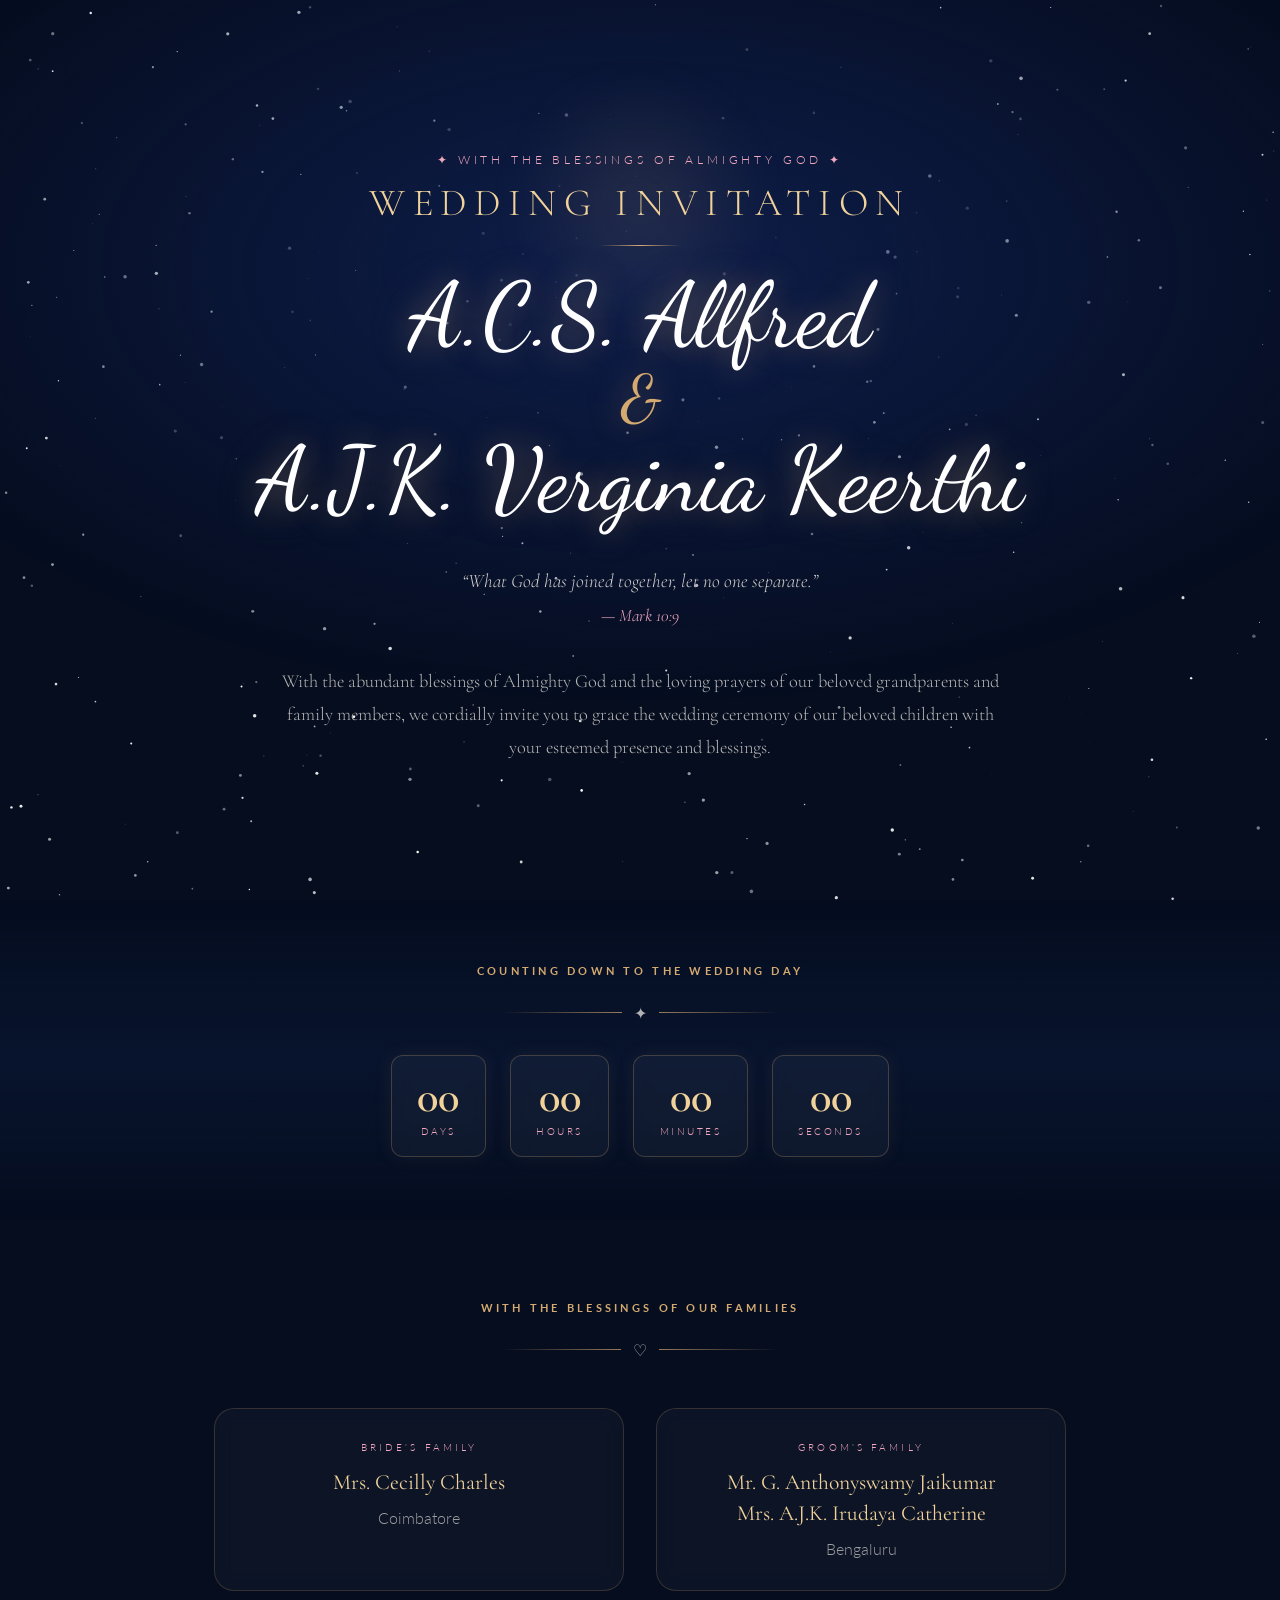
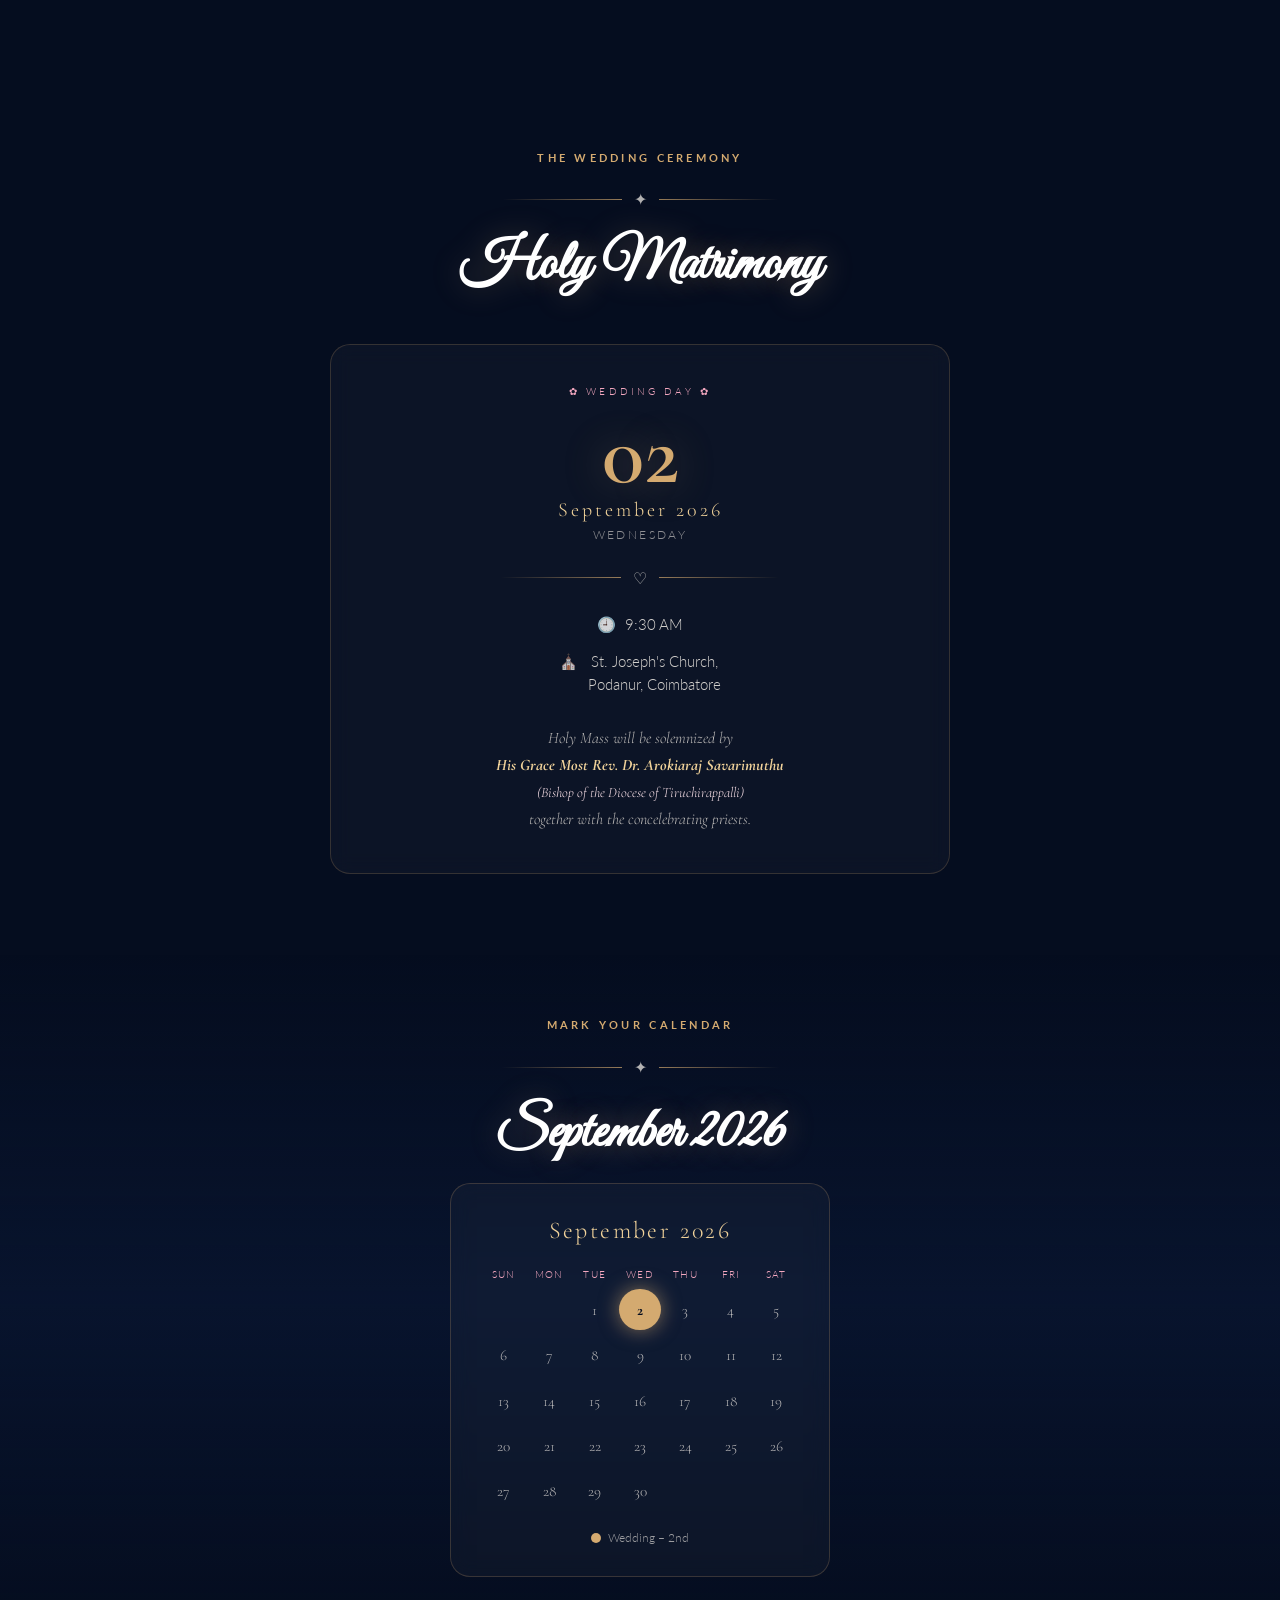
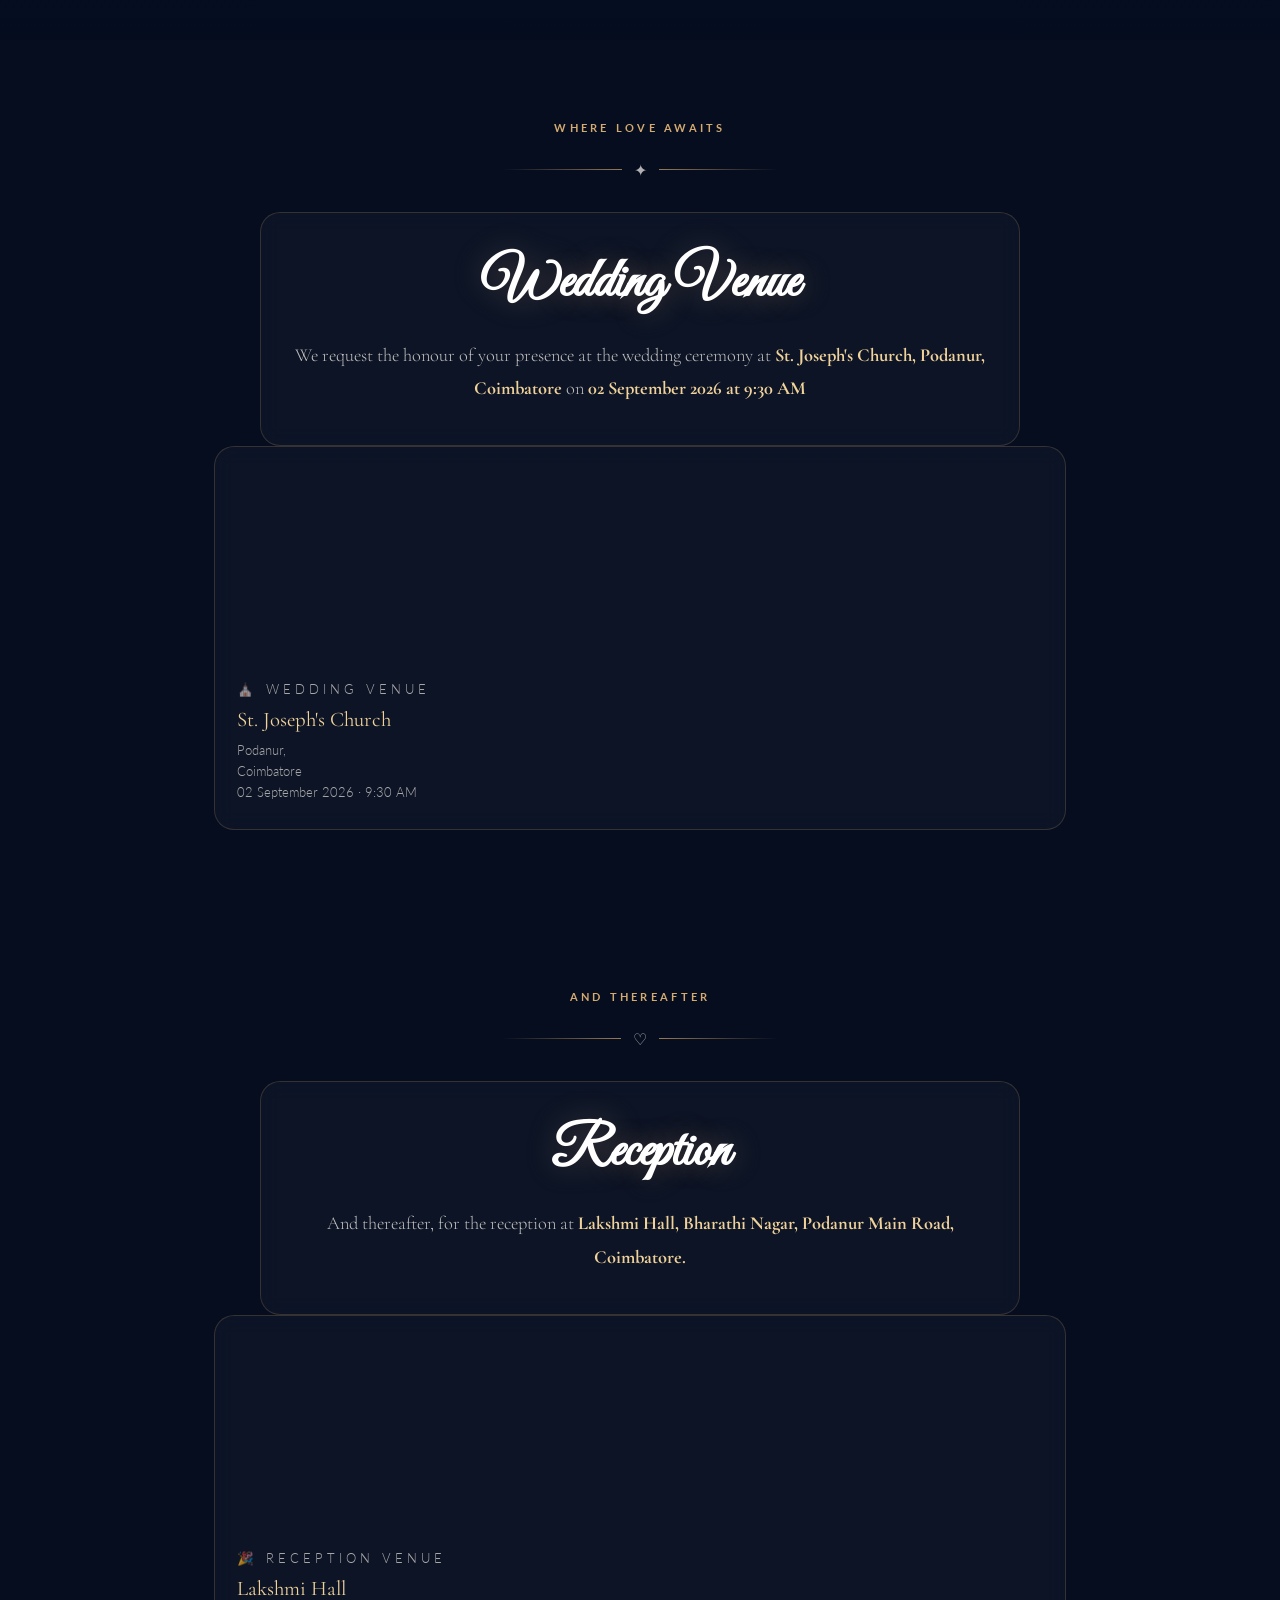
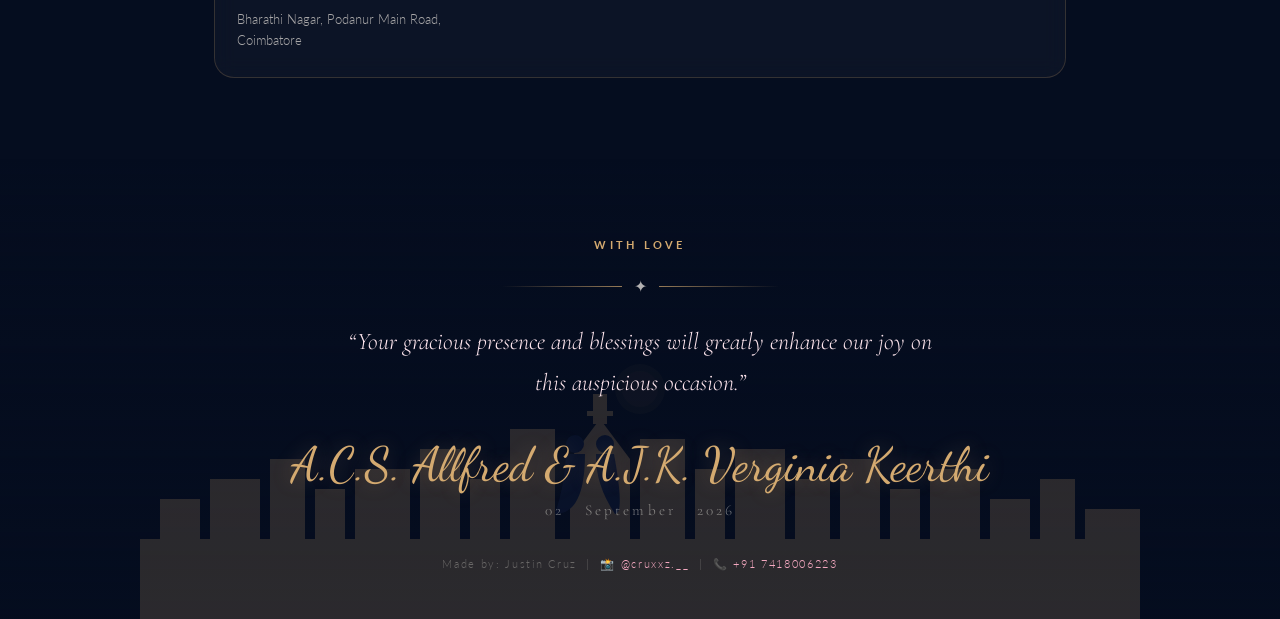
==== index.html @ 7206afde "Update index.html" ====
<!DOCTYPE html>
<html lang="en">

<head>
    <meta charset="UTF-8">

    <meta name="viewport" content="width=device-width, initial-scale=1.0">

    <meta
        name="description"
        content="Wedding Invitation – A.C.S. Allfred & A.J.K. Verginia Keerthi"
    >

    <title>Wedding Invitation – Allfred & Verginia Keerthi</title>

    <!-- Google Fonts -->
    <link rel="preconnect" href="https://fonts.googleapis.com">
    <link rel="preconnect" href="https://fonts.gstatic.com" crossorigin>

    <link
        href="https://fonts.googleapis.com/css2?family=Cormorant+Garamond:ital,wght@0,300;0,400;0,600;1,300;1,400;1,600&family=Dancing+Script:wght@400;500;600;700&family=Great+Vibes&family=Lato:wght@300;400;700&display=swap"
        rel="stylesheet"
    >

    <!-- CSS -->
    <link rel="stylesheet" href="style.css">
</head>

<body>

    <!-- Star background -->
    <canvas id="starfield"></canvas>

    <!-- =====================================================
         BACKGROUND MUSIC
    ====================================================== -->

    <audio
        id="weddingSong"
        autoplay
        loop
        preload="auto"
        playsinline
    >
        <source
            src="Vallavan_bgm.music(256k).mp3.mpeg"
            type="audio/mpeg"
        >

        Your browser does not support the audio element.
    </audio>


    <!-- =====================================================
         HERO
    ====================================================== -->

    <section id="hero">

        <div class="moon-glow"></div>

        <p class="join-label">
            ✦ With the Blessings of Almighty God ✦
        </p>

        <h1 class="invite-title">
            Wedding Invitation
        </h1>

        <div class="gold-line"></div>

        <div class="names">
            A.C.S. Allfred

            <span class="amp">
                &amp;
            </span>

            A.J.K. Verginia Keerthi
        </div>

        <p class="tagline">
            “What God has joined together,
            let no one separate.”

            <br>

            <span>
                — Mark 10:9
            </span>
        </p>

        <p class="invitation-text">
            With the abundant blessings of Almighty God
            and the loving prayers of our beloved
            grandparents and family members,
            we cordially invite you to grace the wedding
            ceremony of our beloved children with your
            esteemed presence and blessings.
        </p>

    </section>


    <!-- =====================================================
         COUNTDOWN
    ====================================================== -->

    <section id="countdown" class="fade-in">

        <div class="container">

            <span class="section-label">
                Counting down to the wedding day
            </span>

            <div class="divider">
                <span>✦</span>
            </div>

            <div class="countdown-grid">

                <div class="countdown-box">
                    <div class="num" id="cdDays">--</div>
                    <div class="lbl">Days</div>
                </div>

                <div class="countdown-box">
                    <div class="num" id="cdHours">--</div>
                    <div class="lbl">Hours</div>
                </div>

                <div class="countdown-box">
                    <div class="num" id="cdMins">--</div>
                    <div class="lbl">Minutes</div>
                </div>

                <div class="countdown-box">
                    <div class="num" id="cdSecs">--</div>
                    <div class="lbl">Seconds</div>
                </div>

            </div>

        </div>

    </section>


    <!-- =====================================================
         FAMILY
    ====================================================== -->

    <section id="family" class="fade-in">

        <div class="container">

            <span class="section-label">
                With the blessings of our families
            </span>

            <div class="divider">
                <span>♡</span>
            </div>

            <div class="family-grid">

                <div class="family-card">

                    <p class="family-label">
                        Bride's Family
                    </p>

                    <h2>
                        Mrs. Cecilly Charles
                    </h2>

                    <p>
                        Coimbatore
                    </p>

                </div>


                <div class="family-card">

                    <p class="family-label">
                        Groom's Family
                    </p>

                    <h2>
                        Mr. G. Anthonyswamy Jaikumar
                    </h2>

                    <h2>
                        Mrs. A.J.K. Irudaya Catherine
                    </h2>

                    <p>
                        Bengaluru
                    </p>

                </div>

            </div>

        </div>

    </section>


    <!-- =====================================================
         WEDDING CEREMONY
    ====================================================== -->

    <section id="events" class="fade-in">

        <div class="container">

            <span class="section-label">
                The Wedding Ceremony
            </span>

            <div class="divider">
                <span>✦</span>
            </div>

            <h2 class="section-title">
                Holy Matrimony
            </h2>

            <div class="event-card single-event">

                <p class="event-type">
                    ✿ Wedding Day ✿
                </p>

                <div class="big-date">
                    02
                </div>

                <div class="month-year">
                    September 2026
                </div>

                <div class="day-name">
                    Wednesday
                </div>

                <div class="divider">
                    <span>♡</span>
                </div>

                <div class="info-row">
                    <span>🕘</span>
                    <span>9:30 AM</span>
                </div>

                <div class="info-row">
                    <span>⛪</span>

                    <span>
                        St. Joseph's Church,
                        <br>
                        Podanur, Coimbatore
                    </span>
                </div>

                <p class="bishop">

                    Holy Mass will be solemnized by

                    <br>

                    <strong>
                        His Grace Most Rev. Dr. Arokiaraj Savarimuthu
                    </strong>

                    <br>

                    <span>
                        (Bishop of the Diocese of Tiruchirappalli)
                    </span>

                    <br>

                    together with the concelebrating priests.

                </p>

            </div>

        </div>

    </section>


    <!-- =====================================================
         CALENDAR
    ====================================================== -->

    <section id="calendar" class="fade-in">

        <div class="container">

            <span class="section-label">
                Mark your calendar
            </span>

            <div class="divider">
                <span>✦</span>
            </div>

            <h2 class="section-title">
                September 2026
            </h2>

            <br>

            <div class="cal-widget">

                <div class="cal-header">
                    September 2026
                </div>

                <div
                    class="cal-grid"
                    id="calGrid"
                ></div>

                <div class="cal-legend">

                    <span>
                        <span class="dot dot-gold"></span>
                        Wedding – 2nd
                    </span>

                </div>

            </div>

        </div>

    </section>


    <!-- =====================================================
         WEDDING VENUE
    ====================================================== -->

    <section id="venue" class="fade-in">

        <div class="container">

            <span class="section-label">
                Where love awaits
            </span>

            <div class="divider">
                <span>✦</span>
            </div>


            <div class="reception-box">

                <h2 class="section-title">
                    Wedding Venue
                </h2>

                <p>
                    We request the honour of your presence at
                    the wedding ceremony at

                    <strong>
                        St. Joseph's Church,
                        Podanur,
                        Coimbatore
                    </strong>

                    on

                    <strong>
                        02 September 2026 at 9:30 AM
                    </strong>
                </p>

            </div>


            <div class="venue-card fade-in">

                <div class="map-wrapper">

                    <iframe
                        src="https://maps.google.com/maps?q=St+Joseph%27s+Church+Podanur+Coimbatore&output=embed&z=15"
                        allowfullscreen
                        loading="lazy"
                        referrerpolicy="no-referrer-when-downgrade"
                        title="St. Joseph's Church, Podanur, Coimbatore">
                    </iframe>

                </div>

                <div class="venue-info">

                    <p class="venue-type">
                        ⛪ Wedding Venue
                    </p>

                    <h3>
                        St. Joseph's Church
                    </h3>

                    <p>
                        Podanur,
                        <br>
                        Coimbatore
                    </p>

                    <p>
                        02 September 2026 · 9:30 AM
                    </p>

                </div>

            </div>

        </div>

    </section>


    <!-- =====================================================
         RECEPTION
    ====================================================== -->

    <section id="reception" class="fade-in">

        <div class="container">

            <span class="section-label">
                And thereafter
            </span>

            <div class="divider">
                <span>♡</span>
            </div>


            <div class="reception-box">

                <h2 class="section-title">
                    Reception
                </h2>

                <p>
                    And thereafter, for the reception at

                    <strong>
                        Lakshmi Hall,
                        Bharathi Nagar,
                        Podanur Main Road,
                        Coimbatore.
                    </strong>
                </p>

            </div>


            <div class="venue-card fade-in">

                <div class="map-wrapper">

                    <iframe
                        src="https://maps.google.com/maps?q=Lakshmi+Hall+Podanur+Main+Road+Coimbatore&output=embed&z=15"
                        allowfullscreen
                        loading="lazy"
                        referrerpolicy="no-referrer-when-downgrade"
                        title="Lakshmi Hall, Podanur, Coimbatore">
                    </iframe>

                </div>

                <div class="venue-info">

                    <p class="venue-type">
                        🎉 Reception Venue
                    </p>

                    <h3>
                        Lakshmi Hall
                    </h3>

                    <p>
                        Bharathi Nagar,
                        Podanur Main Road,
                        <br>
                        Coimbatore
                    </p>

                </div>

            </div>

        </div>

    </section>


    <!-- =====================================================
         FOOTER
    ====================================================== -->

    <section id="footer">

        <svg
            class="cityscape"
            viewBox="0 0 1000 260"
            xmlns="http://www.w3.org/2000/svg"
            preserveAspectRatio="xMidYMax meet"
        >

            <g fill="#d4aa70">

                <rect x="0" y="180" width="1000" height="80"/>

                <rect x="20" y="140" width="40" height="40"/>
                <rect x="70" y="120" width="50" height="60"/>
                <rect x="130" y="100" width="35" height="80"/>
                <rect x="175" y="130" width="30" height="50"/>
                <rect x="215" y="110" width="55" height="70"/>
                <rect x="280" y="90" width="40" height="90"/>
                <rect x="330" y="120" width="30" height="60"/>
                <rect x="370" y="70" width="45" height="110"/>
                <rect x="430" y="100" width="60" height="80"/>

                <polygon points="460,60 430,100 490,100"/>

                <rect x="453" y="35" width="14" height="30"/>
                <rect x="447" y="52" width="26" height="5"/>

                <rect x="500" y="80" width="45" height="100"/>
                <rect x="555" y="110" width="30" height="70"/>
                <rect x="595" y="90" width="50" height="90"/>
                <rect x="655" y="120" width="35" height="60"/>
                <rect x="700" y="100" width="40" height="80"/>
                <rect x="750" y="130" width="30" height="50"/>
                <rect x="790" y="110" width="50" height="70"/>
                <rect x="850" y="140" width="40" height="40"/>
                <rect x="900" y="120" width="35" height="60"/>
                <rect x="945" y="150" width="55" height="30"/>

            </g>


            <g
                transform="translate(450,115)"
                fill="#1a2a5a"
            >

                <ellipse
                    cx="-15"
                    cy="-30"
                    rx="9"
                    ry="9"
                />

                <path
                    d="M-24 -20 Q-25 10 -35 40 Q-5 40 -5 -20Z"
                />

                <ellipse
                    cx="15"
                    cy="-30"
                    rx="9"
                    ry="9"
                />

                <path
                    d="M6 -20 Q5 10 25 40 Q35 40 24 -20Z"
                />

                <path
                    d="M-5 0 Q0 5 5 0"
                    stroke="#d4aa70"
                    stroke-width="2"
                    fill="none"
                />

            </g>


            <circle
                cx="500"
                cy="30"
                r="25"
                fill="rgba(212,170,112,0.15)"
            />

            <circle
                cx="500"
                cy="30"
                r="18"
                fill="rgba(212,170,112,0.1)"
            />

        </svg>


        <div class="container footer-content">

            <span class="section-label">
                With Love
            </span>

            <div class="divider">
                <span>✦</span>
            </div>

            <p class="footer-msg">

                “Your gracious presence and blessings
                will greatly enhance our joy on this
                auspicious occasion.”

            </p>

            <div class="footer-names">

                A.C.S. Allfred
                &amp;
                A.J.K. Verginia Keerthi

            </div>

            <div class="footer-date">

                02
                &nbsp;
                September
                &nbsp;
                2026

            </div>

            <br>
            <br>

            <p class="creator">

                Made by: Justin Cruz

                &nbsp;|&nbsp;

                <a
                    href="https://www.instagram.com/cruxxz.__"
                    target="_blank"
                    rel="noopener"
                >
                    📸 @cruxxz.__
                </a>

                &nbsp;|&nbsp;

                <a href="tel:+917418006223">
                    📞 +91 7418006223
                </a>

            </p>

        </div>

    </section>


    <!-- JavaScript -->
    <script src="script.js"></script>

</body>

</html>
---- style.css ----
/* =========================================================
   RESET & GLOBAL SETTINGS
   ========================================================= */

* {
    box-sizing: border-box;
    margin: 0;
    padding: 0;
}

html {
    scroll-behavior: smooth;
}

body {
    background: #050d1f;
    color: #fdf8f0;
    font-family: "Lato", sans-serif;
    font-weight: 300;
    overflow-x: hidden;
}


/* =========================================================
   STARFIELD BACKGROUND
   ========================================================= */

#starfield {
    position: fixed;
    inset: 0;
    z-index: 0;
    pointer-events: none;
}


/* =========================================================
   COMMON SECTION SETTINGS
   ========================================================= */

section {
    position: relative;
    z-index: 1;
}

.container {
    max-width: 900px;
    margin: auto;
    padding: 0 1.5rem;
}


/* =========================================================
   DIVIDER
   ========================================================= */

.divider {
    display: flex;
    align-items: center;
    justify-content: center;

    gap: 0.75rem;
    margin: 1.6rem 0;

    opacity: 0.7;
}

.divider::before,
.divider::after {
    content: "";

    flex: 1;
    max-width: 120px;
    height: 1px;

    background: linear-gradient(
        to right,
        transparent,
        #d4aa70
    );
}

.divider::after {
    background: linear-gradient(
        to left,
        transparent,
        #d4aa70
    );
}


/* =========================================================
   SECTION LABEL
   ========================================================= */

.section-label {
    display: block;

    text-align: center;

    font-size: 0.68rem;
    font-weight: 700;

    letter-spacing: 0.3em;
    text-transform: uppercase;

    color: #d4aa70;
}


/* =========================================================
   FADE-IN ANIMATION
   ========================================================= */

.fade-in {
    opacity: 0;

    transform: translateY(28px);

    transition:
        opacity 0.9s ease,
        transform 0.9s ease;
}

.fade-in.visible {
    opacity: 1;
    transform: translateY(0);
}


/* =========================================================
   HERO SECTION
   ========================================================= */

#hero {
    min-height: 100vh;

    display: flex;
    flex-direction: column;
    align-items: center;
    justify-content: center;

    text-align: center;

    padding: 5rem 1.5rem 4rem;

    background:
        radial-gradient(
            ellipse 80% 60% at 50% 30%,
            rgba(16, 32, 80, 0.9),
            transparent 80%
        );

    overflow: hidden;
}


/* Moon glow */

.moon-glow {
    position: absolute;

    top: 8%;
    left: 50%;

    transform: translateX(-50%);

    width: 260px;
    height: 260px;

    border-radius: 50%;

    background:
        radial-gradient(
            circle,
            rgba(212, 170, 112, 0.12),
            transparent 70%
        );

    filter: blur(20px);

    animation: pulse 4s ease-in-out infinite;
}


/* Join Us text */

.join-label {
    margin-bottom: 0.8rem;

    font-size: 0.75rem;

    letter-spacing: 0.32em;
    text-transform: uppercase;

    color: #f4a8c0;

    animation: fadeDown 1.2s ease both;
}


/* Wedding Invitation heading */

.invite-title {
    font-family: "Cormorant Garamond", serif;

    font-weight: 300;

    font-size: clamp(
        1.6rem,
        4vw,
        2.4rem
    );

    letter-spacing: 0.2em;

    text-transform: uppercase;

    color: #f0d29a;

    animation: fadeDown 1.2s 0.15s ease both;
}


/* Gold line */

.gold-line {
    width: 80px;
    height: 1px;

    margin: 1.2rem auto;

    background:
        linear-gradient(
            to right,
            transparent,
            #d4aa70,
            transparent
        );

    animation: widen 1.5s 0.3s ease both;
}


/* =========================================================
   COUPLE NAMES
   ========================================================= */

.names,
.footer-names {
    font-family: "Dancing Script", cursive !important;
    font-weight: 400;
}

.names {
    font-size: clamp(
        3rem,
        9vw,
        5.7rem
    );

    line-height: 1.12;

    color: #ffffff;

    text-shadow:
        0 0 30px rgba(212, 170, 112, 0.4),
        0 0 60px rgba(212, 170, 112, 0.2);

    animation: fadeUp 1.4s 0.4s ease both;
}


/* Ampersand */

.amp {
    display: block;

    margin: -0.3rem 0;

    font-size: clamp(
        2rem,
        6vw,
        4rem
    );

    color: #d4aa70;
}


/* =========================================================
   HERO TEXT
   ========================================================= */

.tagline,
.invitation-text {
    font-family: "Cormorant Garamond", serif;
    line-height: 1.8;
}


/* Romantic tagline */

.tagline {
    max-width: 650px;

    margin: 2rem auto 0;

    font-style: italic;

    font-size: clamp(
        1rem,
        2.2vw,
        1.2rem
    );

    color: rgba(253, 248, 240, 0.82);

    animation: fadeUp 1.4s 0.6s ease both;
}

.tagline span {
    color: #f4a8c0;
    font-size: 0.9em;
}


/* Invitation paragraph */

.invitation-text {
    max-width: 720px;

    margin: 2rem auto 0;

    font-size: clamp(
        1rem,
        2.1vw,
        1.15rem
    );

    color: rgba(253, 248, 240, 0.72);

    animation: fadeUp 1.4s 0.8s ease both;
}


/* =========================================================
   COUNTDOWN & CALENDAR SECTIONS
   ========================================================= */

#countdown,
#calendar {
    padding: 4rem 1.5rem;

    text-align: center;

    background:
        linear-gradient(
            to bottom,
            transparent,
            rgba(11, 26, 58, 0.55),
            transparent
        );
}


/* Countdown container */

.countdown-grid {
    display: flex;

    justify-content: center;

    gap: 1.5rem;

    flex-wrap: wrap;

    margin-top: 2rem;
}


/* Countdown box */

.countdown-box {
    min-width: 90px;

    padding: 1.2rem 1.6rem;

    background: rgba(255, 255, 255, 0.04);

    border: 1px solid rgba(212, 170, 112, 0.25);

    border-radius: 12px;

    backdrop-filter: blur(8px);

    box-shadow:
        0 0 20px rgba(212, 170, 112, 0.08);

    transition: 0.3s;
}

.countdown-box:hover {
    transform: translateY(-4px);

    box-shadow:
        0 0 30px rgba(212, 170, 112, 0.18);
}


/* Countdown number */

.num {
    font-family: "Cormorant Garamond", serif;

    font-size: 2.8rem;

    font-weight: 600;

    line-height: 1;

    color: #f0d29a;
}


/* Countdown label */

.lbl {
    margin-top: 0.35rem;

    font-size: 0.62rem;

    letter-spacing: 0.25em;

    text-transform: uppercase;

    color: #f4a8c0;
}


/* =========================================================
   FAMILY / EVENTS / VENUE / RECEPTION SECTIONS
   ========================================================= */

#family,
#events,
#venue,
#reception {
    padding: 5rem 1.5rem;
}


/* Two-column layouts */

.family-grid,
.venue-grid {
    display: grid;

    grid-template-columns: 1fr 1fr;

    gap: 2rem;

    margin-top: 3rem;
}


/* Common cards */

.family-card,
.event-card,
.venue-card,
.reception-box {
    background: rgba(255, 255, 255, 0.03);

    border: 1px solid rgba(212, 170, 112, 0.2);

    border-radius: 20px;

    backdrop-filter: blur(10px);
}


/* =========================================================
   FAMILY CARDS
   ========================================================= */

.family-card {
    padding: 2rem;

    text-align: center;
}

.family-label,
.event-type,
.venue-type {
    font-size: 0.65rem;

    letter-spacing: 0.3em;

    text-transform: uppercase;

    color: #f4a8c0;
}

.family-label {
    margin-bottom: 1rem;
}

.family-card h2 {
    margin: 0.3rem 0;

    font-family: "Cormorant Garamond", serif;

    font-size: 1.35rem;

    font-weight: 400;

    color: #f0d29a;
}

.family-card > p:last-child {
    margin-top: 0.8rem;

    color: rgba(253, 248, 240, 0.6);
}


/* =========================================================
   SECTION TITLES
   ========================================================= */

.section-title {
    font-family: "Great Vibes", cursive;

    font-size: clamp(
        2.4rem,
        6vw,
        3.5rem
    );

    line-height: 1.1;

    text-align: center;

    color: #ffffff;

    text-shadow:
        0 0 30px rgba(212, 170, 112, 0.3);
}


/* =========================================================
   WEDDING EVENT CARD
   ========================================================= */

.single-event {
    max-width: 620px;

    margin: 3rem auto 0;

    padding: 2.5rem 2rem;

    text-align: center;

    position: relative;

    overflow: hidden;
}


/* Event type */

.event-type {
    margin-bottom: 0.8rem;
}


/* Large date */

.big-date {
    font-family: "Cormorant Garamond", serif;

    font-size: 5.5rem;

    font-weight: 600;

    line-height: 1;

    color: #d4aa70;

    text-shadow:
        0 0 40px rgba(212, 170, 112, 0.35);
}


/* Month and year */

.month-year {
    font-family: "Cormorant Garamond", serif;

    font-size: 1.25rem;

    letter-spacing: 0.15em;

    color: #f0d29a;
}


/* Day */

.day-name {
    margin:
        0.3rem 0
        1.4rem;

    font-size: 0.75rem;

    letter-spacing: 0.2em;

    text-transform: uppercase;

    color: rgba(253, 248, 240, 0.55);
}


/* Event information */

.info-row {
    display: flex;

    align-items: flex-start;

    justify-content: center;

    gap: 0.6rem;

    margin-bottom: 0.9rem;

    font-size: 0.95rem;

    line-height: 1.5;

    color: rgba(253, 248, 240, 0.82);
}


/* Bishop information */

.bishop {
    margin-top: 1.8rem;

    font-family: "Cormorant Garamond", serif;

    font-size: 1rem;

    font-style: italic;

    line-height: 1.7;

    color: rgba(253, 248, 240, 0.72);
}

.bishop strong {
    color: #f0d29a;
}

.bishop span {
    font-size: 0.9em;

    color: #fce4ec;
}


/* =========================================================
   CALENDAR
   ========================================================= */

.cal-widget {
    display: inline-block;

    width: 100%;
    max-width: 380px;

    padding: 2rem;

    background: rgba(255, 255, 255, 0.03);

    border: 1px solid rgba(212, 170, 112, 0.22);

    border-radius: 20px;

    backdrop-filter: blur(10px);
}


/* Calendar heading */

.cal-header {
    margin-bottom: 1.2rem;

    font-family: "Cormorant Garamond", serif;

    font-size: 1.5rem;

    letter-spacing: 0.1em;

    color: #f0d29a;
}


/* Calendar grid */

.cal-grid {
    display: grid;

    grid-template-columns: repeat(7, 1fr);

    gap: 4px;
}


/* Weekday names */

.cal-day-name {
    padding: 0.3rem 0;

    font-size: 0.6rem;

    letter-spacing: 0.12em;

    text-align: center;

    text-transform: uppercase;

    color: #f4a8c0;
}


/* Calendar date */

.cal-day {
    aspect-ratio: 1;

    display: flex;

    align-items: center;
    justify-content: center;

    font-family: "Cormorant Garamond", serif;

    font-size: 0.95rem;

    color: rgba(253, 248, 240, 0.7);

    border-radius: 50%;
}

.cal-day.empty {
    opacity: 0;
}


/* Wedding date highlight */

.cal-day.highlighted {
    background: #d4aa70;

    color: #050d1f;

    font-weight: 700;

    box-shadow:
        0 0 20px rgba(212, 170, 112, 0.6);

    animation:
        pulse 2s ease-in-out infinite;
}


/* Calendar legend */

.cal-legend {
    display: flex;

    justify-content: center;

    margin-top: 1.2rem;

    font-size: 0.72rem;

    color: rgba(253, 248, 240, 0.6);
}

.cal-legend span {
    display: flex;

    align-items: center;

    gap: 0.4rem;
}


/* Legend dot */

.dot {
    display: inline-block;

    width: 10px;
    height: 10px;

    border-radius: 50%;
}

.dot-gold {
    background: #d4aa70;
}


/* =========================================================
   VENUE SECTION
   ========================================================= */

.venue-card {
    overflow: hidden;

    transition: 0.35s;
}

.venue-card:hover {
    transform: translateY(-5px);
}


/* Map */

.map-wrapper {
    width: 100%;
    height: 210px;
}

.map-wrapper iframe {
    width: 100%;
    height: 100%;

    border: 0;

    filter:
        grayscale(40%)
        contrast(1.1)
        brightness(0.85);
}


/* Venue information */

.venue-info {
    padding: 1.4rem 1.4rem 1.6rem;
}

.venue-type {
    margin-bottom: 0.4rem;
}

.venue-info h3 {
    margin-bottom: 0.5rem;

    font-family: "Cormorant Garamond", serif;

    font-size: 1.3rem;

    font-weight: 400;

    color: #f0d29a;
}

.venue-info p {
    font-size: 0.83rem;

    line-height: 1.6;

    color: rgba(253, 248, 240, 0.65);
}


/* =========================================================
   RECEPTION SECTION
   ========================================================= */

.reception-box {
    max-width: 760px;

    margin: 2rem auto 0;

    padding: 2.5rem 2rem;

    text-align: center;
}

.reception-box p {
    margin-top: 1.5rem;

    font-family: "Cormorant Garamond", serif;

    font-size: 1.15rem;

    line-height: 1.8;

    color: rgba(253, 248, 240, 0.75);
}

.reception-box strong {
    color: #f0d29a;
}


/* =========================================================
   FOOTER
   ========================================================= */

#footer {
    position: relative;

    padding: 5rem 1.5rem 3rem;

    text-align: center;

    overflow: hidden;

    background:
        linear-gradient(
            to bottom,
            transparent,
            rgba(5, 13, 31, 0.95)
        );
}


/* Cityscape */

.cityscape {
    position: absolute;

    bottom: 0;
    left: 50%;

    transform: translateX(-50%);

    width: 100%;
    max-width: 1000px;

    opacity: 0.18;

    pointer-events: none;
}


/* Footer content */

.footer-content {
    position: relative;

    z-index: 2;
}


/* Footer message */

.footer-msg {
    max-width: 600px;

    margin: 0 auto 2rem;

    font-family: "Cormorant Garamond", serif;

    font-size: clamp(
        1.1rem,
        3vw,
        1.5rem
    );

    font-style: italic;

    line-height: 1.7;

    color: #fce4ec;
}


/* Footer couple names */

.footer-names {
    font-size: clamp(
        2rem,
        5vw,
        3rem
    );

    color: #d4aa70;

    text-shadow:
        0 0 20px rgba(212, 170, 112, 0.3);
}


/* Footer date */

.footer-date {
    margin-top: 0.5rem;

    font-family: "Cormorant Garamond", serif;

    font-size: 0.95rem;

    letter-spacing: 0.2em;

    color: rgba(253, 248, 240, 0.45);
}


/* =========================================================
   CREATOR / CONTACT
   ========================================================= */

.creator {
    font-size: 0.7rem;

    letter-spacing: 0.15em;

    color: rgba(253, 248, 240, 0.3);
}

.creator a {
    color: #f4a8c0;

    text-decoration: none;
}

.creator a:hover {
    color: #f0d29a;
}


/* =========================================================
   ANIMATIONS
   ========================================================= */

@keyframes fadeDown {

    from {
        opacity: 0;
        transform: translateY(-20px);
    }

    to {
        opacity: 1;
        transform: translateY(0);
    }
}


@keyframes fadeUp {

    from {
        opacity: 0;
        transform: translateY(20px);
    }

    to {
        opacity: 1;
        transform: translateY(0);
    }
}


@keyframes widen {

    from {
        opacity: 0;
        width: 0;
    }

    to {
        opacity: 1;
        width: 80px;
    }
}


@keyframes pulse {

    0%,
    100% {
        opacity: 1;
    }

    50% {
        opacity: 0.7;
    }
}


/* =========================================================
   MOBILE RESPONSIVE DESIGN
   ========================================================= */

@media (max-width: 650px) {

    /* Family and venue become one column */

    .family-grid,
    .venue-grid {
        grid-template-columns: 1fr;
    }


    /* Couple names */

    .names {
        font-size: clamp(
            2.8rem,
            13vw,
            4.3rem
        );
    }


    /* Countdown */

    .countdown-grid {
        gap: 0.7rem;
    }

    .countdown-box {
        min-width: 72px;

        padding: 1rem 0.8rem;
    }

    .num {
        font-size: 2.2rem;
    }


    /* Calendar */

    .cal-widget {
        padding: 1.2rem;
    }


    /* Event card */

    .single-event {
        padding: 2rem 1.2rem;
    }


    /* Footer */

    .footer-names {
        font-size: 2rem;
    }
}
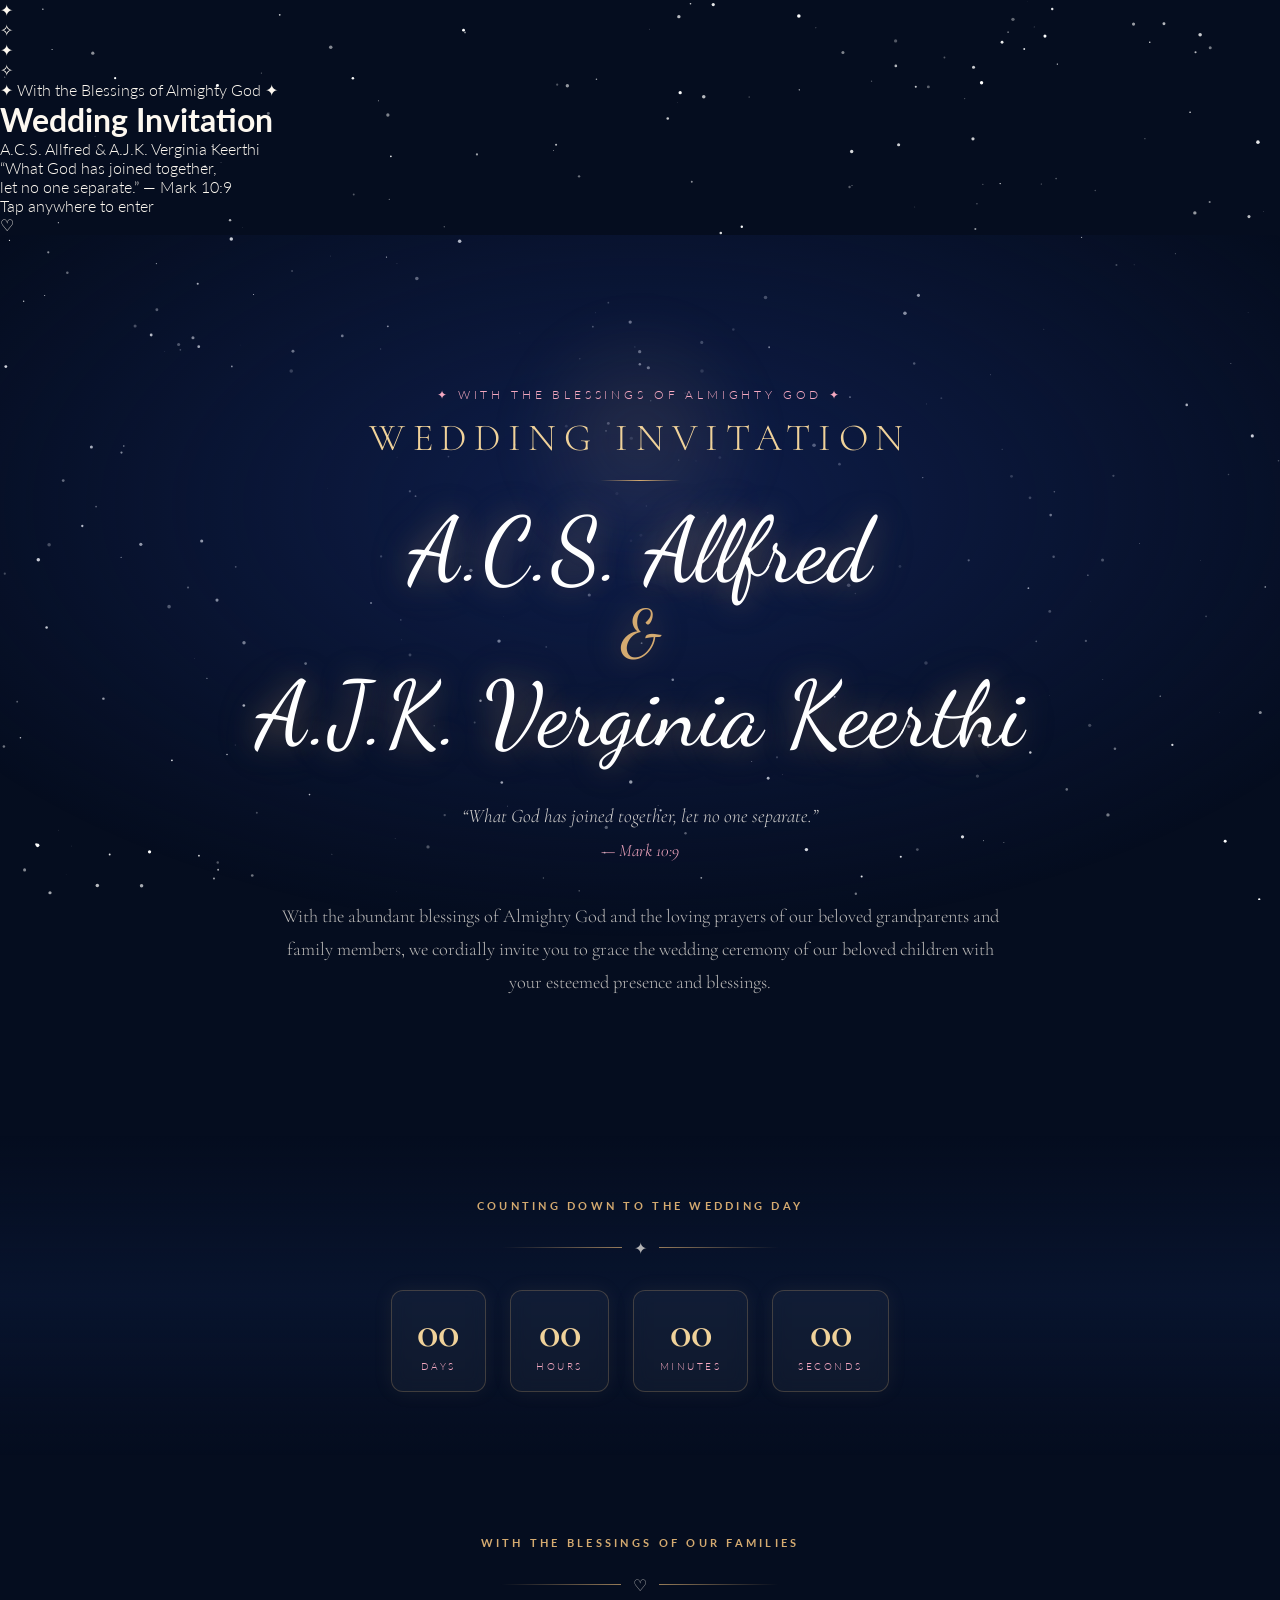
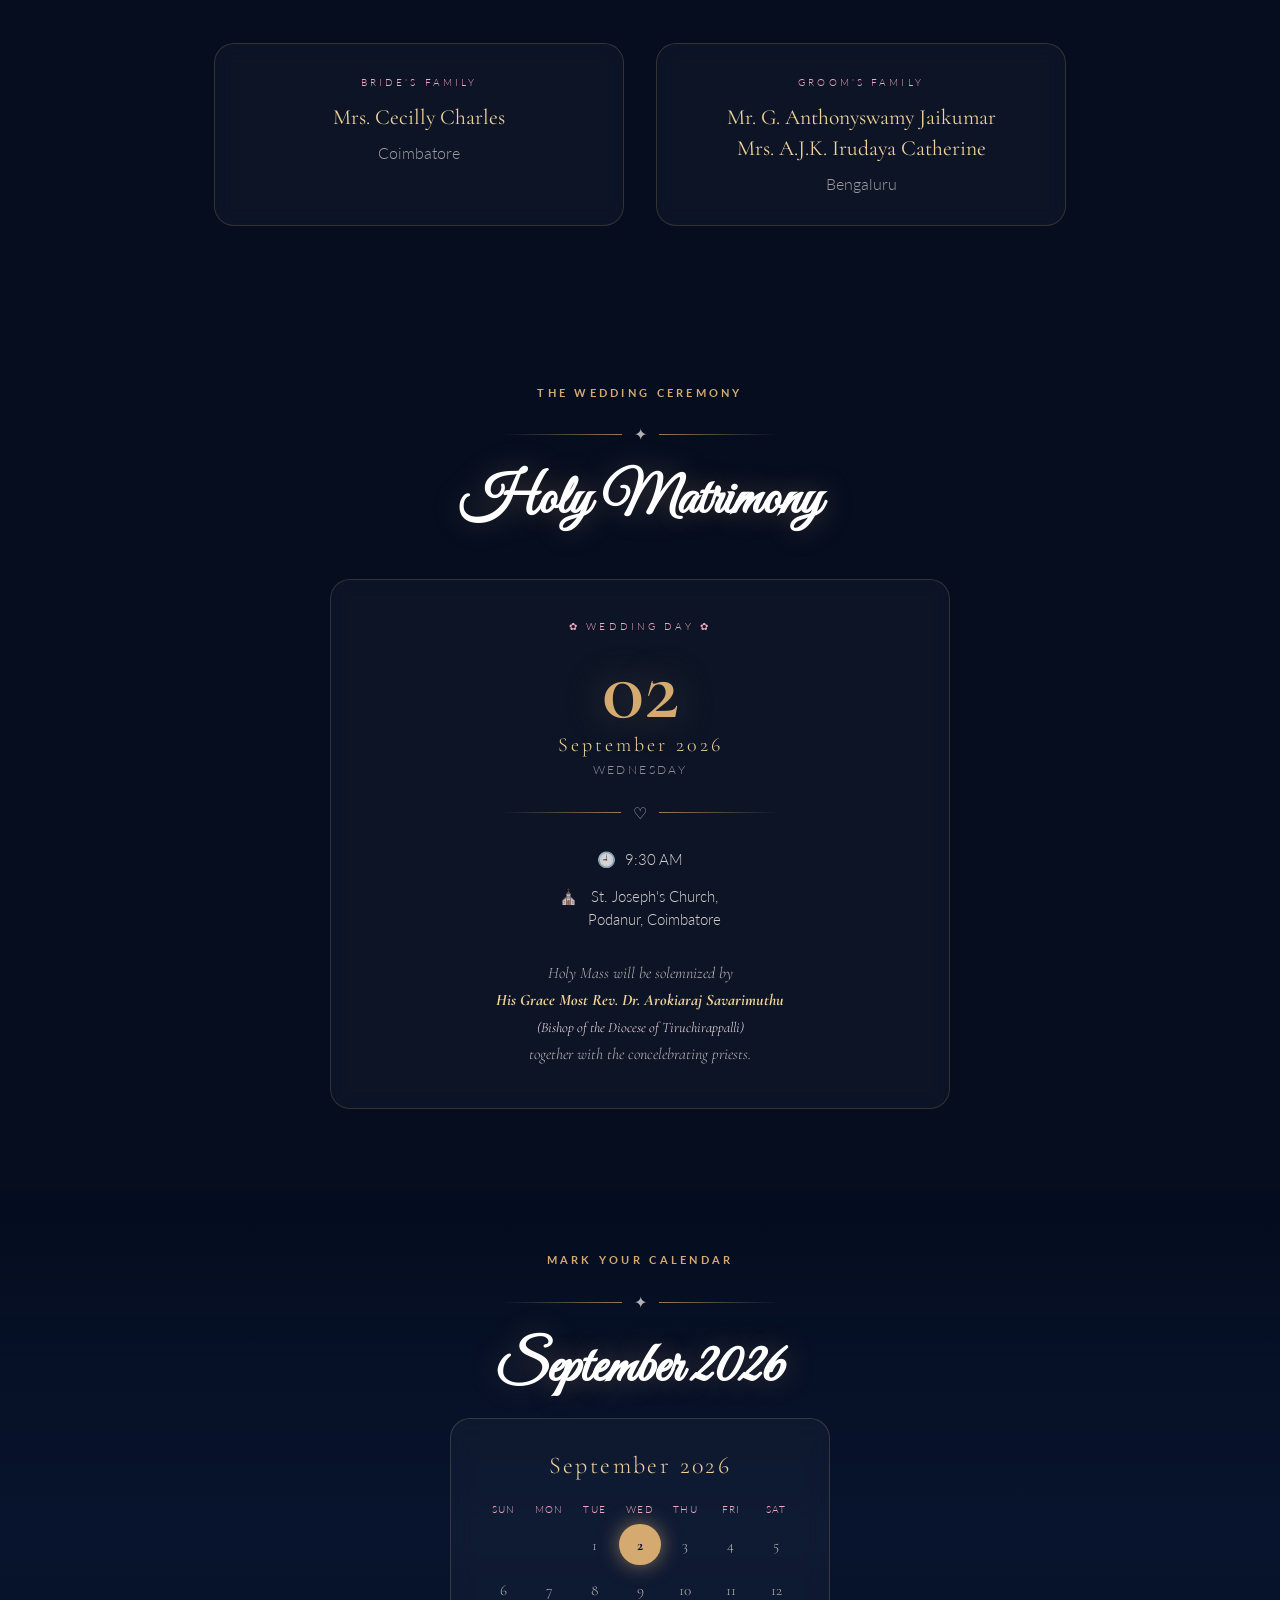
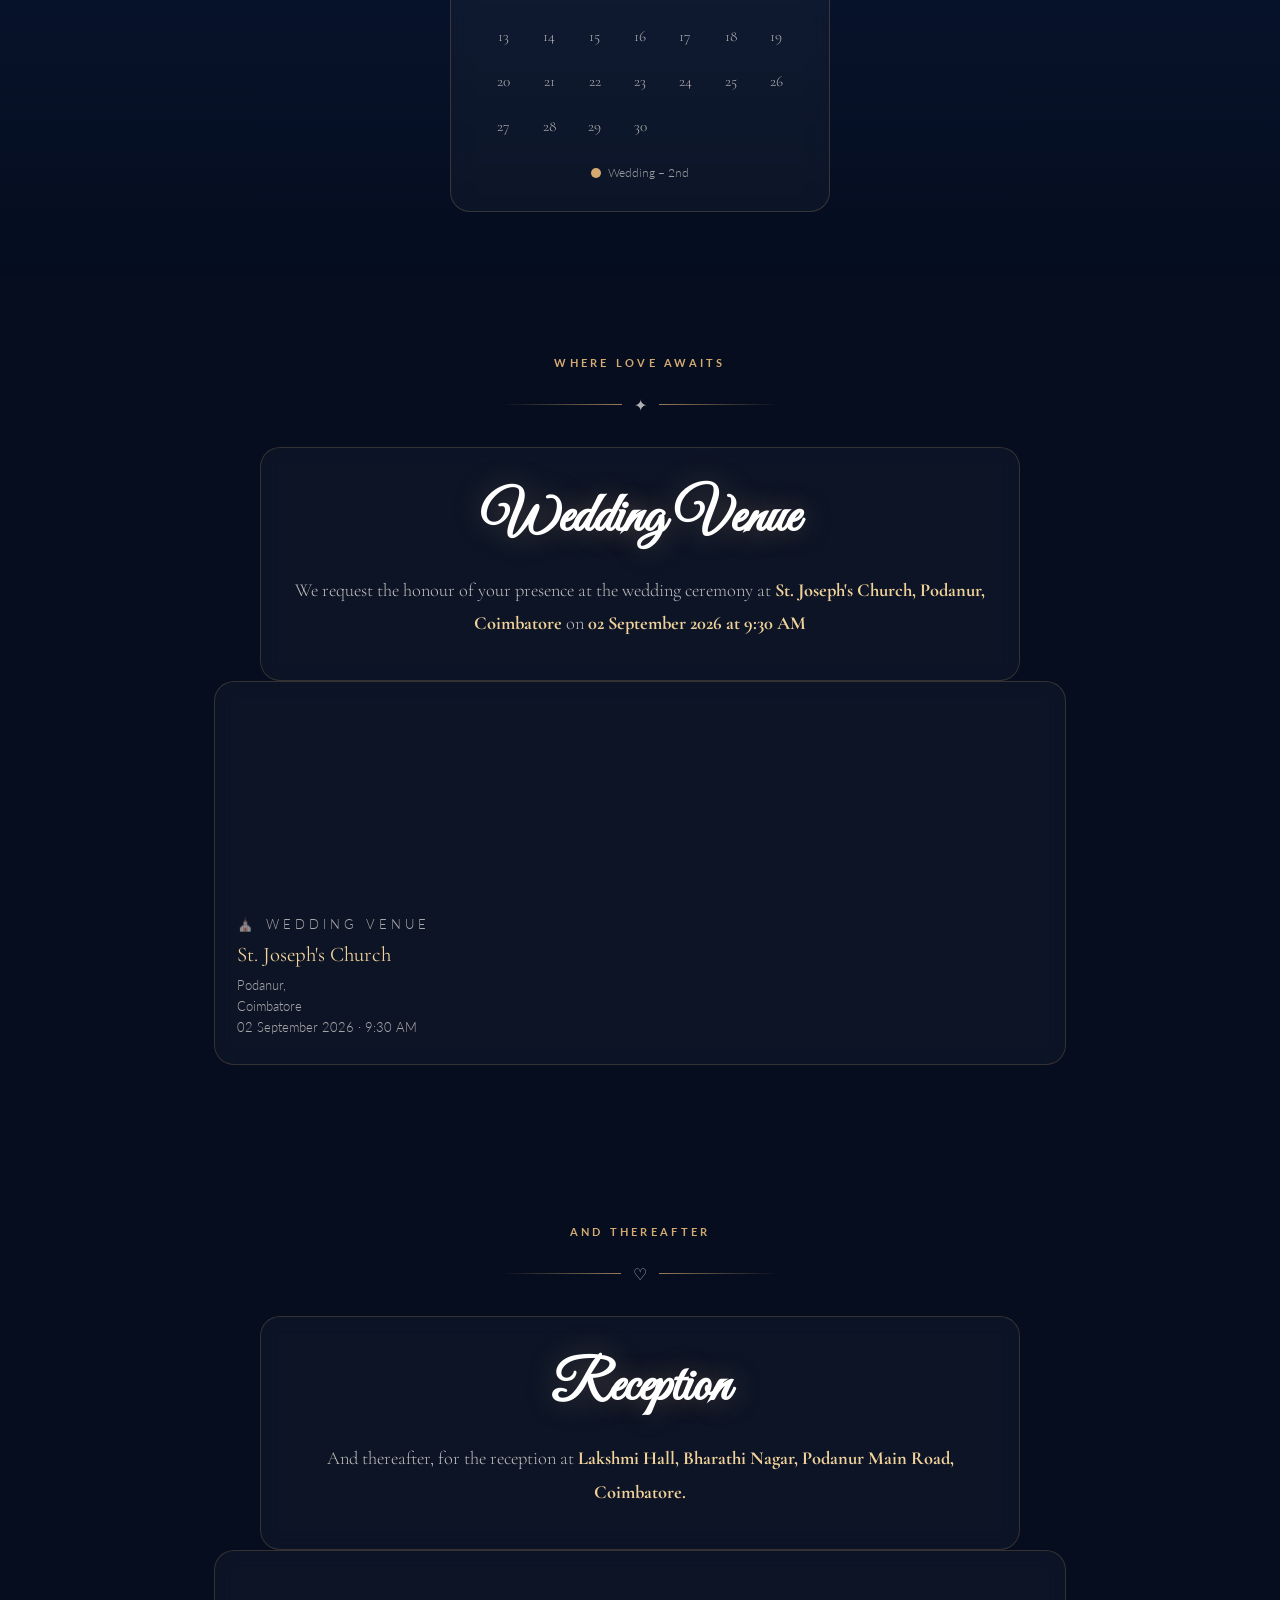
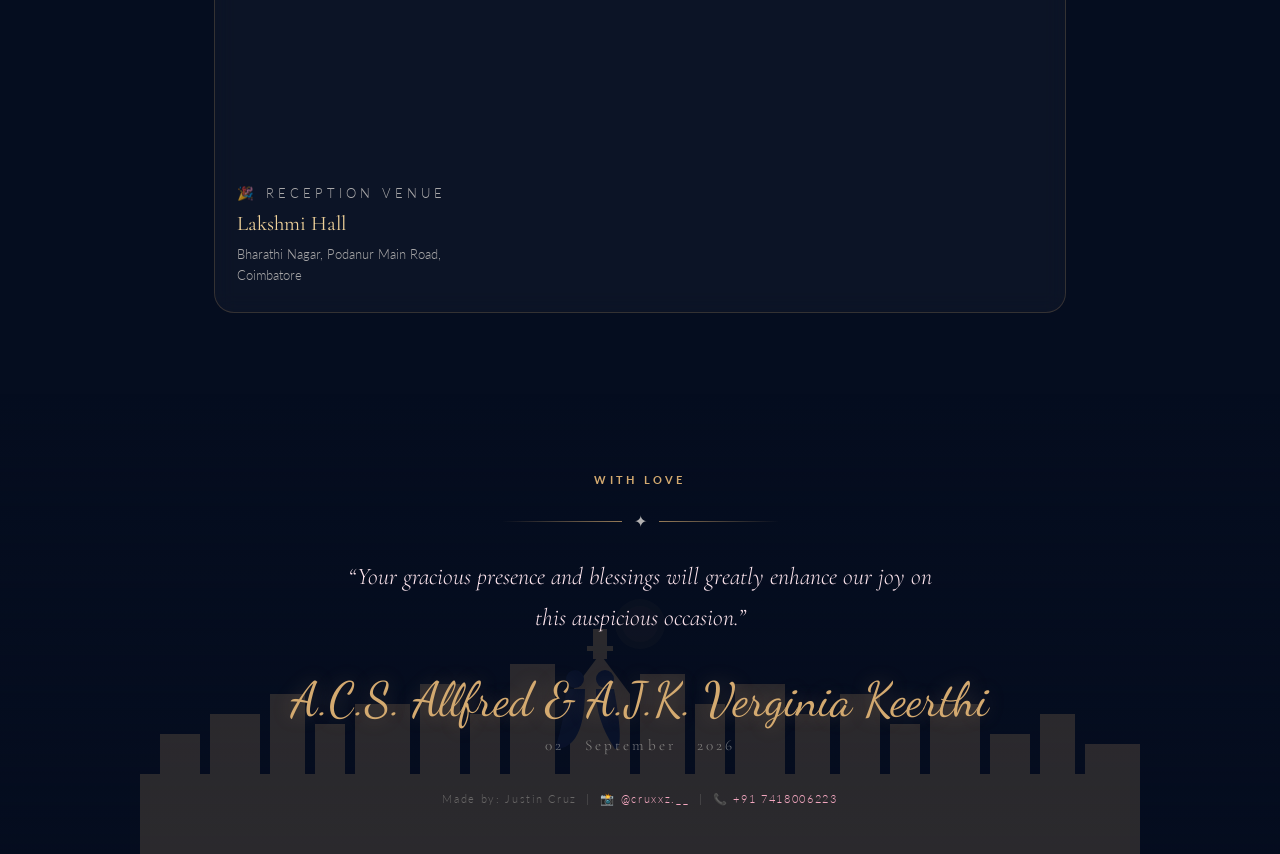
==== commit 2ef866db: "Update print statement from 'Hello' to 'Goodbye'" ====
--- a/index.html
+++ b/index.html
@@ -2,34 +2,63 @@
 <html lang="en">
 
 <head>
+
     <meta charset="UTF-8">
 
-    <meta name="viewport" content="width=device-width, initial-scale=1.0">
+    <meta
+        name="viewport"
+        content="width=device-width, initial-scale=1.0"
+    >
 
     <meta
         name="description"
         content="Wedding Invitation – A.C.S. Allfred & A.J.K. Verginia Keerthi"
     >
 
-    <title>Wedding Invitation – Allfred & Verginia Keerthi</title>
-
-    <!-- Google Fonts -->
+    <title>
+        Wedding Invitation – Allfred & Verginia Keerthi
+    </title>
+
+
+    <!-- =====================================================
+         GOOGLE FONTS
+    ====================================================== -->
+
     <link rel="preconnect" href="https://fonts.googleapis.com">
-    <link rel="preconnect" href="https://fonts.gstatic.com" crossorigin>
+
+    <link
+        rel="preconnect"
+        href="https://fonts.gstatic.com"
+        crossorigin
+    >
 
     <link
         href="https://fonts.googleapis.com/css2?family=Cormorant+Garamond:ital,wght@0,300;0,400;0,600;1,300;1,400;1,600&family=Dancing+Script:wght@400;500;600;700&family=Great+Vibes&family=Lato:wght@300;400;700&display=swap"
         rel="stylesheet"
     >
 
-    <!-- CSS -->
-    <link rel="stylesheet" href="style.css">
+
+    <!-- =====================================================
+         CSS
+    ====================================================== -->
+
+    <link
+        rel="stylesheet"
+        href="style.css"
+    >
+
 </head>
 
+
 <body>
 
-    <!-- Star background -->
+
+    <!-- =====================================================
+         STARFIELD
+    ====================================================== -->
+
     <canvas id="starfield"></canvas>
+
 
     <!-- =====================================================
          BACKGROUND MUSIC
@@ -37,643 +66,1022 @@
 
     <audio
         id="weddingSong"
-        autoplay
         loop
         preload="auto"
         playsinline
     >
+
         <source
             src="Vallavan_bgm.music(256k).mp3.mpeg"
             type="audio/mpeg"
         >
 
-        Your browser does not support the audio element.
     </audio>
 
 
+
     <!-- =====================================================
-         HERO
+         COVER / OPENING SCREEN
     ====================================================== -->
 
-    <section id="hero">
-
-        <div class="moon-glow"></div>
-
-        <p class="join-label">
-            ✦ With the Blessings of Almighty God ✦
-        </p>
-
-        <h1 class="invite-title">
-            Wedding Invitation
-        </h1>
-
-        <div class="gold-line"></div>
-
-        <div class="names">
-            A.C.S. Allfred
-
-            <span class="amp">
-                &amp;
-            </span>
-
-            A.J.K. Verginia Keerthi
+    <div
+        id="weddingCover"
+        class="wedding-cover"
+    >
+
+        <!-- Moon glow -->
+
+        <div class="cover-moon-glow"></div>
+
+
+        <!-- Decorative small stars -->
+
+        <div class="cover-star star-1">✦</div>
+
+        <div class="cover-star star-2">✧</div>
+
+        <div class="cover-star star-3">✦</div>
+
+        <div class="cover-star star-4">✧</div>
+
+
+        <!-- Cover content -->
+
+        <div class="cover-content">
+
+
+            <!-- Blessing -->
+
+            <p class="cover-blessing">
+
+                ✦ With the Blessings of Almighty God ✦
+
+            </p>
+
+
+            <!-- Main title -->
+
+            <h1 class="cover-title">
+
+                Wedding Invitation
+
+            </h1>
+
+
+            <!-- Gold divider -->
+
+            <div class="cover-gold-line"></div>
+
+
+            <!-- Couple names -->
+
+            <div class="cover-names">
+
+                <span>
+                    A.C.S. Allfred
+                </span>
+
+
+                <span class="cover-amp">
+                    &amp;
+                </span>
+
+
+                <span>
+                    A.J.K. Verginia Keerthi
+                </span>
+
+            </div>
+
+
+            <!-- Bible verse -->
+
+            <p class="cover-verse">
+
+                “What God has joined together,
+                <br>
+                let no one separate.”
+
+                <span>
+                    — Mark 10:9
+                </span>
+
+            </p>
+
+
+            <!-- Opening text -->
+
+            <p class="cover-open">
+
+                Tap anywhere to enter
+
+            </p>
+
+
+            <!-- Decorative bottom symbol -->
+
+            <div class="cover-symbol">
+                ♡
+            </div>
+
         </div>
 
-        <p class="tagline">
-            “What God has joined together,
-            let no one separate.”
-
-            <br>
-
-            <span>
-                — Mark 10:9
-            </span>
-        </p>
-
-        <p class="invitation-text">
-            With the abundant blessings of Almighty God
-            and the loving prayers of our beloved
-            grandparents and family members,
-            we cordially invite you to grace the wedding
-            ceremony of our beloved children with your
-            esteemed presence and blessings.
-        </p>
-
-    </section>
+    </div>
+
 
 
     <!-- =====================================================
-         COUNTDOWN
+         MAIN WEDDING WEBSITE
     ====================================================== -->
 
-    <section id="countdown" class="fade-in">
-
-        <div class="container">
-
-            <span class="section-label">
-                Counting down to the wedding day
-            </span>
-
-            <div class="divider">
-                <span>✦</span>
+    <main id="mainWeddingSite">
+
+
+        <!-- =================================================
+             HERO
+        ================================================== -->
+
+        <section id="hero">
+
+            <div class="moon-glow"></div>
+
+
+            <p class="join-label">
+
+                ✦ With the Blessings of Almighty God ✦
+
+            </p>
+
+
+            <h1 class="invite-title">
+
+                Wedding Invitation
+
+            </h1>
+
+
+            <div class="gold-line"></div>
+
+
+            <div class="names">
+
+                A.C.S. Allfred
+
+                <span class="amp">
+                    &amp;
+                </span>
+
+                A.J.K. Verginia Keerthi
+
             </div>
 
-            <div class="countdown-grid">
-
-                <div class="countdown-box">
-                    <div class="num" id="cdDays">--</div>
-                    <div class="lbl">Days</div>
-                </div>
-
-                <div class="countdown-box">
-                    <div class="num" id="cdHours">--</div>
-                    <div class="lbl">Hours</div>
-                </div>
-
-                <div class="countdown-box">
-                    <div class="num" id="cdMins">--</div>
-                    <div class="lbl">Minutes</div>
-                </div>
-
-                <div class="countdown-box">
-                    <div class="num" id="cdSecs">--</div>
-                    <div class="lbl">Seconds</div>
+
+            <p class="tagline">
+
+                “What God has joined together,
+                let no one separate.”
+
+                <br>
+
+                <span>
+                    — Mark 10:9
+                </span>
+
+            </p>
+
+
+            <p class="invitation-text">
+
+                With the abundant blessings of Almighty God
+                and the loving prayers of our beloved
+                grandparents and family members,
+                we cordially invite you to grace the wedding
+                ceremony of our beloved children with your
+                esteemed presence and blessings.
+
+            </p>
+
+        </section>
+
+
+
+        <!-- =================================================
+             COUNTDOWN
+        ================================================== -->
+
+        <section
+            id="countdown"
+            class="fade-in"
+        >
+
+            <div class="container">
+
+                <span class="section-label">
+
+                    Counting down to the wedding day
+
+                </span>
+
+
+                <div class="divider">
+
+                    <span>✦</span>
+
+                </div>
+
+
+                <div class="countdown-grid">
+
+
+                    <div class="countdown-box">
+
+                        <div
+                            class="num"
+                            id="cdDays"
+                        >
+                            --
+                        </div>
+
+                        <div class="lbl">
+                            Days
+                        </div>
+
+                    </div>
+
+
+                    <div class="countdown-box">
+
+                        <div
+                            class="num"
+                            id="cdHours"
+                        >
+                            --
+                        </div>
+
+                        <div class="lbl">
+                            Hours
+                        </div>
+
+                    </div>
+
+
+                    <div class="countdown-box">
+
+                        <div
+                            class="num"
+                            id="cdMins"
+                        >
+                            --
+                        </div>
+
+                        <div class="lbl">
+                            Minutes
+                        </div>
+
+                    </div>
+
+
+                    <div class="countdown-box">
+
+                        <div
+                            class="num"
+                            id="cdSecs"
+                        >
+                            --
+                        </div>
+
+                        <div class="lbl">
+                            Seconds
+                        </div>
+
+                    </div>
+
+
                 </div>
 
             </div>
 
-        </div>
-
-    </section>
+        </section>
+
+
+
+        <!-- =================================================
+             FAMILY
+        ================================================== -->
+
+        <section
+            id="family"
+            class="fade-in"
+        >
+
+            <div class="container">
+
+
+                <span class="section-label">
+
+                    With the blessings of our families
+
+                </span>
+
+
+                <div class="divider">
+
+                    <span>♡</span>
+
+                </div>
+
+
+                <div class="family-grid">
+
+
+                    <div class="family-card">
+
+                        <p class="family-label">
+
+                            Bride's Family
+
+                        </p>
+
+
+                        <h2>
+                            Mrs. Cecilly Charles
+                        </h2>
+
+
+                        <p>
+                            Coimbatore
+                        </p>
+
+                    </div>
+
+
+
+                    <div class="family-card">
+
+                        <p class="family-label">
+
+                            Groom's Family
+
+                        </p>
+
+
+                        <h2>
+                            Mr. G. Anthonyswamy Jaikumar
+                        </h2>
+
+
+                        <h2>
+                            Mrs. A.J.K. Irudaya Catherine
+                        </h2>
+
+
+                        <p>
+                            Bengaluru
+                        </p>
+
+                    </div>
+
+
+                </div>
+
+            </div>
+
+        </section>
+
+
+
+        <!-- =================================================
+             WEDDING CEREMONY
+        ================================================== -->
+
+        <section
+            id="events"
+            class="fade-in"
+        >
+
+            <div class="container">
+
+
+                <span class="section-label">
+
+                    The Wedding Ceremony
+
+                </span>
+
+
+                <div class="divider">
+
+                    <span>✦</span>
+
+                </div>
+
+
+                <h2 class="section-title">
+
+                    Holy Matrimony
+
+                </h2>
+
+
+                <div class="event-card single-event">
+
+
+                    <p class="event-type">
+
+                        ✿ Wedding Day ✿
+
+                    </p>
+
+
+                    <div class="big-date">
+                        02
+                    </div>
+
+
+                    <div class="month-year">
+                        September 2026
+                    </div>
+
+
+                    <div class="day-name">
+                        Wednesday
+                    </div>
+
+
+                    <div class="divider">
+
+                        <span>♡</span>
+
+                    </div>
+
+
+                    <div class="info-row">
+
+                        <span>🕘</span>
+
+                        <span>
+                            9:30 AM
+                        </span>
+
+                    </div>
+
+
+                    <div class="info-row">
+
+                        <span>⛪</span>
+
+                        <span>
+
+                            St. Joseph's Church,
+
+                            <br>
+
+                            Podanur, Coimbatore
+
+                        </span>
+
+                    </div>
+
+
+                    <p class="bishop">
+
+                        Holy Mass will be solemnized by
+
+                        <br>
+
+                        <strong>
+                            His Grace Most Rev. Dr. Arokiaraj Savarimuthu
+                        </strong>
+
+                        <br>
+
+                        <span>
+                            (Bishop of the Diocese of Tiruchirappalli)
+                        </span>
+
+                        <br>
+
+                        together with the concelebrating priests.
+
+                    </p>
+
+
+                </div>
+
+            </div>
+
+        </section>
+
+
+
+        <!-- =================================================
+             CALENDAR
+        ================================================== -->
+
+        <section
+            id="calendar"
+            class="fade-in"
+        >
+
+            <div class="container">
+
+
+                <span class="section-label">
+
+                    Mark your calendar
+
+                </span>
+
+
+                <div class="divider">
+
+                    <span>✦</span>
+
+                </div>
+
+
+                <h2 class="section-title">
+
+                    September 2026
+
+                </h2>
+
+
+                <br>
+
+
+                <div class="cal-widget">
+
+
+                    <div class="cal-header">
+
+                        September 2026
+
+                    </div>
+
+
+                    <div
+                        class="cal-grid"
+                        id="calGrid"
+                    ></div>
+
+
+                    <div class="cal-legend">
+
+                        <span>
+
+                            <span class="dot dot-gold"></span>
+
+                            Wedding – 2nd
+
+                        </span>
+
+                    </div>
+
+
+                </div>
+
+            </div>
+
+        </section>
+
+
+
+        <!-- =================================================
+             WEDDING VENUE
+        ================================================== -->
+
+        <section
+            id="venue"
+            class="fade-in"
+        >
+
+            <div class="container">
+
+
+                <span class="section-label">
+
+                    Where love awaits
+
+                </span>
+
+
+                <div class="divider">
+
+                    <span>✦</span>
+
+                </div>
+
+
+                <div class="reception-box">
+
+
+                    <h2 class="section-title">
+
+                        Wedding Venue
+
+                    </h2>
+
+
+                    <p>
+
+                        We request the honour of your presence
+                        at the wedding ceremony at
+
+                        <strong>
+
+                            St. Joseph's Church,
+                            Podanur,
+                            Coimbatore
+
+                        </strong>
+
+                        on
+
+                        <strong>
+
+                            02 September 2026 at 9:30 AM
+
+                        </strong>
+
+                    </p>
+
+
+                </div>
+
+
+
+                <div class="venue-card fade-in">
+
+
+                    <div class="map-wrapper">
+
+                        <iframe
+                            src="https://maps.google.com/maps?q=St+Joseph%27s+Church+Podanur+Coimbatore&output=embed&z=15"
+                            allowfullscreen
+                            loading="lazy"
+                            referrerpolicy="no-referrer-when-downgrade"
+                            title="St. Joseph's Church, Podanur, Coimbatore"
+                        ></iframe>
+
+                    </div>
+
+
+                    <div class="venue-info">
+
+
+                        <p class="venue-type">
+
+                            ⛪ Wedding Venue
+
+                        </p>
+
+
+                        <h3>
+
+                            St. Joseph's Church
+
+                        </h3>
+
+
+                        <p>
+
+                            Podanur,
+
+                            <br>
+
+                            Coimbatore
+
+                        </p>
+
+
+                        <p>
+
+                            02 September 2026 · 9:30 AM
+
+                        </p>
+
+
+                    </div>
+
+                </div>
+
+            </div>
+
+        </section>
+
+
+
+        <!-- =================================================
+             RECEPTION
+        ================================================== -->
+
+        <section
+            id="reception"
+            class="fade-in"
+        >
+
+            <div class="container">
+
+
+                <span class="section-label">
+
+                    And thereafter
+
+                </span>
+
+
+                <div class="divider">
+
+                    <span>♡</span>
+
+                </div>
+
+
+                <div class="reception-box">
+
+
+                    <h2 class="section-title">
+
+                        Reception
+
+                    </h2>
+
+
+                    <p>
+
+                        And thereafter, for the reception at
+
+                        <strong>
+
+                            Lakshmi Hall,
+                            Bharathi Nagar,
+                            Podanur Main Road,
+                            Coimbatore.
+
+                        </strong>
+
+                    </p>
+
+
+                </div>
+
+
+
+                <div class="venue-card fade-in">
+
+
+                    <div class="map-wrapper">
+
+                        <iframe
+                            src="https://maps.google.com/maps?q=Lakshmi+Hall+Podanur+Main+Road+Coimbatore&output=embed&z=15"
+                            allowfullscreen
+                            loading="lazy"
+                            referrerpolicy="no-referrer-when-downgrade"
+                            title="Lakshmi Hall, Podanur, Coimbatore"
+                        ></iframe>
+
+                    </div>
+
+
+                    <div class="venue-info">
+
+
+                        <p class="venue-type">
+
+                            🎉 Reception Venue
+
+                        </p>
+
+
+                        <h3>
+
+                            Lakshmi Hall
+
+                        </h3>
+
+
+                        <p>
+
+                            Bharathi Nagar,
+                            Podanur Main Road,
+
+                            <br>
+
+                            Coimbatore
+
+                        </p>
+
+
+                    </div>
+
+                </div>
+
+            </div>
+
+        </section>
+
+
+
+        <!-- =================================================
+             FOOTER
+        ================================================== -->
+
+        <section id="footer">
+
+
+            <svg
+                class="cityscape"
+                viewBox="0 0 1000 260"
+                xmlns="http://www.w3.org/2000/svg"
+                preserveAspectRatio="xMidYMax meet"
+            >
+
+
+                <g fill="#d4aa70">
+
+                    <rect
+                        x="0"
+                        y="180"
+                        width="1000"
+                        height="80"
+                    />
+
+                    <rect x="20" y="140" width="40" height="40"/>
+                    <rect x="70" y="120" width="50" height="60"/>
+                    <rect x="130" y="100" width="35" height="80"/>
+                    <rect x="175" y="130" width="30" height="50"/>
+                    <rect x="215" y="110" width="55" height="70"/>
+                    <rect x="280" y="90" width="40" height="90"/>
+                    <rect x="330" y="120" width="30" height="60"/>
+                    <rect x="370" y="70" width="45" height="110"/>
+                    <rect x="430" y="100" width="60" height="80"/>
+
+                    <polygon points="460,60 430,100 490,100"/>
+
+                    <rect x="453" y="35" width="14" height="30"/>
+                    <rect x="447" y="52" width="26" height="5"/>
+
+                    <rect x="500" y="80" width="45" height="100"/>
+                    <rect x="555" y="110" width="30" height="70"/>
+                    <rect x="595" y="90" width="50" height="90"/>
+                    <rect x="655" y="120" width="35" height="60"/>
+                    <rect x="700" y="100" width="40" height="80"/>
+                    <rect x="750" y="130" width="30" height="50"/>
+                    <rect x="790" y="110" width="50" height="70"/>
+                    <rect x="850" y="140" width="40" height="40"/>
+                    <rect x="900" y="120" width="35" height="60"/>
+                    <rect x="945" y="150" width="55" height="30"/>
+
+                </g>
+
+
+                <g
+                    transform="translate(450,115)"
+                    fill="#1a2a5a"
+                >
+
+                    <ellipse
+                        cx="-15"
+                        cy="-30"
+                        rx="9"
+                        ry="9"
+                    />
+
+                    <path
+                        d="M-24 -20 Q-25 10 -35 40 Q-5 40 -5 -20Z"
+                    />
+
+                    <ellipse
+                        cx="15"
+                        cy="-30"
+                        rx="9"
+                        ry="9"
+                    />
+
+                    <path
+                        d="M6 -20 Q5 10 25 40 Q35 40 24 -20Z"
+                    />
+
+                    <path
+                        d="M-5 0 Q0 5 5 0"
+                        stroke="#d4aa70"
+                        stroke-width="2"
+                        fill="none"
+                    />
+
+                </g>
+
+
+                <circle
+                    cx="500"
+                    cy="30"
+                    r="25"
+                    fill="rgba(212,170,112,0.15)"
+                />
+
+                <circle
+                    cx="500"
+                    cy="30"
+                    r="18"
+                    fill="rgba(212,170,112,0.1)"
+                />
+
+            </svg>
+
+
+
+            <div class="container footer-content">
+
+
+                <span class="section-label">
+
+                    With Love
+
+                </span>
+
+
+                <div class="divider">
+
+                    <span>✦</span>
+
+                </div>
+
+
+                <p class="footer-msg">
+
+                    “Your gracious presence and blessings
+                    will greatly enhance our joy on this
+                    auspicious occasion.”
+
+                </p>
+
+
+                <div class="footer-names">
+
+                    A.C.S. Allfred
+                    &amp;
+                    A.J.K. Verginia Keerthi
+
+                </div>
+
+
+                <div class="footer-date">
+
+                    02
+                    &nbsp;
+                    September
+                    &nbsp;
+                    2026
+
+                </div>
+
+
+                <br>
+                <br>
+
+
+                <p class="creator">
+
+                    Made by: Justin Cruz
+
+                    &nbsp;|&nbsp;
+
+
+                    <a
+                        href="https://www.instagram.com/cruxxz.__"
+                        target="_blank"
+                        rel="noopener"
+                    >
+
+                        📸 @cruxxz.__
+
+                    </a>
+
+
+                    &nbsp;|&nbsp;
+
+
+                    <a href="tel:+917418006223">
+
+                        📞 +91 7418006223
+
+                    </a>
+
+                </p>
+
+            </div>
+
+        </section>
+
+
+    </main>
 
 
     <!-- =====================================================
-         FAMILY
+         JAVASCRIPT
     ====================================================== -->
 
-    <section id="family" class="fade-in">
-
-        <div class="container">
-
-            <span class="section-label">
-                With the blessings of our families
-            </span>
-
-            <div class="divider">
-                <span>♡</span>
-            </div>
-
-            <div class="family-grid">
-
-                <div class="family-card">
-
-                    <p class="family-label">
-                        Bride's Family
-                    </p>
-
-                    <h2>
-                        Mrs. Cecilly Charles
-                    </h2>
-
-                    <p>
-                        Coimbatore
-                    </p>
-
-                </div>
-
-
-                <div class="family-card">
-
-                    <p class="family-label">
-                        Groom's Family
-                    </p>
-
-                    <h2>
-                        Mr. G. Anthonyswamy Jaikumar
-                    </h2>
-
-                    <h2>
-                        Mrs. A.J.K. Irudaya Catherine
-                    </h2>
-
-                    <p>
-                        Bengaluru
-                    </p>
-
-                </div>
-
-            </div>
-
-        </div>
-
-    </section>
-
-
-    <!-- =====================================================
-         WEDDING CEREMONY
-    ====================================================== -->
-
-    <section id="events" class="fade-in">
-
-        <div class="container">
-
-            <span class="section-label">
-                The Wedding Ceremony
-            </span>
-
-            <div class="divider">
-                <span>✦</span>
-            </div>
-
-            <h2 class="section-title">
-                Holy Matrimony
-            </h2>
-
-            <div class="event-card single-event">
-
-                <p class="event-type">
-                    ✿ Wedding Day ✿
-                </p>
-
-                <div class="big-date">
-                    02
-                </div>
-
-                <div class="month-year">
-                    September 2026
-                </div>
-
-                <div class="day-name">
-                    Wednesday
-                </div>
-
-                <div class="divider">
-                    <span>♡</span>
-                </div>
-
-                <div class="info-row">
-                    <span>🕘</span>
-                    <span>9:30 AM</span>
-                </div>
-
-                <div class="info-row">
-                    <span>⛪</span>
-
-                    <span>
-                        St. Joseph's Church,
-                        <br>
-                        Podanur, Coimbatore
-                    </span>
-                </div>
-
-                <p class="bishop">
-
-                    Holy Mass will be solemnized by
-
-                    <br>
-
-                    <strong>
-                        His Grace Most Rev. Dr. Arokiaraj Savarimuthu
-                    </strong>
-
-                    <br>
-
-                    <span>
-                        (Bishop of the Diocese of Tiruchirappalli)
-                    </span>
-
-                    <br>
-
-                    together with the concelebrating priests.
-
-                </p>
-
-            </div>
-
-        </div>
-
-    </section>
-
-
-    <!-- =====================================================
-         CALENDAR
-    ====================================================== -->
-
-    <section id="calendar" class="fade-in">
-
-        <div class="container">
-
-            <span class="section-label">
-                Mark your calendar
-            </span>
-
-            <div class="divider">
-                <span>✦</span>
-            </div>
-
-            <h2 class="section-title">
-                September 2026
-            </h2>
-
-            <br>
-
-            <div class="cal-widget">
-
-                <div class="cal-header">
-                    September 2026
-                </div>
-
-                <div
-                    class="cal-grid"
-                    id="calGrid"
-                ></div>
-
-                <div class="cal-legend">
-
-                    <span>
-                        <span class="dot dot-gold"></span>
-                        Wedding – 2nd
-                    </span>
-
-                </div>
-
-            </div>
-
-        </div>
-
-    </section>
-
-
-    <!-- =====================================================
-         WEDDING VENUE
-    ====================================================== -->
-
-    <section id="venue" class="fade-in">
-
-        <div class="container">
-
-            <span class="section-label">
-                Where love awaits
-            </span>
-
-            <div class="divider">
-                <span>✦</span>
-            </div>
-
-
-            <div class="reception-box">
-
-                <h2 class="section-title">
-                    Wedding Venue
-                </h2>
-
-                <p>
-                    We request the honour of your presence at
-                    the wedding ceremony at
-
-                    <strong>
-                        St. Joseph's Church,
-                        Podanur,
-                        Coimbatore
-                    </strong>
-
-                    on
-
-                    <strong>
-                        02 September 2026 at 9:30 AM
-                    </strong>
-                </p>
-
-            </div>
-
-
-            <div class="venue-card fade-in">
-
-                <div class="map-wrapper">
-
-                    <iframe
-                        src="https://maps.google.com/maps?q=St+Joseph%27s+Church+Podanur+Coimbatore&output=embed&z=15"
-                        allowfullscreen
-                        loading="lazy"
-                        referrerpolicy="no-referrer-when-downgrade"
-                        title="St. Joseph's Church, Podanur, Coimbatore">
-                    </iframe>
-
-                </div>
-
-                <div class="venue-info">
-
-                    <p class="venue-type">
-                        ⛪ Wedding Venue
-                    </p>
-
-                    <h3>
-                        St. Joseph's Church
-                    </h3>
-
-                    <p>
-                        Podanur,
-                        <br>
-                        Coimbatore
-                    </p>
-
-                    <p>
-                        02 September 2026 · 9:30 AM
-                    </p>
-
-                </div>
-
-            </div>
-
-        </div>
-
-    </section>
-
-
-    <!-- =====================================================
-         RECEPTION
-    ====================================================== -->
-
-    <section id="reception" class="fade-in">
-
-        <div class="container">
-
-            <span class="section-label">
-                And thereafter
-            </span>
-
-            <div class="divider">
-                <span>♡</span>
-            </div>
-
-
-            <div class="reception-box">
-
-                <h2 class="section-title">
-                    Reception
-                </h2>
-
-                <p>
-                    And thereafter, for the reception at
-
-                    <strong>
-                        Lakshmi Hall,
-                        Bharathi Nagar,
-                        Podanur Main Road,
-                        Coimbatore.
-                    </strong>
-                </p>
-
-            </div>
-
-
-            <div class="venue-card fade-in">
-
-                <div class="map-wrapper">
-
-                    <iframe
-                        src="https://maps.google.com/maps?q=Lakshmi+Hall+Podanur+Main+Road+Coimbatore&output=embed&z=15"
-                        allowfullscreen
-                        loading="lazy"
-                        referrerpolicy="no-referrer-when-downgrade"
-                        title="Lakshmi Hall, Podanur, Coimbatore">
-                    </iframe>
-
-                </div>
-
-                <div class="venue-info">
-
-                    <p class="venue-type">
-                        🎉 Reception Venue
-                    </p>
-
-                    <h3>
-                        Lakshmi Hall
-                    </h3>
-
-                    <p>
-                        Bharathi Nagar,
-                        Podanur Main Road,
-                        <br>
-                        Coimbatore
-                    </p>
-
-                </div>
-
-            </div>
-
-        </div>
-
-    </section>
-
-
-    <!-- =====================================================
-         FOOTER
-    ====================================================== -->
-
-    <section id="footer">
-
-        <svg
-            class="cityscape"
-            viewBox="0 0 1000 260"
-            xmlns="http://www.w3.org/2000/svg"
-            preserveAspectRatio="xMidYMax meet"
-        >
-
-            <g fill="#d4aa70">
-
-                <rect x="0" y="180" width="1000" height="80"/>
-
-                <rect x="20" y="140" width="40" height="40"/>
-                <rect x="70" y="120" width="50" height="60"/>
-                <rect x="130" y="100" width="35" height="80"/>
-                <rect x="175" y="130" width="30" height="50"/>
-                <rect x="215" y="110" width="55" height="70"/>
-                <rect x="280" y="90" width="40" height="90"/>
-                <rect x="330" y="120" width="30" height="60"/>
-                <rect x="370" y="70" width="45" height="110"/>
-                <rect x="430" y="100" width="60" height="80"/>
-
-                <polygon points="460,60 430,100 490,100"/>
-
-                <rect x="453" y="35" width="14" height="30"/>
-                <rect x="447" y="52" width="26" height="5"/>
-
-                <rect x="500" y="80" width="45" height="100"/>
-                <rect x="555" y="110" width="30" height="70"/>
-                <rect x="595" y="90" width="50" height="90"/>
-                <rect x="655" y="120" width="35" height="60"/>
-                <rect x="700" y="100" width="40" height="80"/>
-                <rect x="750" y="130" width="30" height="50"/>
-                <rect x="790" y="110" width="50" height="70"/>
-                <rect x="850" y="140" width="40" height="40"/>
-                <rect x="900" y="120" width="35" height="60"/>
-                <rect x="945" y="150" width="55" height="30"/>
-
-            </g>
-
-
-            <g
-                transform="translate(450,115)"
-                fill="#1a2a5a"
-            >
-
-                <ellipse
-                    cx="-15"
-                    cy="-30"
-                    rx="9"
-                    ry="9"
-                />
-
-                <path
-                    d="M-24 -20 Q-25 10 -35 40 Q-5 40 -5 -20Z"
-                />
-
-                <ellipse
-                    cx="15"
-                    cy="-30"
-                    rx="9"
-                    ry="9"
-                />
-
-                <path
-                    d="M6 -20 Q5 10 25 40 Q35 40 24 -20Z"
-                />
-
-                <path
-                    d="M-5 0 Q0 5 5 0"
-                    stroke="#d4aa70"
-                    stroke-width="2"
-                    fill="none"
-                />
-
-            </g>
-
-
-            <circle
-                cx="500"
-                cy="30"
-                r="25"
-                fill="rgba(212,170,112,0.15)"
-            />
-
-            <circle
-                cx="500"
-                cy="30"
-                r="18"
-                fill="rgba(212,170,112,0.1)"
-            />
-
-        </svg>
-
-
-        <div class="container footer-content">
-
-            <span class="section-label">
-                With Love
-            </span>
-
-            <div class="divider">
-                <span>✦</span>
-            </div>
-
-            <p class="footer-msg">
-
-                “Your gracious presence and blessings
-                will greatly enhance our joy on this
-                auspicious occasion.”
-
-            </p>
-
-            <div class="footer-names">
-
-                A.C.S. Allfred
-                &amp;
-                A.J.K. Verginia Keerthi
-
-            </div>
-
-            <div class="footer-date">
-
-                02
-                &nbsp;
-                September
-                &nbsp;
-                2026
-
-            </div>
-
-            <br>
-            <br>
-
-            <p class="creator">
-
-                Made by: Justin Cruz
-
-                &nbsp;|&nbsp;
-
-                <a
-                    href="https://www.instagram.com/cruxxz.__"
-                    target="_blank"
-                    rel="noopener"
-                >
-                    📸 @cruxxz.__
-                </a>
-
-                &nbsp;|&nbsp;
-
-                <a href="tel:+917418006223">
-                    📞 +91 7418006223
-                </a>
-
-            </p>
-
-        </div>
-
-    </section>
-
-
-    <!-- JavaScript -->
     <script src="script.js"></script>
 
 </body>
--- a/style.css
+++ b/style.css
@@ -1159,4 +1159,11 @@
     .footer-names {
         font-size: 2rem;
     }
-}+} 
+/* =========================================================
+   BACKGROUND MUSIC
+   ========================================================= */
+
+#weddingSong {
+    display: none;
+}
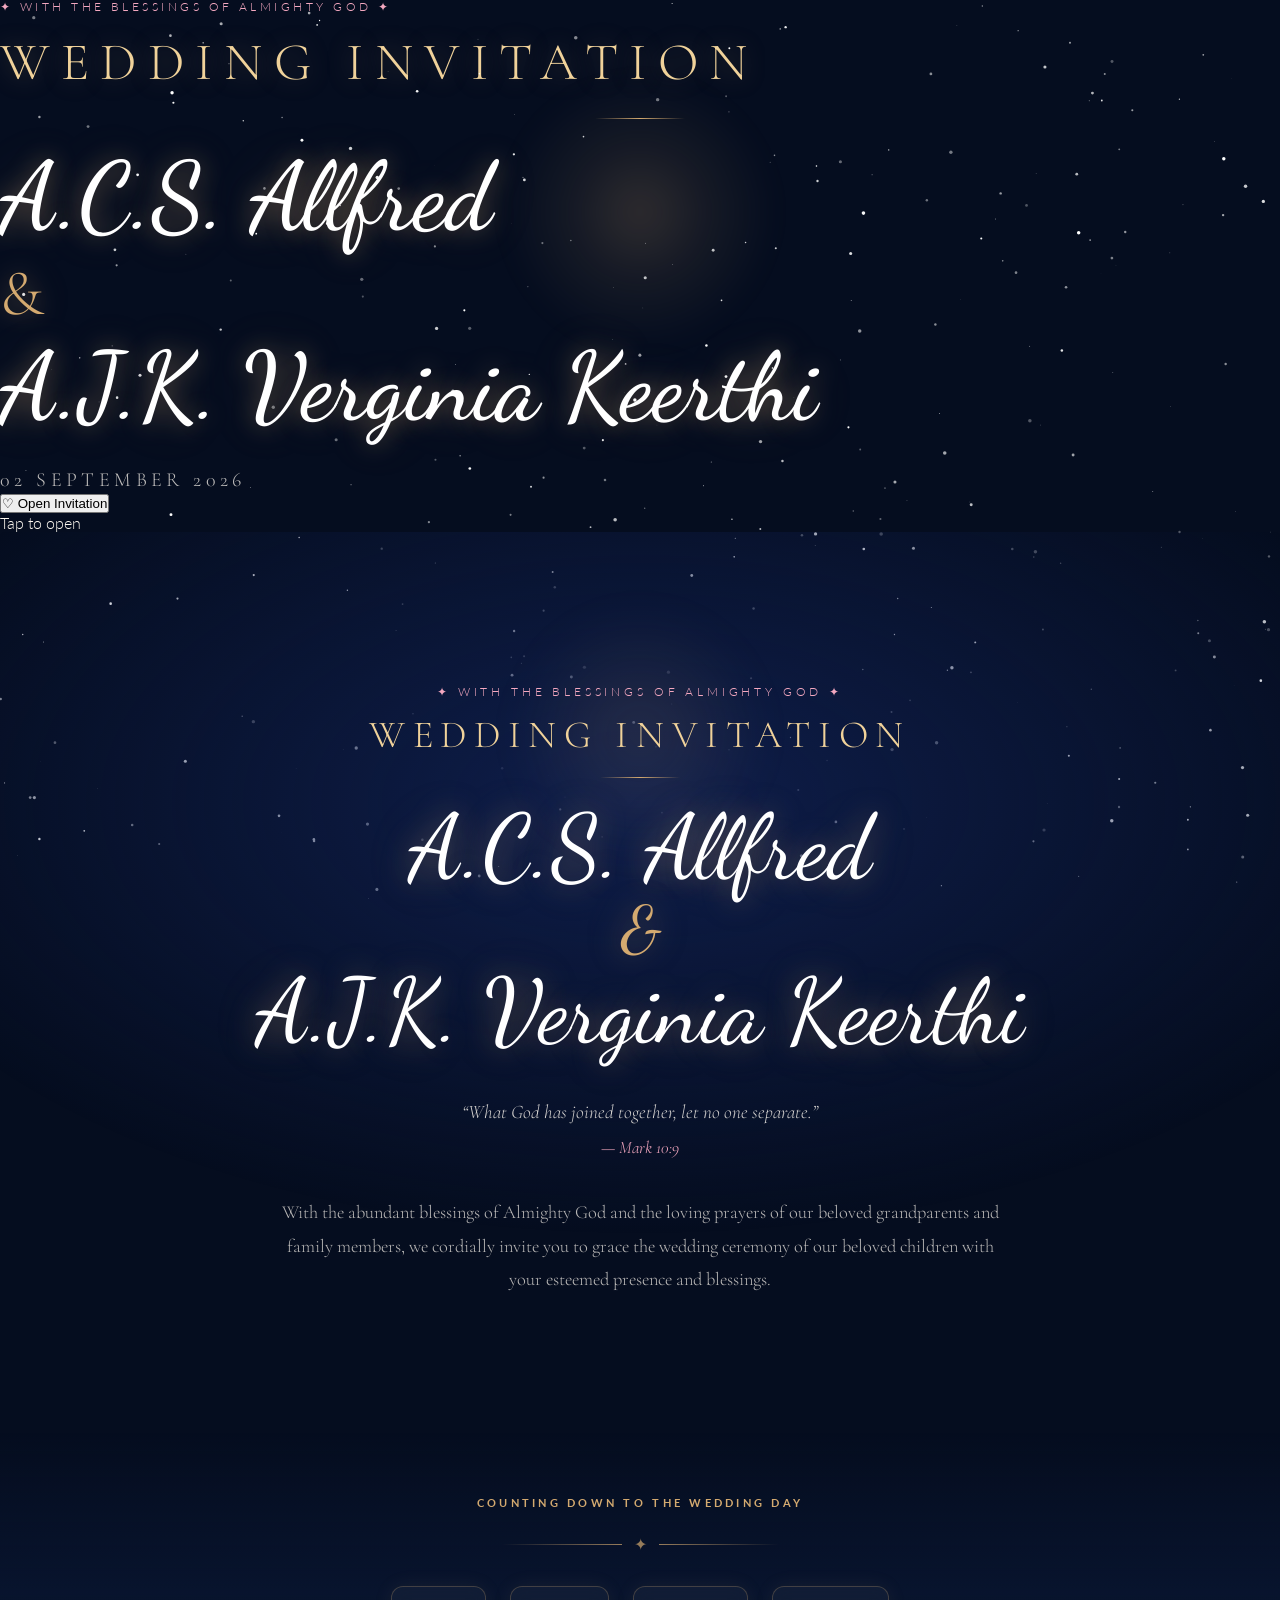
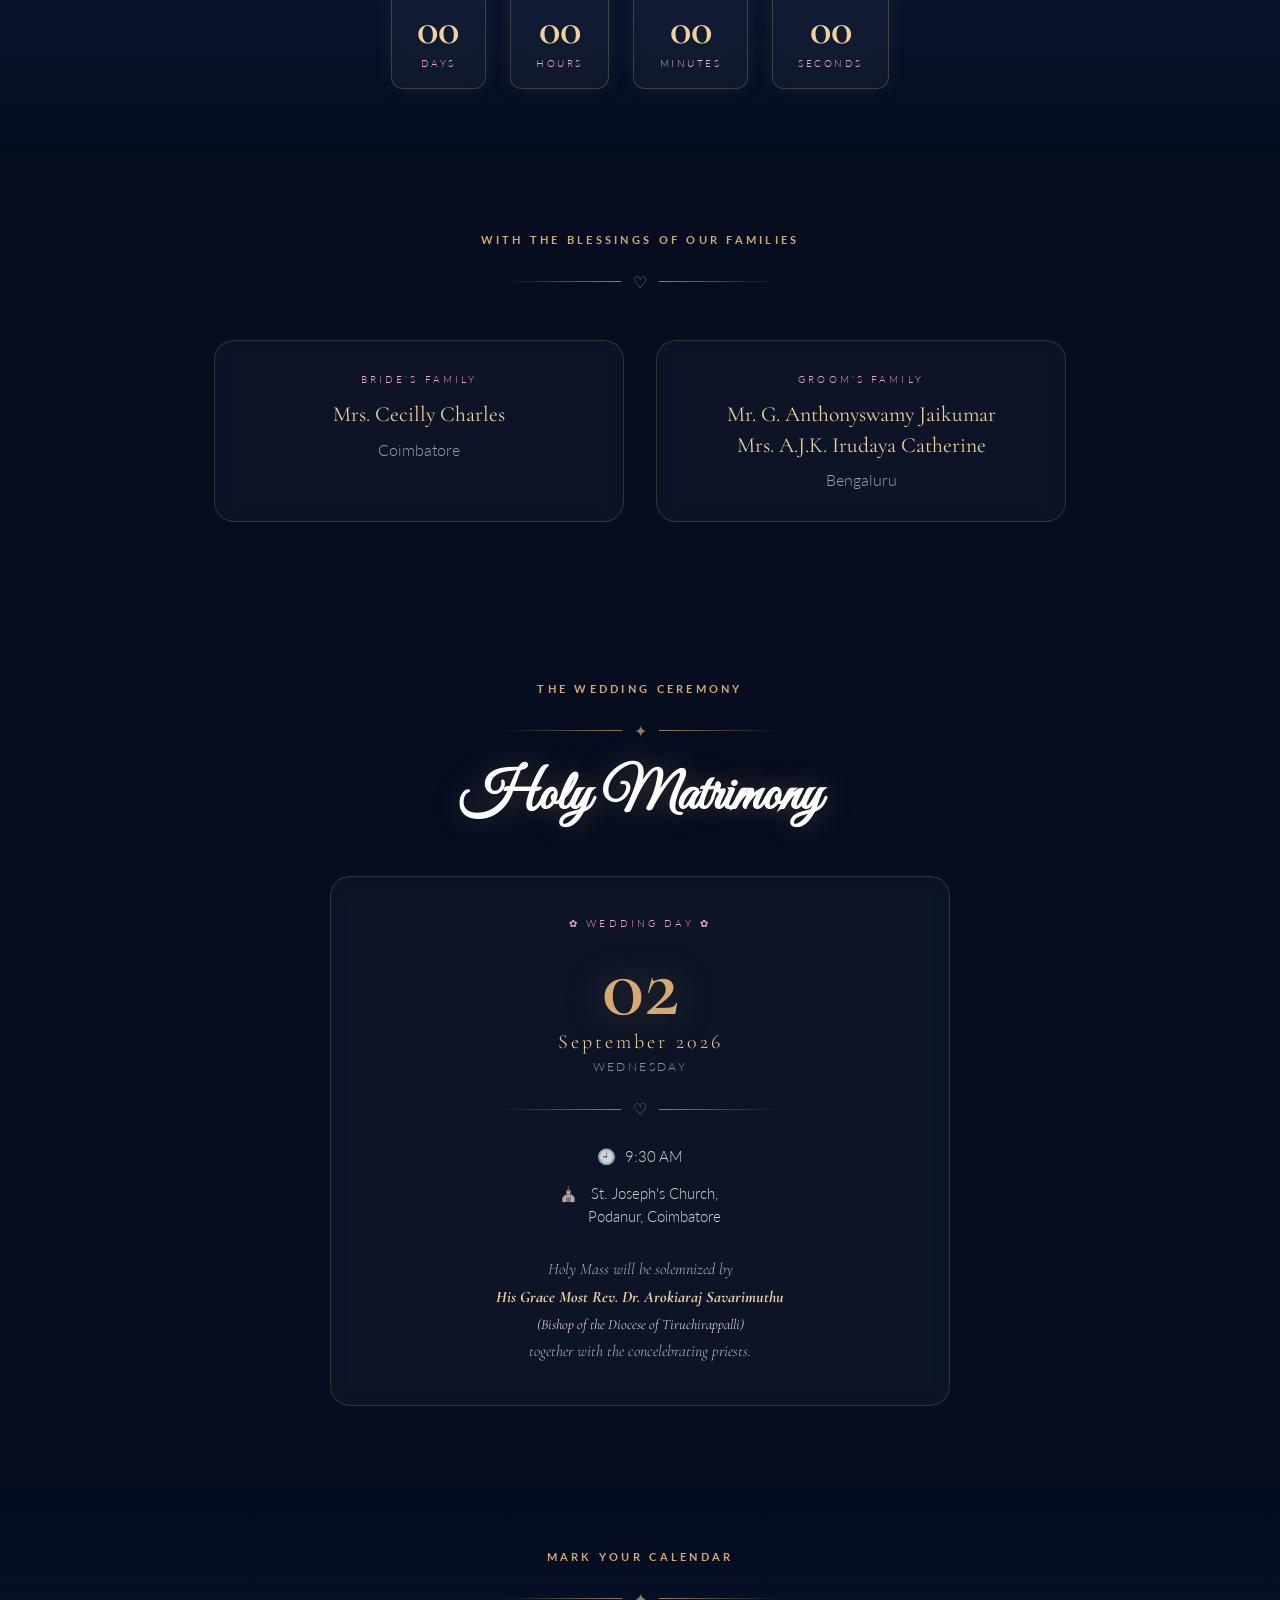
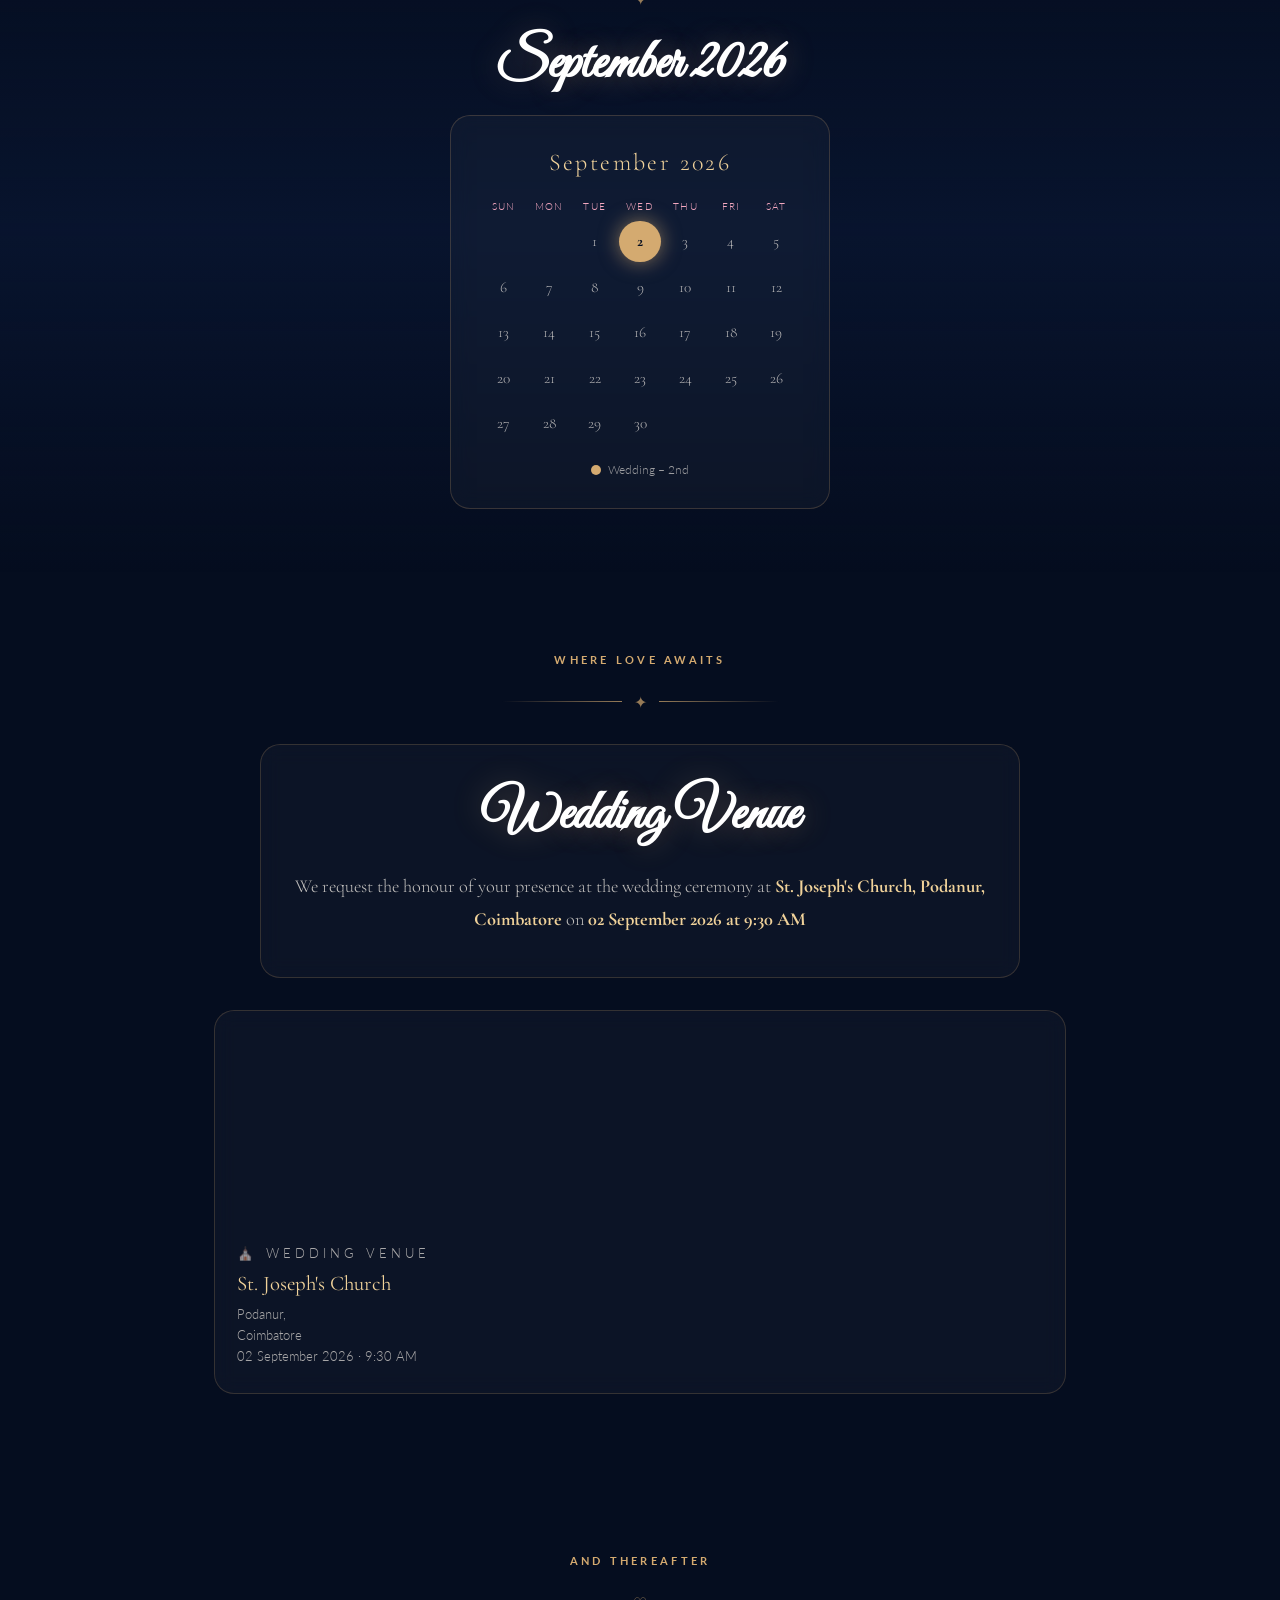
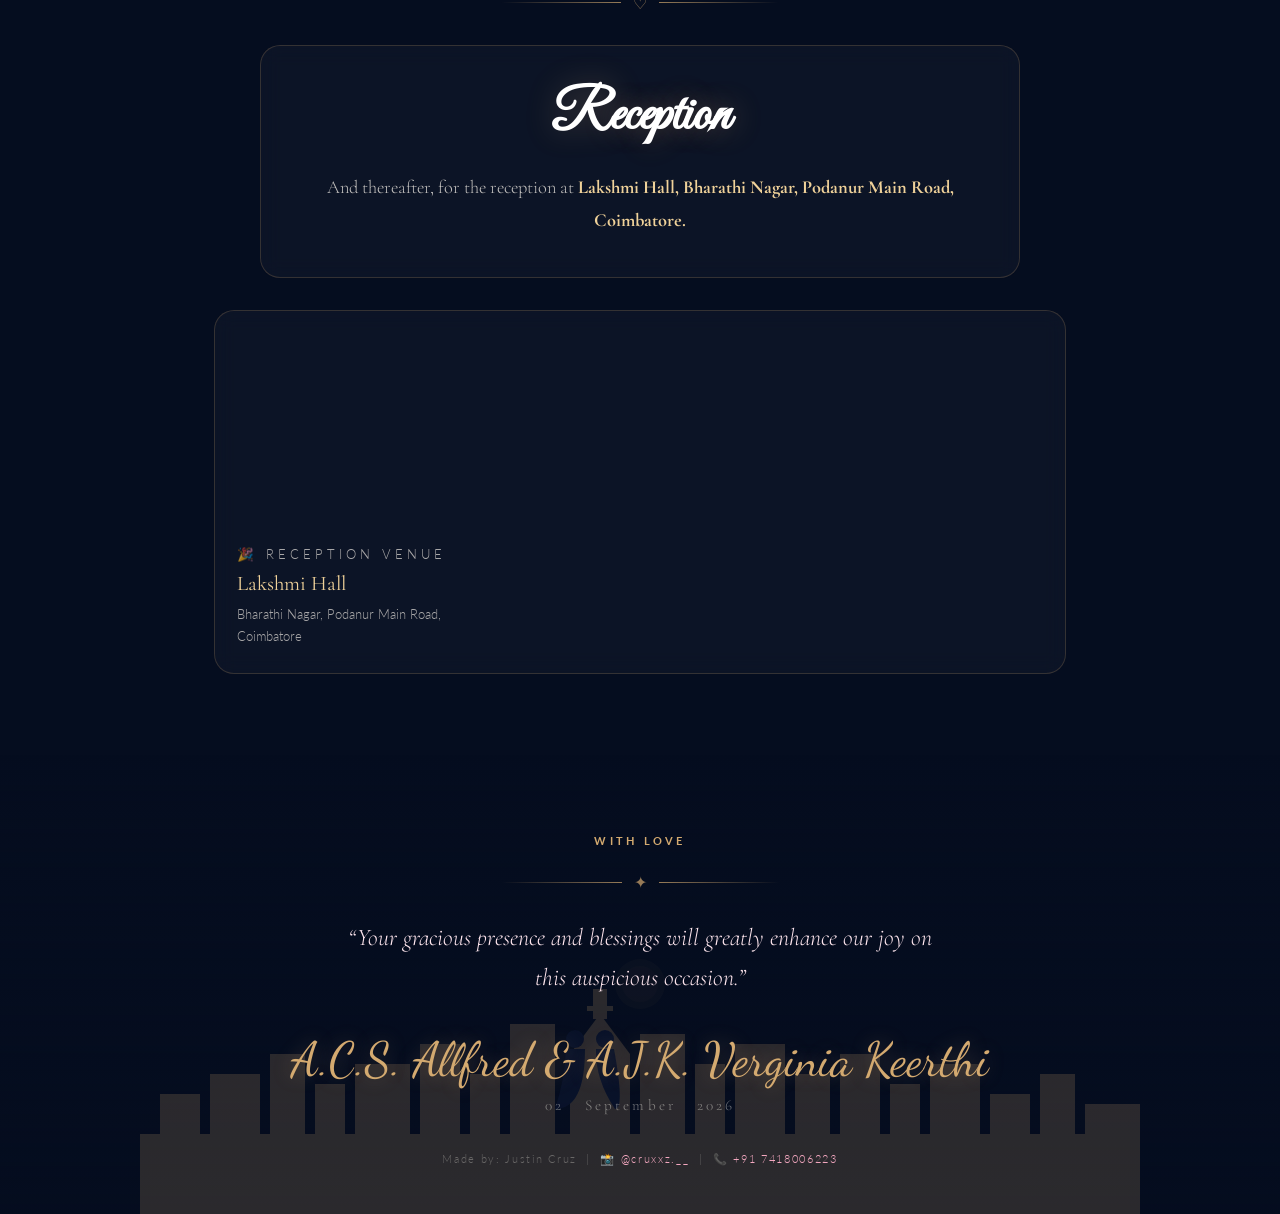
==== commit f14fc014: "Refactor index.html for better formatting Refactor HTML structure for improved readability and maint" ====
--- a/index.html
+++ b/index.html
@@ -3,17 +3,17 @@
 
 <head>
 
+    <!-- =====================================================
+         BASIC PAGE SETTINGS
+    ====================================================== -->
+
     <meta charset="UTF-8">
 
-    <meta
-        name="viewport"
-        content="width=device-width, initial-scale=1.0"
-    >
-
-    <meta
-        name="description"
-        content="Wedding Invitation – A.C.S. Allfred & A.J.K. Verginia Keerthi"
-    >
+    <meta name="viewport"
+          content="width=device-width, initial-scale=1.0">
+
+    <meta name="description"
+          content="Wedding Invitation – A.C.S. Allfred & A.J.K. Verginia Keerthi">
 
     <title>
         Wedding Invitation – Allfred & Verginia Keerthi
@@ -24,28 +24,23 @@
          GOOGLE FONTS
     ====================================================== -->
 
-    <link rel="preconnect" href="https://fonts.googleapis.com">
-
-    <link
-        rel="preconnect"
-        href="https://fonts.gstatic.com"
-        crossorigin
-    >
+    <link rel="preconnect"
+          href="https://fonts.googleapis.com">
+
+    <link rel="preconnect"
+          href="https://fonts.gstatic.com"
+          crossorigin>
 
     <link
         href="https://fonts.googleapis.com/css2?family=Cormorant+Garamond:ital,wght@0,300;0,400;0,600;1,300;1,400;1,600&family=Dancing+Script:wght@400;500;600;700&family=Great+Vibes&family=Lato:wght@300;400;700&display=swap"
-        rel="stylesheet"
-    >
+        rel="stylesheet">
 
 
     <!-- =====================================================
          CSS
     ====================================================== -->
 
-    <link
-        rel="stylesheet"
-        href="style.css"
-    >
+    <link rel="stylesheet" href="style.css">
 
 </head>
 
@@ -54,201 +49,148 @@
 
 
     <!-- =====================================================
-         STARFIELD
+         COVER / OPENING SCREEN
+         
+         This screen is displayed first.
+         The website remains hidden until the button is clicked.
     ====================================================== -->
 
-    <canvas id="starfield"></canvas>
+    <div id="coverScreen">
+
+        <!-- Decorative moon -->
+        <div class="cover-moon"></div>
+
+        <!-- Small top text -->
+        <p class="cover-blessing">
+            ✦ With the Blessings of Almighty God ✦
+        </p>
+
+        <!-- Main title -->
+        <h1 class="cover-title">
+            Wedding Invitation
+        </h1>
+
+        <!-- Gold divider -->
+        <div class="cover-line"></div>
+
+        <!-- Couple names -->
+        <div class="cover-names">
+
+            <span>
+                A.C.S. Allfred
+            </span>
+
+            <span class="cover-amp">
+                &
+            </span>
+
+            <span>
+                A.J.K. Verginia Keerthi
+            </span>
+
+        </div>
+
+        <!-- Date -->
+        <p class="cover-date">
+            02 September 2026
+        </p>
+
+        <!-- Open button -->
+        <button id="openInvitation"
+                class="open-button"
+                type="button">
+
+            <span class="button-icon">
+                ♡
+            </span>
+
+            Open Invitation
+
+        </button>
+
+        <p class="cover-hint">
+            Tap to open
+        </p>
+
+    </div>
+
 
 
     <!-- =====================================================
-         BACKGROUND MUSIC
+         AUDIO
+         
+         Music starts after the user clicks "Open Invitation".
+         This avoids browser autoplay restrictions.
     ====================================================== -->
 
     <audio
         id="weddingSong"
+        src="Vallavan_bgm.music(256k).mp3.mpeg"
         loop
-        preload="auto"
-        playsinline
-    >
-
-        <source
-            src="Vallavan_bgm.music(256k).mp3.mpeg"
-            type="audio/mpeg"
-        >
-
+        preload="auto">
     </audio>
 
 
 
     <!-- =====================================================
-         COVER / OPENING SCREEN
+         MAIN WEBSITE
+         
+         Hidden until the cover button is clicked.
     ====================================================== -->
 
-    <div
-        id="weddingCover"
-        class="wedding-cover"
-    >
-
-        <!-- Moon glow -->
-
-        <div class="cover-moon-glow"></div>
-
-
-        <!-- Decorative small stars -->
-
-        <div class="cover-star star-1">✦</div>
-
-        <div class="cover-star star-2">✧</div>
-
-        <div class="cover-star star-3">✦</div>
-
-        <div class="cover-star star-4">✧</div>
-
-
-        <!-- Cover content -->
-
-        <div class="cover-content">
-
-
-            <!-- Blessing -->
-
-            <p class="cover-blessing">
-
+    <main id="weddingWebsite" class="website-hidden">
+
+
+        <!-- =================================================
+             STAR BACKGROUND
+        ================================================== -->
+
+        <canvas id="starfield"></canvas>
+
+
+
+        <!-- =================================================
+             HERO SECTION
+        ================================================== -->
+
+        <section id="hero">
+
+            <div class="moon-glow"></div>
+
+            <p class="join-label">
                 ✦ With the Blessings of Almighty God ✦
-
             </p>
 
-
-            <!-- Main title -->
-
-            <h1 class="cover-title">
-
+            <h1 class="invite-title">
                 Wedding Invitation
-
             </h1>
 
-
-            <!-- Gold divider -->
-
-            <div class="cover-gold-line"></div>
-
-
-            <!-- Couple names -->
-
-            <div class="cover-names">
-
-                <span>
-                    A.C.S. Allfred
-                </span>
-
-
-                <span class="cover-amp">
+            <div class="gold-line"></div>
+
+            <div class="names">
+
+                A.C.S. Allfred
+
+                <span class="amp">
                     &amp;
                 </span>
 
-
-                <span>
-                    A.J.K. Verginia Keerthi
-                </span>
+                A.J.K. Verginia Keerthi
 
             </div>
 
-
-            <!-- Bible verse -->
-
-            <p class="cover-verse">
+            <p class="tagline">
 
                 “What God has joined together,
+                let no one separate.”
+
                 <br>
-                let no one separate.”
 
                 <span>
                     — Mark 10:9
                 </span>
 
             </p>
-
-
-            <!-- Opening text -->
-
-            <p class="cover-open">
-
-                Tap anywhere to enter
-
-            </p>
-
-
-            <!-- Decorative bottom symbol -->
-
-            <div class="cover-symbol">
-                ♡
-            </div>
-
-        </div>
-
-    </div>
-
-
-
-    <!-- =====================================================
-         MAIN WEDDING WEBSITE
-    ====================================================== -->
-
-    <main id="mainWeddingSite">
-
-
-        <!-- =================================================
-             HERO
-        ================================================== -->
-
-        <section id="hero">
-
-            <div class="moon-glow"></div>
-
-
-            <p class="join-label">
-
-                ✦ With the Blessings of Almighty God ✦
-
-            </p>
-
-
-            <h1 class="invite-title">
-
-                Wedding Invitation
-
-            </h1>
-
-
-            <div class="gold-line"></div>
-
-
-            <div class="names">
-
-                A.C.S. Allfred
-
-                <span class="amp">
-                    &amp;
-                </span>
-
-                A.J.K. Verginia Keerthi
-
-            </div>
-
-
-            <p class="tagline">
-
-                “What God has joined together,
-                let no one separate.”
-
-                <br>
-
-                <span>
-                    — Mark 10:9
-                </span>
-
-            </p>
-
 
             <p class="invitation-text">
 
@@ -269,36 +211,23 @@
              COUNTDOWN
         ================================================== -->
 
-        <section
-            id="countdown"
-            class="fade-in"
-        >
+        <section id="countdown" class="fade-in">
 
             <div class="container">
 
                 <span class="section-label">
-
                     Counting down to the wedding day
-
                 </span>
 
-
                 <div class="divider">
-
                     <span>✦</span>
-
-                </div>
-
+                </div>
 
                 <div class="countdown-grid">
 
-
                     <div class="countdown-box">
 
-                        <div
-                            class="num"
-                            id="cdDays"
-                        >
+                        <div class="num" id="cdDays">
                             --
                         </div>
 
@@ -311,10 +240,7 @@
 
                     <div class="countdown-box">
 
-                        <div
-                            class="num"
-                            id="cdHours"
-                        >
+                        <div class="num" id="cdHours">
                             --
                         </div>
 
@@ -327,10 +253,7 @@
 
                     <div class="countdown-box">
 
-                        <div
-                            class="num"
-                            id="cdMins"
-                        >
+                        <div class="num" id="cdMins">
                             --
                         </div>
 
@@ -343,10 +266,7 @@
 
                     <div class="countdown-box">
 
-                        <div
-                            class="num"
-                            id="cdSecs"
-                        >
+                        <div class="num" id="cdSecs">
                             --
                         </div>
 
@@ -356,7 +276,6 @@
 
                     </div>
 
-
                 </div>
 
             </div>
@@ -369,45 +288,31 @@
              FAMILY
         ================================================== -->
 
-        <section
-            id="family"
-            class="fade-in"
-        >
+        <section id="family" class="fade-in">
 
             <div class="container">
 
-
                 <span class="section-label">
-
                     With the blessings of our families
-
                 </span>
 
-
                 <div class="divider">
-
                     <span>♡</span>
-
                 </div>
 
 
                 <div class="family-grid">
 
-
                     <div class="family-card">
 
                         <p class="family-label">
-
                             Bride's Family
-
                         </p>
-
 
                         <h2>
                             Mrs. Cecilly Charles
                         </h2>
 
-
                         <p>
                             Coimbatore
                         </p>
@@ -415,33 +320,26 @@
                     </div>
 
 
-
                     <div class="family-card">
 
                         <p class="family-label">
-
                             Groom's Family
-
                         </p>
-
 
                         <h2>
                             Mr. G. Anthonyswamy Jaikumar
                         </h2>
 
-
                         <h2>
                             Mrs. A.J.K. Irudaya Catherine
                         </h2>
 
-
                         <p>
                             Bengaluru
                         </p>
 
                     </div>
 
-
                 </div>
 
             </div>
@@ -454,64 +352,43 @@
              WEDDING CEREMONY
         ================================================== -->
 
-        <section
-            id="events"
-            class="fade-in"
-        >
+        <section id="events" class="fade-in">
 
             <div class="container">
 
-
                 <span class="section-label">
-
                     The Wedding Ceremony
-
                 </span>
 
-
                 <div class="divider">
-
                     <span>✦</span>
-
-                </div>
-
+                </div>
 
                 <h2 class="section-title">
-
                     Holy Matrimony
-
                 </h2>
 
 
                 <div class="event-card single-event">
 
-
                     <p class="event-type">
-
                         ✿ Wedding Day ✿
-
                     </p>
-
 
                     <div class="big-date">
                         02
                     </div>
 
-
                     <div class="month-year">
                         September 2026
                     </div>
 
-
                     <div class="day-name">
                         Wednesday
                     </div>
 
-
                     <div class="divider">
-
                         <span>♡</span>
-
                     </div>
 
 
@@ -565,7 +442,6 @@
 
                     </p>
 
-
                 </div>
 
             </div>
@@ -578,53 +454,35 @@
              CALENDAR
         ================================================== -->
 
-        <section
-            id="calendar"
-            class="fade-in"
-        >
+        <section id="calendar" class="fade-in">
 
             <div class="container">
 
-
                 <span class="section-label">
-
                     Mark your calendar
-
                 </span>
 
-
                 <div class="divider">
-
                     <span>✦</span>
-
-                </div>
-
+                </div>
 
                 <h2 class="section-title">
-
                     September 2026
-
                 </h2>
 
-
                 <br>
 
 
                 <div class="cal-widget">
 
-
                     <div class="cal-header">
-
                         September 2026
-
-                    </div>
-
+                    </div>
 
                     <div
                         class="cal-grid"
-                        id="calGrid"
-                    ></div>
-
+                        id="calGrid">
+                    </div>
 
                     <div class="cal-legend">
 
@@ -637,7 +495,6 @@
                         </span>
 
                     </div>
-
 
                 </div>
 
@@ -651,37 +508,24 @@
              WEDDING VENUE
         ================================================== -->
 
-        <section
-            id="venue"
-            class="fade-in"
-        >
+        <section id="venue" class="fade-in">
 
             <div class="container">
 
-
                 <span class="section-label">
-
                     Where love awaits
-
                 </span>
 
-
                 <div class="divider">
-
                     <span>✦</span>
-
                 </div>
 
 
                 <div class="reception-box">
 
-
                     <h2 class="section-title">
-
                         Wedding Venue
-
                     </h2>
-
 
                     <p>
 
@@ -689,30 +533,23 @@
                         at the wedding ceremony at
 
                         <strong>
-
                             St. Joseph's Church,
                             Podanur,
                             Coimbatore
-
                         </strong>
 
                         on
 
                         <strong>
-
                             02 September 2026 at 9:30 AM
-
                         </strong>
 
                     </p>
 
-
-                </div>
-
+                </div>
 
 
                 <div class="venue-card fade-in">
-
 
                     <div class="map-wrapper">
 
@@ -721,46 +558,31 @@
                             allowfullscreen
                             loading="lazy"
                             referrerpolicy="no-referrer-when-downgrade"
-                            title="St. Joseph's Church, Podanur, Coimbatore"
-                        ></iframe>
+                            title="St. Joseph's Church Podanur Coimbatore">
+                        </iframe>
 
                     </div>
 
 
                     <div class="venue-info">
 
-
                         <p class="venue-type">
-
                             ⛪ Wedding Venue
-
                         </p>
 
-
                         <h3>
-
                             St. Joseph's Church
-
                         </h3>
 
-
                         <p>
-
                             Podanur,
-
                             <br>
-
                             Coimbatore
-
                         </p>
 
-
                         <p>
-
                             02 September 2026 · 9:30 AM
-
                         </p>
-
 
                     </div>
 
@@ -776,37 +598,24 @@
              RECEPTION
         ================================================== -->
 
-        <section
-            id="reception"
-            class="fade-in"
-        >
+        <section id="reception" class="fade-in">
 
             <div class="container">
 
-
                 <span class="section-label">
-
                     And thereafter
-
                 </span>
 
-
                 <div class="divider">
-
                     <span>♡</span>
-
                 </div>
 
 
                 <div class="reception-box">
 
-
                     <h2 class="section-title">
-
                         Reception
-
                     </h2>
-
 
                     <p>
 
@@ -823,13 +632,10 @@
 
                     </p>
 
-
-                </div>
-
+                </div>
 
 
                 <div class="venue-card fade-in">
-
 
                     <div class="map-wrapper">
 
@@ -838,28 +644,21 @@
                             allowfullscreen
                             loading="lazy"
                             referrerpolicy="no-referrer-when-downgrade"
-                            title="Lakshmi Hall, Podanur, Coimbatore"
-                        ></iframe>
+                            title="Lakshmi Hall Podanur Coimbatore">
+                        </iframe>
 
                     </div>
 
 
                     <div class="venue-info">
 
-
                         <p class="venue-type">
-
                             🎉 Reception Venue
-
                         </p>
 
-
                         <h3>
-
                             Lakshmi Hall
-
                         </h3>
-
 
                         <p>
 
@@ -871,7 +670,6 @@
                             Coimbatore
 
                         </p>
-
 
                     </div>
 
@@ -888,24 +686,17 @@
         ================================================== -->
 
         <section id="footer">
-
 
             <svg
                 class="cityscape"
                 viewBox="0 0 1000 260"
                 xmlns="http://www.w3.org/2000/svg"
-                preserveAspectRatio="xMidYMax meet"
-            >
+                preserveAspectRatio="xMidYMax meet">
 
 
                 <g fill="#d4aa70">
 
-                    <rect
-                        x="0"
-                        y="180"
-                        width="1000"
-                        height="80"
-                    />
+                    <rect x="0" y="180" width="1000" height="80"/>
 
                     <rect x="20" y="140" width="40" height="40"/>
                     <rect x="70" y="120" width="50" height="60"/>
@@ -938,37 +729,31 @@
 
                 <g
                     transform="translate(450,115)"
-                    fill="#1a2a5a"
-                >
+                    fill="#1a2a5a">
 
                     <ellipse
                         cx="-15"
                         cy="-30"
                         rx="9"
-                        ry="9"
-                    />
+                        ry="9"/>
 
                     <path
-                        d="M-24 -20 Q-25 10 -35 40 Q-5 40 -5 -20Z"
-                    />
+                        d="M-24 -20 Q-25 10 -35 40 Q-5 40 -5 -20Z"/>
 
                     <ellipse
                         cx="15"
                         cy="-30"
                         rx="9"
-                        ry="9"
-                    />
+                        ry="9"/>
 
                     <path
-                        d="M6 -20 Q5 10 25 40 Q35 40 24 -20Z"
-                    />
+                        d="M6 -20 Q5 10 25 40 Q35 40 24 -20Z"/>
 
                     <path
                         d="M-5 0 Q0 5 5 0"
                         stroke="#d4aa70"
                         stroke-width="2"
-                        fill="none"
-                    />
+                        fill="none"/>
 
                 </g>
 
@@ -977,36 +762,26 @@
                     cx="500"
                     cy="30"
                     r="25"
-                    fill="rgba(212,170,112,0.15)"
-                />
+                    fill="rgba(212,170,112,0.15)"/>
 
                 <circle
                     cx="500"
                     cy="30"
                     r="18"
-                    fill="rgba(212,170,112,0.1)"
-                />
+                    fill="rgba(212,170,112,0.1)"/>
 
             </svg>
 
 
-
             <div class="container footer-content">
 
-
                 <span class="section-label">
-
                     With Love
-
                 </span>
 
-
                 <div class="divider">
-
                     <span>✦</span>
-
-                </div>
-
+                </div>
 
                 <p class="footer-msg">
 
@@ -1047,21 +822,17 @@
 
                     &nbsp;|&nbsp;
 
-
                     <a
                         href="https://www.instagram.com/cruxxz.__"
                         target="_blank"
-                        rel="noopener"
-                    >
+                        rel="noopener">
 
                         📸 @cruxxz.__
 
                     </a>
 
-
                     &nbsp;|&nbsp;
 
-
                     <a href="tel:+917418006223">
 
                         📞 +91 7418006223
@@ -1076,6 +847,7 @@
 
 
     </main>
+
 
 
     <!-- =====================================================
--- a/style.css
+++ b/style.css
@@ -29,6 +29,8 @@
     position: fixed;
     inset: 0;
     z-index: 0;
+    width: 100%;
+    height: 100%;
     pointer-events: none;
 }
 
@@ -43,6 +45,7 @@
 }
 
 .container {
+    width: 100%;
     max-width: 900px;
     margin: auto;
     padding: 0 1.5rem;
@@ -87,6 +90,10 @@
     );
 }
 
+.divider span {
+    color: #d4aa70;
+}
+
 
 /* =========================================================
    SECTION LABEL
@@ -128,35 +135,56 @@
 
 
 /* =========================================================
-   HERO SECTION
-   ========================================================= */
-
-#hero {
-    min-height: 100vh;
+   =========================================================
+   WEDDING COVER / OPENING SCREEN
+   =========================================================
+   ========================================================= */
+
+#wedding-cover {
+    position: fixed;
+
+    inset: 0;
+
+    width: 100%;
+    height: 100vh;
+    height: 100dvh;
+
+    z-index: 9999;
 
     display: flex;
-    flex-direction: column;
     align-items: center;
     justify-content: center;
 
     text-align: center;
 
-    padding: 5rem 1.5rem 4rem;
+    overflow: hidden;
 
     background:
         radial-gradient(
-            ellipse 80% 60% at 50% 30%,
-            rgba(16, 32, 80, 0.9),
-            transparent 80%
-        );
-
-    overflow: hidden;
-}
-
-
-/* Moon glow */
-
-.moon-glow {
+            ellipse 80% 70% at 50% 35%,
+            rgba(20, 40, 95, 0.95),
+            transparent 75%
+        ),
+        #050d1f;
+
+    transition:
+        opacity 1s ease,
+        visibility 1s ease;
+}
+
+
+/* Cover disappears */
+
+#wedding-cover.hide-cover {
+    opacity: 0;
+    visibility: hidden;
+    pointer-events: none;
+}
+
+
+/* Cover decorative moon */
+
+.cover-moon {
     position: absolute;
 
     top: 8%;
@@ -164,70 +192,91 @@
 
     transform: translateX(-50%);
 
-    width: 260px;
-    height: 260px;
+    width: 280px;
+    height: 280px;
 
     border-radius: 50%;
 
     background:
         radial-gradient(
             circle,
-            rgba(212, 170, 112, 0.12),
+            rgba(212, 170, 112, 0.20),
+            rgba(212, 170, 112, 0.08) 35%,
             transparent 70%
         );
 
-    filter: blur(20px);
-
-    animation: pulse 4s ease-in-out infinite;
-}
-
-
-/* Join Us text */
-
-.join-label {
-    margin-bottom: 0.8rem;
-
-    font-size: 0.75rem;
-
-    letter-spacing: 0.32em;
+    filter: blur(12px);
+
+    animation:
+        coverMoonPulse 4s ease-in-out infinite;
+}
+
+
+/* Cover content */
+
+.cover-content {
+    position: relative;
+
+    z-index: 3;
+
+    width: 100%;
+    max-width: 850px;
+
+    padding: 2rem 1.5rem;
+
+    animation:
+        coverContentAppear 1.5s ease both;
+}
+
+
+/* Small blessing text */
+
+.cover-blessing {
+    margin-bottom: 1rem;
+
+    font-family: "Lato", sans-serif;
+
+    font-size: 0.72rem;
+
+    letter-spacing: 0.3em;
+
     text-transform: uppercase;
 
     color: #f4a8c0;
-
-    animation: fadeDown 1.2s ease both;
-}
-
-
-/* Wedding Invitation heading */
-
-.invite-title {
+}
+
+
+/* Cover title */
+
+.cover-title {
     font-family: "Cormorant Garamond", serif;
 
+    font-size: clamp(
+        2rem,
+        5vw,
+        3.3rem
+    );
+
     font-weight: 300;
 
-    font-size: clamp(
-        1.6rem,
-        4vw,
-        2.4rem
-    );
-
-    letter-spacing: 0.2em;
+    letter-spacing: 0.22em;
 
     text-transform: uppercase;
 
     color: #f0d29a;
 
-    animation: fadeDown 1.2s 0.15s ease both;
-}
-
-
-/* Gold line */
-
-.gold-line {
-    width: 80px;
+    text-shadow:
+        0 0 25px rgba(212, 170, 112, 0.35);
+}
+
+
+/* Cover gold line */
+
+.cover-line {
+    width: 90px;
     height: 1px;
 
-    margin: 1.2rem auto;
+    margin: 1.5rem auto;
 
     background:
         linear-gradient(
@@ -237,7 +286,330 @@
             transparent
         );
 
-    animation: widen 1.5s 0.3s ease both;
+    animation:
+        coverLineGrow 1.5s 0.5s ease both;
+}
+
+
+/* Couple names on cover */
+
+.cover-names {
+    font-family: "Dancing Script", cursive;
+
+    font-size: clamp(
+        3rem,
+        9vw,
+        6rem
+    );
+
+    font-weight: 500;
+
+    line-height: 1.15;
+
+    color: #ffffff;
+
+    text-shadow:
+        0 0 25px rgba(212, 170, 112, 0.45),
+        0 0 55px rgba(212, 170, 112, 0.20);
+
+    animation:
+        coverNamesAppear 1.5s 0.4s ease both;
+}
+
+
+/* Cover ampersand */
+
+.cover-amp {
+    display: block;
+
+    margin: 0.2rem 0;
+
+    font-family: "Cormorant Garamond", serif;
+
+    font-size: clamp(
+        2rem,
+        6vw,
+        4rem
+    );
+
+    font-weight: 300;
+
+    color: #d4aa70;
+}
+
+
+/* Cover date */
+
+.cover-date {
+    margin-top: 1.5rem;
+
+    font-family: "Cormorant Garamond", serif;
+
+    font-size: clamp(
+        1rem,
+        3vw,
+        1.25rem
+    );
+
+    letter-spacing: 0.22em;
+
+    color: rgba(253, 248, 240, 0.75);
+
+    text-transform: uppercase;
+}
+
+
+/* Cover invitation text */
+
+.cover-subtitle {
+    margin-top: 1.2rem;
+
+    font-family: "Cormorant Garamond", serif;
+
+    font-size: clamp(
+        1rem,
+        2.5vw,
+        1.25rem
+    );
+
+    font-style: italic;
+
+    color: rgba(253, 248, 240, 0.72);
+}
+
+
+/* Enter button */
+
+.cover-button {
+    display: inline-flex;
+
+    align-items: center;
+    justify-content: center;
+
+    margin-top: 2.2rem;
+
+    padding: 0.9rem 2.2rem;
+
+    border: 1px solid rgba(212, 170, 112, 0.7);
+
+    border-radius: 50px;
+
+    background:
+        rgba(212, 170, 112, 0.08);
+
+    color: #f0d29a;
+
+    font-family: "Lato", sans-serif;
+
+    font-size: 0.72rem;
+
+    font-weight: 700;
+
+    letter-spacing: 0.25em;
+
+    text-transform: uppercase;
+
+    cursor: pointer;
+
+    transition:
+        background 0.3s ease,
+        color 0.3s ease,
+        box-shadow 0.3s ease,
+        transform 0.3s ease;
+}
+
+.cover-button:hover {
+    background: #d4aa70;
+
+    color: #050d1f;
+
+    transform: translateY(-3px);
+
+    box-shadow:
+        0 0 25px rgba(212, 170, 112, 0.35);
+}
+
+.cover-button:active {
+    transform: translateY(0);
+}
+
+
+/* Small bottom text */
+
+.cover-bottom {
+    margin-top: 2rem;
+
+    font-size: 0.62rem;
+
+    letter-spacing: 0.18em;
+
+    text-transform: uppercase;
+
+    color: rgba(253, 248, 240, 0.35);
+}
+
+
+/* =========================================================
+   COVER DECORATIVE ORNAMENTS
+   ========================================================= */
+
+.cover-ornament {
+    position: absolute;
+
+    width: 180px;
+    height: 180px;
+
+    border: 1px solid rgba(212, 170, 112, 0.15);
+
+    border-radius: 50%;
+
+    pointer-events: none;
+}
+
+.cover-ornament::before {
+    content: "";
+
+    position: absolute;
+
+    inset: 15px;
+
+    border: 1px solid rgba(244, 168, 192, 0.12);
+
+    border-radius: 50%;
+}
+
+.cover-ornament.left {
+    left: -80px;
+    top: 50%;
+
+    transform: translateY(-50%);
+}
+
+.cover-ornament.right {
+    right: -80px;
+    top: 50%;
+
+    transform: translateY(-50%);
+}
+
+
+/* =========================================================
+   HERO SECTION
+   ========================================================= */
+
+#hero {
+    min-height: 100vh;
+
+    display: flex;
+    flex-direction: column;
+
+    align-items: center;
+    justify-content: center;
+
+    text-align: center;
+
+    padding: 5rem 1.5rem 4rem;
+
+    background:
+        radial-gradient(
+            ellipse 80% 60% at 50% 30%,
+            rgba(16, 32, 80, 0.9),
+            transparent 80%
+        );
+
+    overflow: hidden;
+}
+
+
+/* Moon glow */
+
+.moon-glow {
+    position: absolute;
+
+    top: 8%;
+    left: 50%;
+
+    transform: translateX(-50%);
+
+    width: 260px;
+    height: 260px;
+
+    border-radius: 50%;
+
+    background:
+        radial-gradient(
+            circle,
+            rgba(212, 170, 112, 0.12),
+            transparent 70%
+        );
+
+    filter: blur(20px);
+
+    animation:
+        pulse 4s ease-in-out infinite;
+}
+
+
+/* Join Us text */
+
+.join-label {
+    margin-bottom: 0.8rem;
+
+    font-size: 0.75rem;
+
+    letter-spacing: 0.32em;
+
+    text-transform: uppercase;
+
+    color: #f4a8c0;
+
+    animation:
+        fadeDown 1.2s ease both;
+}
+
+
+/* Wedding Invitation heading */
+
+.invite-title {
+    font-family: "Cormorant Garamond", serif;
+
+    font-weight: 300;
+
+    font-size: clamp(
+        1.6rem,
+        4vw,
+        2.4rem
+    );
+
+    letter-spacing: 0.2em;
+
+    text-transform: uppercase;
+
+    color: #f0d29a;
+
+    animation:
+        fadeDown 1.2s 0.15s ease both;
+}
+
+
+/* Gold line */
+
+.gold-line {
+    width: 80px;
+    height: 1px;
+
+    margin: 1.2rem auto;
+
+    background:
+        linear-gradient(
+            to right,
+            transparent,
+            #d4aa70,
+            transparent
+        );
+
+    animation:
+        widen 1.5s 0.3s ease both;
 }
 
 
@@ -266,7 +638,8 @@
         0 0 30px rgba(212, 170, 112, 0.4),
         0 0 60px rgba(212, 170, 112, 0.2);
 
-    animation: fadeUp 1.4s 0.4s ease both;
+    animation:
+        fadeUp 1.4s 0.4s ease both;
 }
 
 
@@ -294,6 +667,7 @@
 .tagline,
 .invitation-text {
     font-family: "Cormorant Garamond", serif;
+
     line-height: 1.8;
 }
 
@@ -315,11 +689,13 @@
 
     color: rgba(253, 248, 240, 0.82);
 
-    animation: fadeUp 1.4s 0.6s ease both;
+    animation:
+        fadeUp 1.4s 0.6s ease both;
 }
 
 .tagline span {
     color: #f4a8c0;
+
     font-size: 0.9em;
 }
 
@@ -339,12 +715,13 @@
 
     color: rgba(253, 248, 240, 0.72);
 
-    animation: fadeUp 1.4s 0.8s ease both;
-}
-
-
-/* =========================================================
-   COUNTDOWN & CALENDAR SECTIONS
+    animation:
+        fadeUp 1.4s 0.8s ease both;
+}
+
+
+/* =========================================================
+   COUNTDOWN & CALENDAR
    ========================================================= */
 
 #countdown,
@@ -385,9 +762,11 @@
 
     padding: 1.2rem 1.6rem;
 
-    background: rgba(255, 255, 255, 0.04);
-
-    border: 1px solid rgba(212, 170, 112, 0.25);
+    background:
+        rgba(255, 255, 255, 0.04);
+
+    border:
+        1px solid rgba(212, 170, 112, 0.25);
 
     border-radius: 12px;
 
@@ -438,7 +817,7 @@
 
 
 /* =========================================================
-   FAMILY / EVENTS / VENUE / RECEPTION SECTIONS
+   FAMILY / EVENTS / VENUE / RECEPTION
    ========================================================= */
 
 #family,
@@ -469,9 +848,11 @@
 .event-card,
 .venue-card,
 .reception-box {
-    background: rgba(255, 255, 255, 0.03);
-
-    border: 1px solid rgba(212, 170, 112, 0.2);
+    background:
+        rgba(255, 255, 255, 0.03);
+
+    border:
+        1px solid rgba(212, 170, 112, 0.2);
 
     border-radius: 20px;
 
@@ -682,9 +1063,11 @@
 
     padding: 2rem;
 
-    background: rgba(255, 255, 255, 0.03);
-
-    border: 1px solid rgba(212, 170, 112, 0.22);
+    background:
+        rgba(255, 255, 255, 0.03);
+
+    border:
+        1px solid rgba(212, 170, 112, 0.22);
 
     border-radius: 20px;
 
@@ -712,7 +1095,8 @@
 .cal-grid {
     display: grid;
 
-    grid-template-columns: repeat(7, 1fr);
+    grid-template-columns:
+        repeat(7, 1fr);
 
     gap: 4px;
 }
@@ -759,7 +1143,7 @@
 }
 
 
-/* Wedding date highlight */
+/* Wedding date */
 
 .cal-day.highlighted {
     background: #d4aa70;
@@ -821,6 +1205,8 @@
 
 .venue-card {
     overflow: hidden;
+
+    margin-top: 2rem;
 
     transition: 0.35s;
 }
@@ -1085,6 +1471,71 @@
 }
 
 
+/* Cover animations */
+
+@keyframes coverContentAppear {
+
+    from {
+        opacity: 0;
+        transform: translateY(30px);
+    }
+
+    to {
+        opacity: 1;
+        transform: translateY(0);
+    }
+}
+
+
+@keyframes coverNamesAppear {
+
+    from {
+        opacity: 0;
+        transform: scale(0.92);
+    }
+
+    to {
+        opacity: 1;
+        transform: scale(1);
+    }
+}
+
+
+@keyframes coverLineGrow {
+
+    from {
+        opacity: 0;
+        width: 0;
+    }
+
+    to {
+        opacity: 1;
+        width: 90px;
+    }
+}
+
+
+@keyframes coverMoonPulse {
+
+    0%,
+    100% {
+        transform:
+            translateX(-50%)
+            scale(1);
+
+        opacity: 0.8;
+    }
+
+    50% {
+        transform:
+            translateX(-50%)
+            scale(1.12);
+
+        opacity: 1;
+    }
+}
+
+
 @keyframes pulse {
 
     0%,
@@ -1104,7 +1555,75 @@
 
 @media (max-width: 650px) {
 
-    /* Family and venue become one column */
+    /* Cover */
+
+    .cover-content {
+        padding:
+            1.5rem
+            1.2rem;
+    }
+
+    .cover-blessing {
+        font-size: 0.58rem;
+
+        letter-spacing: 0.2em;
+    }
+
+    .cover-title {
+        font-size: 1.7rem;
+
+        letter-spacing: 0.15em;
+    }
+
+    .cover-names {
+        font-size: clamp(
+            2.7rem,
+            13vw,
+            4.5rem
+        );
+    }
+
+    .cover-amp {
+        font-size: 2.3rem;
+
+        margin: 0;
+    }
+
+    .cover-date {
+        font-size: 0.85rem;
+
+        letter-spacing: 0.15em;
+    }
+
+    .cover-subtitle {
+        font-size: 1rem;
+    }
+
+    .cover-button {
+        margin-top: 1.7rem;
+
+        padding:
+            0.8rem
+            1.7rem;
+
+        font-size: 0.62rem;
+    }
+
+    .cover-ornament {
+        width: 120px;
+        height: 120px;
+    }
+
+    .cover-ornament.left {
+        left: -65px;
+    }
+
+    .cover-ornament.right {
+        right: -65px;
+    }
+
+
+    /* Family and venue */
 
     .family-grid,
     .venue-grid {
@@ -1132,7 +1651,9 @@
     .countdown-box {
         min-width: 72px;
 
-        padding: 1rem 0.8rem;
+        padding:
+            1rem
+            0.8rem;
     }
 
     .num {
@@ -1150,7 +1671,9 @@
     /* Event card */
 
     .single-event {
-        padding: 2rem 1.2rem;
+        padding:
+            2rem
+            1.2rem;
     }
 
 
@@ -1159,11 +1682,61 @@
     .footer-names {
         font-size: 2rem;
     }
-} 
-/* =========================================================
-   BACKGROUND MUSIC
-   ========================================================= */
-
-#weddingSong {
-    display: none;
-}
+}
+
+
+/* =========================================================
+   VERY SMALL MOBILE DEVICES
+   ========================================================= */
+
+@media (max-width: 380px) {
+
+    .cover-title {
+        font-size: 1.45rem;
+    }
+
+    .cover-names {
+        font-size: 2.5rem;
+    }
+
+    .cover-date {
+        font-size: 0.72rem;
+    }
+
+    .cover-button {
+        padding:
+            0.75rem
+            1.4rem;
+    }
+
+    .countdown-box {
+        min-width: 65px;
+
+        padding:
+            0.8rem
+            0.5rem;
+    }
+
+    .num {
+        font-size: 1.9rem;
+    }
+}
+
+
+/* =========================================================
+   ACCESSIBILITY
+   ========================================================= */
+
+@media (prefers-reduced-motion: reduce) {
+
+    *,
+    *::before,
+    *::after {
+        animation-duration: 0.01ms !important;
+        animation-iteration-count: 1 !important;
+
+        scroll-behavior: auto !important;
+
+        transition-duration: 0.01ms !important;
+    }
+}
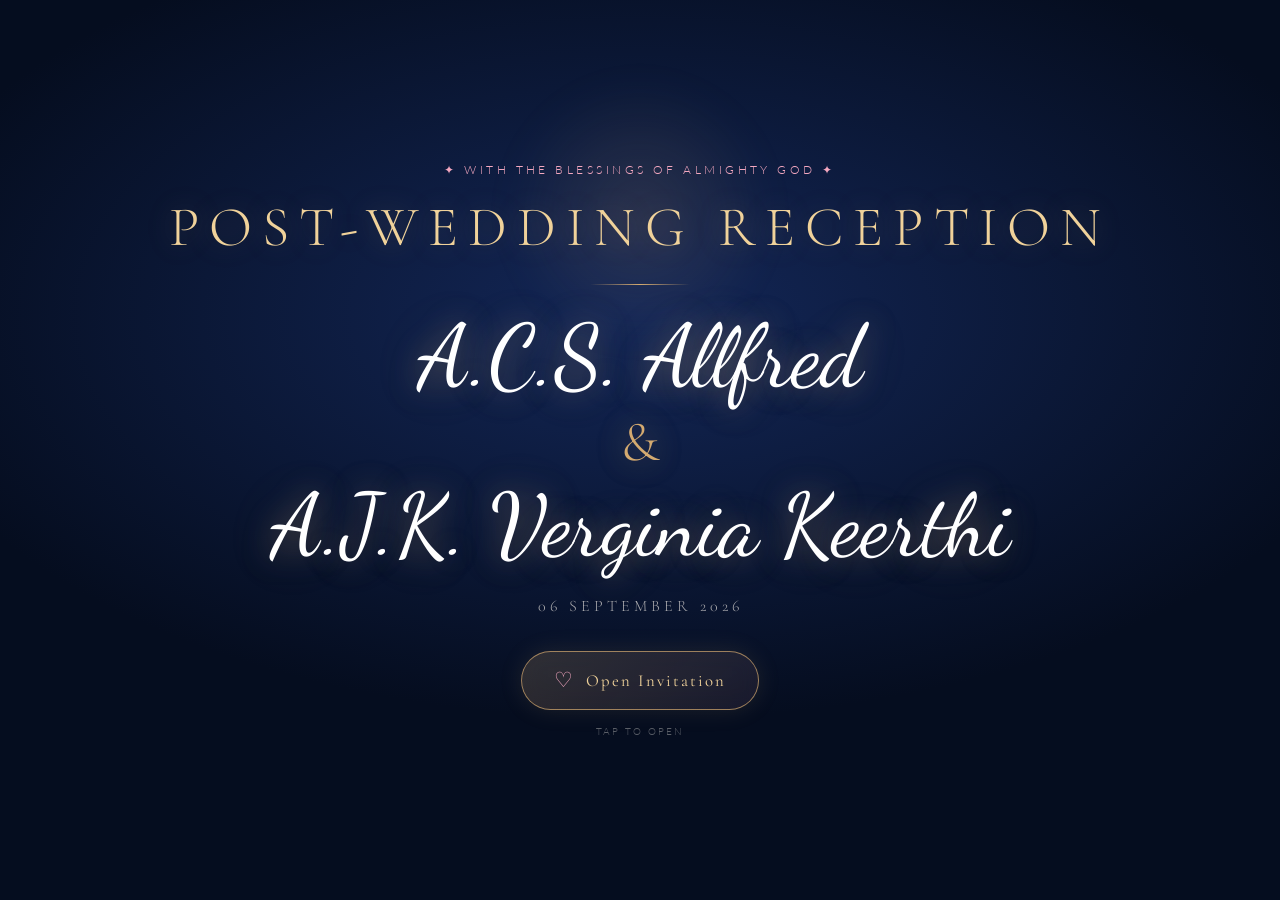
==== commit 62d46a7e: "Change wedding invitation to post-wedding reception Updated the invitation details from wedding to p" ====
--- a/index.html
+++ b/index.html
@@ -2,44 +2,29 @@
 <html lang="en">
 
 <head>
-
-    <!-- =====================================================
-         BASIC PAGE SETTINGS
-    ====================================================== -->
-
     <meta charset="UTF-8">
 
     <meta name="viewport"
           content="width=device-width, initial-scale=1.0">
 
     <meta name="description"
-          content="Wedding Invitation – A.C.S. Allfred & A.J.K. Verginia Keerthi">
+          content="Post-Wedding Reception Invitation – A.C.S. Allfred & A.J.K. Verginia Keerthi">
+
+    <meta name="theme-color" content="#f7f1e8">
 
     <title>
-        Wedding Invitation – Allfred & Verginia Keerthi
+        Post-Wedding Reception – Allfred & Verginia Keerthi
     </title>
 
-
-    <!-- =====================================================
-         GOOGLE FONTS
-    ====================================================== -->
-
-    <link rel="preconnect"
-          href="https://fonts.googleapis.com">
-
-    <link rel="preconnect"
-          href="https://fonts.gstatic.com"
-          crossorigin>
+    <!-- Google Fonts -->
+    <link rel="preconnect" href="https://fonts.googleapis.com">
+    <link rel="preconnect" href="https://fonts.gstatic.com" crossorigin>
 
     <link
         href="https://fonts.googleapis.com/css2?family=Cormorant+Garamond:ital,wght@0,300;0,400;0,600;1,300;1,400;1,600&family=Dancing+Script:wght@400;500;600;700&family=Great+Vibes&family=Lato:wght@300;400;700&display=swap"
         rel="stylesheet">
 
-
-    <!-- =====================================================
-         CSS
-    ====================================================== -->
-
+    <!-- Main CSS -->
     <link rel="stylesheet" href="style.css">
 
 </head>
@@ -50,30 +35,22 @@
 
     <!-- =====================================================
          COVER / OPENING SCREEN
-         
-         This screen is displayed first.
-         The website remains hidden until the button is clicked.
     ====================================================== -->
 
     <div id="coverScreen">
 
-        <!-- Decorative moon -->
         <div class="cover-moon"></div>
 
-        <!-- Small top text -->
         <p class="cover-blessing">
             ✦ With the Blessings of Almighty God ✦
         </p>
 
-        <!-- Main title -->
         <h1 class="cover-title">
-            Wedding Invitation
+            Post-Wedding Reception
         </h1>
 
-        <!-- Gold divider -->
         <div class="cover-line"></div>
 
-        <!-- Couple names -->
         <div class="cover-names">
 
             <span>
@@ -90,15 +67,14 @@
 
         </div>
 
-        <!-- Date -->
         <p class="cover-date">
-            02 September 2026
+            06 September 2026
         </p>
 
-        <!-- Open button -->
-        <button id="openInvitation"
-                class="open-button"
-                type="button">
+        <button
+            id="openInvitation"
+            class="open-button"
+            type="button">
 
             <span class="button-icon">
                 ♡
@@ -115,12 +91,8 @@
     </div>
 
 
-
     <!-- =====================================================
-         AUDIO
-         
-         Music starts after the user clicks "Open Invitation".
-         This avoids browser autoplay restrictions.
+         BACKGROUND MUSIC
     ====================================================== -->
 
     <audio
@@ -131,22 +103,18 @@
     </audio>
 
 
-
     <!-- =====================================================
          MAIN WEBSITE
-         
-         Hidden until the cover button is clicked.
     ====================================================== -->
 
     <main id="weddingWebsite" class="website-hidden">
 
 
         <!-- =================================================
-             STAR BACKGROUND
+             STAR / DECORATIVE BACKGROUND
         ================================================== -->
 
         <canvas id="starfield"></canvas>
-
 
 
         <!-- =================================================
@@ -162,10 +130,11 @@
             </p>
 
             <h1 class="invite-title">
-                Wedding Invitation
+                Post-Wedding Reception
             </h1>
 
             <div class="gold-line"></div>
+
 
             <div class="names">
 
@@ -179,32 +148,36 @@
 
             </div>
 
+
             <p class="tagline">
 
-                “What God has joined together,
-                let no one separate.”
+                “The Lord has done great things for us,
+                and we are filled with joy.”
 
                 <br>
 
                 <span>
-                    — Mark 10:9
+                    — Psalm 126:3
                 </span>
 
             </p>
 
+
             <p class="invitation-text">
 
-                With the abundant blessings of Almighty God
-                and the loving prayers of our beloved
-                grandparents and family members,
-                we cordially invite you to grace the wedding
-                ceremony of our beloved children with your
-                esteemed presence and blessings.
+                With great joy, we invite you to the
+                Post-Wedding Reception of
+
+                <strong>
+                    A.C.S. Allfred &amp; A.J.K. Verginia Keerthi
+                </strong>
+
+                and request the honour of your gracious
+                presence and blessings on this joyful occasion.
 
             </p>
 
         </section>
-
 
 
         <!-- =================================================
@@ -216,13 +189,14 @@
             <div class="container">
 
                 <span class="section-label">
-                    Counting down to the wedding day
+                    Counting down to the reception
                 </span>
 
                 <div class="divider">
                     <span>✦</span>
                 </div>
 
+
                 <div class="countdown-grid">
 
                     <div class="countdown-box">
@@ -282,6 +256,76 @@
 
         </section>
 
+
+        <!-- =================================================
+             INVITATION MESSAGE
+        ================================================== -->
+
+        <section id="invitation" class="fade-in">
+
+            <div class="container">
+
+                <span class="section-label">
+                    A Joyful Invitation
+                </span>
+
+                <div class="divider">
+                    <span>♡</span>
+                </div>
+
+
+                <div class="reception-box">
+
+                    <h2 class="section-title">
+                        With Great Joy
+                    </h2>
+
+                    <p>
+
+                        “The Lord has done great things for us,
+                        and we are filled with joy.”
+
+                    </p>
+
+                    <p>
+
+                        With great joy, we invite you to the
+                        <strong>Post-Wedding Reception</strong>
+                        of our beloved
+
+                    </p>
+
+
+                    <div class="highlight-names">
+
+                        <span>
+                            A.C.S. Allfred
+                        </span>
+
+                        <span class="amp">
+                            &amp;
+                        </span>
+
+                        <span>
+                            A.J.K. Verginia Keerthi
+                        </span>
+
+                    </div>
+
+
+                    <p>
+
+                        Your gracious presence and blessings
+                        will make this celebration even more
+                        special and memorable for us.
+
+                    </p>
+
+                </div>
+
+            </div>
+
+        </section>
 
 
         <!-- =================================================
@@ -303,6 +347,9 @@
 
                 <div class="family-grid">
 
+
+                    <!-- Bride Family -->
+
                     <div class="family-card">
 
                         <p class="family-label">
@@ -320,6 +367,8 @@
                     </div>
 
 
+                    <!-- Groom Family -->
+
                     <div class="family-card">
 
                         <p class="family-label">
@@ -347,9 +396,8 @@
         </section>
 
 
-
         <!-- =================================================
-             WEDDING CEREMONY
+             RECEPTION EVENT
         ================================================== -->
 
         <section id="events" class="fade-in">
@@ -357,7 +405,7 @@
             <div class="container">
 
                 <span class="section-label">
-                    The Wedding Ceremony
+                    Join Us in Celebration
                 </span>
 
                 <div class="divider">
@@ -365,55 +413,67 @@
                 </div>
 
                 <h2 class="section-title">
-                    Holy Matrimony
+                    Post-Wedding Reception
                 </h2>
 
 
                 <div class="event-card single-event">
 
                     <p class="event-type">
-                        ✿ Wedding Day ✿
+                        ✿ Reception Day ✿
                     </p>
 
+
                     <div class="big-date">
-                        02
-                    </div>
+                        06
+                    </div>
+
 
                     <div class="month-year">
                         September 2026
                     </div>
 
+
                     <div class="day-name">
-                        Wednesday
-                    </div>
+                        Sunday
+                    </div>
+
 
                     <div class="divider">
                         <span>♡</span>
                     </div>
 
 
+                    <!-- Time -->
+
                     <div class="info-row">
 
-                        <span>🕘</span>
-
                         <span>
-                            9:30 AM
+                            🕧
                         </span>
 
-                    </div>
-
+                        <span>
+                            12:30 PM onwards
+                        </span>
+
+                    </div>
+
+
+                    <!-- Venue -->
 
                     <div class="info-row">
 
-                        <span>⛪</span>
-
                         <span>
-
-                            St. Joseph's Church,
-
+                            📍
+                        </span>
+
+                        <span>
+
+                            DSA Bhavan,
                             <br>
-
-                            Podanur, Coimbatore
+                            Dubasipalya,
+                            <br>
+                            Bangalore - 560059
 
                         </span>
 
@@ -422,23 +482,8 @@
 
                     <p class="bishop">
 
-                        Holy Mass will be solemnized by
-
-                        <br>
-
-                        <strong>
-                            His Grace Most Rev. Dr. Arokiaraj Savarimuthu
-                        </strong>
-
-                        <br>
-
-                        <span>
-                            (Bishop of the Diocese of Tiruchirappalli)
-                        </span>
-
-                        <br>
-
-                        together with the concelebrating priests.
+                        We look forward to your gracious
+                        presence and blessings.
 
                     </p>
 
@@ -447,7 +492,6 @@
             </div>
 
         </section>
-
 
 
         <!-- =================================================
@@ -466,10 +510,12 @@
                     <span>✦</span>
                 </div>
 
+
                 <h2 class="section-title">
                     September 2026
                 </h2>
 
+
                 <br>
 
 
@@ -479,10 +525,189 @@
                         September 2026
                     </div>
 
-                    <div
-                        class="cal-grid"
-                        id="calGrid">
-                    </div>
+
+                    <div class="cal-grid">
+
+                        <!-- Week days -->
+
+                        <div class="cal-day-name">
+                            Sun
+                        </div>
+
+                        <div class="cal-day-name">
+                            Mon
+                        </div>
+
+                        <div class="cal-day-name">
+                            Tue
+                        </div>
+
+                        <div class="cal-day-name">
+                            Wed
+                        </div>
+
+                        <div class="cal-day-name">
+                            Thu
+                        </div>
+
+                        <div class="cal-day-name">
+                            Fri
+                        </div>
+
+                        <div class="cal-day-name">
+                            Sat
+                        </div>
+
+
+                        <!-- Empty days before September 1 -->
+
+                        <div class="cal-empty"></div>
+
+                        <div class="cal-empty"></div>
+
+                        <div class="cal-day">
+                            1
+                        </div>
+
+
+                        <div class="cal-day wedding-day">
+                            2
+                        </div>
+
+
+                        <div class="cal-day">
+                            3
+                        </div>
+
+                        <div class="cal-day">
+                            4
+                        </div>
+
+                        <div class="cal-day">
+                            5
+                        </div>
+
+
+                        <!-- Week 2 -->
+
+                        <div class="cal-day reception-day">
+                            <span>6</span>
+                            <small>Reception</small>
+                        </div>
+
+                        <div class="cal-day">
+                            7
+                        </div>
+
+                        <div class="cal-day">
+                            8
+                        </div>
+
+                        <div class="cal-day">
+                            9
+                        </div>
+
+                        <div class="cal-day">
+                            10
+                        </div>
+
+                        <div class="cal-day">
+                            11
+                        </div>
+
+                        <div class="cal-day">
+                            12
+                        </div>
+
+
+                        <!-- Week 3 -->
+
+                        <div class="cal-day">
+                            13
+                        </div>
+
+                        <div class="cal-day">
+                            14
+                        </div>
+
+                        <div class="cal-day">
+                            15
+                        </div>
+
+                        <div class="cal-day">
+                            16
+                        </div>
+
+                        <div class="cal-day">
+                            17
+                        </div>
+
+                        <div class="cal-day">
+                            18
+                        </div>
+
+                        <div class="cal-day">
+                            19
+                        </div>
+
+
+                        <!-- Week 4 -->
+
+                        <div class="cal-day">
+                            20
+                        </div>
+
+                        <div class="cal-day">
+                            21
+                        </div>
+
+                        <div class="cal-day">
+                            22
+                        </div>
+
+                        <div class="cal-day">
+                            23
+                        </div>
+
+                        <div class="cal-day">
+                            24
+                        </div>
+
+                        <div class="cal-day">
+                            25
+                        </div>
+
+                        <div class="cal-day">
+                            26
+                        </div>
+
+
+                        <!-- Week 5 -->
+
+                        <div class="cal-day">
+                            27
+                        </div>
+
+                        <div class="cal-day">
+                            28
+                        </div>
+
+                        <div class="cal-day">
+                            29
+                        </div>
+
+                        <div class="cal-day">
+                            30
+                        </div>
+
+                        <div class="cal-empty"></div>
+
+                        <div class="cal-empty"></div>
+
+                        <div class="cal-empty"></div>
+
+                    </div>
+
 
                     <div class="cal-legend">
 
@@ -490,7 +715,7 @@
 
                             <span class="dot dot-gold"></span>
 
-                            Wedding – 2nd
+                            Post-Wedding Reception – 6th
 
                         </span>
 
@@ -503,9 +728,8 @@
         </section>
 
 
-
         <!-- =================================================
-             WEDDING VENUE
+             RECEPTION VENUE
         ================================================== -->
 
         <section id="venue" class="fade-in">
@@ -524,24 +748,39 @@
                 <div class="reception-box">
 
                     <h2 class="section-title">
-                        Wedding Venue
+                        Reception Venue
                     </h2>
 
+
                     <p>
 
                         We request the honour of your presence
-                        at the wedding ceremony at
+                        at the Post-Wedding Reception of
+
+                    </p>
+
+
+                    <h3 class="venue-highlight">
+
+                        A.C.S. Allfred
+                        <span>&amp;</span>
+                        A.J.K. Verginia Keerthi
+
+                    </h3>
+
+
+                    <p>
+
+                        on
 
                         <strong>
-                            St. Joseph's Church,
-                            Podanur,
-                            Coimbatore
+                            Sunday, 6 September 2026
                         </strong>
 
-                        on
+                        at
 
                         <strong>
-                            02 September 2026 at 9:30 AM
+                            12:30 PM onwards
                         </strong>
 
                     </p>
@@ -549,16 +788,18 @@
                 </div>
 
 
+                <!-- Google Map -->
+
                 <div class="venue-card fade-in">
 
                     <div class="map-wrapper">
 
                         <iframe
-                            src="https://maps.google.com/maps?q=St+Joseph%27s+Church+Podanur+Coimbatore&output=embed&z=15"
+                            src="https://maps.google.com/maps?q=DSA%20Bhavan%20Dubasipalya%20Bangalore%20560059&output=embed&z=15"
                             allowfullscreen
                             loading="lazy"
                             referrerpolicy="no-referrer-when-downgrade"
-                            title="St. Joseph's Church Podanur Coimbatore">
+                            title="DSA Bhavan Dubasipalya Bangalore">
                         </iframe>
 
                     </div>
@@ -567,23 +808,45 @@
                     <div class="venue-info">
 
                         <p class="venue-type">
-                            ⛪ Wedding Venue
+                            📍 Reception Venue
                         </p>
 
+
                         <h3>
-                            St. Joseph's Church
+                            DSA Bhavan
                         </h3>
 
+
                         <p>
-                            Podanur,
+
+                            Dubasipalya,
                             <br>
-                            Coimbatore
+                            Bangalore - 560059
+
                         </p>
 
+
                         <p>
-                            02 September 2026 · 9:30 AM
+
+                            Sunday, 6 September 2026
+                            <br>
+                            12:30 PM onwards
+
                         </p>
 
+
+                        <!-- Google Maps Button -->
+
+                        <a
+                            class="map-button"
+                            href="https://www.google.com/maps/search/?api=1&query=DSA+Bhavan+Dubasipalya+Bangalore+560059"
+                            target="_blank"
+                            rel="noopener">
+
+                            📍 Open in Google Maps
+
+                        </a>
+
                     </div>
 
                 </div>
@@ -593,17 +856,16 @@
         </section>
 
 
-
         <!-- =================================================
-             RECEPTION
+             CONTACT
         ================================================== -->
 
-        <section id="reception" class="fade-in">
+        <section id="contact" class="fade-in">
 
             <div class="container">
 
                 <span class="section-label">
-                    And thereafter
+                    For more information
                 </span>
 
                 <div class="divider">
@@ -611,66 +873,59 @@
                 </div>
 
 
-                <div class="reception-box">
-
-                    <h2 class="section-title">
-                        Reception
-                    </h2>
-
-                    <p>
-
-                        And thereafter, for the reception at
-
-                        <strong>
-
-                            Lakshmi Hall,
-                            Bharathi Nagar,
-                            Podanur Main Road,
-                            Coimbatore.
-
-                        </strong>
-
-                    </p>
-
-                </div>
-
-
-                <div class="venue-card fade-in">
-
-                    <div class="map-wrapper">
-
-                        <iframe
-                            src="https://maps.google.com/maps?q=Lakshmi+Hall+Podanur+Main+Road+Coimbatore&output=embed&z=15"
-                            allowfullscreen
-                            loading="lazy"
-                            referrerpolicy="no-referrer-when-downgrade"
-                            title="Lakshmi Hall Podanur Coimbatore">
-                        </iframe>
-
-                    </div>
-
-
-                    <div class="venue-info">
-
-                        <p class="venue-type">
-                            🎉 Reception Venue
+                <h2 class="section-title">
+                    Contact
+                </h2>
+
+
+                <div class="family-grid">
+
+
+                    <!-- Chones -->
+
+                    <div class="family-card">
+
+                        <p class="family-label">
+                            Chones
                         </p>
 
-                        <h3>
-                            Lakshmi Hall
-                        </h3>
-
-                        <p>
-
-                            Bharathi Nagar,
-                            Podanur Main Road,
-
-                            <br>
-
-                            Coimbatore
-
+                        <h2>
+                            9740813249
+                        </h2>
+
+
+                        <a
+                            href="tel:+919740813249"
+                            class="contact-button">
+
+                            📞 Call
+
+                        </a>
+
+                    </div>
+
+
+                    <!-- Alex -->
+
+                    <div class="family-card">
+
+                        <p class="family-label">
+                            Alex
                         </p>
 
+                        <h2>
+                            9900950144
+                        </h2>
+
+
+                        <a
+                            href="tel:+919900950144"
+                            class="contact-button">
+
+                            📞 Call
+
+                        </a>
+
                     </div>
 
                 </div>
@@ -678,7 +933,6 @@
             </div>
 
         </section>
-
 
 
         <!-- =================================================
@@ -686,6 +940,7 @@
         ================================================== -->
 
         <section id="footer">
+
 
             <svg
                 class="cityscape"
@@ -708,10 +963,20 @@
                     <rect x="370" y="70" width="45" height="110"/>
                     <rect x="430" y="100" width="60" height="80"/>
 
-                    <polygon points="460,60 430,100 490,100"/>
-
-                    <rect x="453" y="35" width="14" height="30"/>
-                    <rect x="447" y="52" width="26" height="5"/>
+                    <polygon
+                        points="460,60 430,100 490,100"/>
+
+                    <rect
+                        x="453"
+                        y="35"
+                        width="14"
+                        height="30"/>
+
+                    <rect
+                        x="447"
+                        y="52"
+                        width="26"
+                        height="5"/>
 
                     <rect x="500" y="80" width="45" height="100"/>
                     <rect x="555" y="110" width="30" height="70"/>
@@ -764,6 +1029,7 @@
                     r="25"
                     fill="rgba(212,170,112,0.15)"/>
 
+
                 <circle
                     cx="500"
                     cy="30"
@@ -779,9 +1045,11 @@
                     With Love
                 </span>
 
+
                 <div class="divider">
                     <span>✦</span>
                 </div>
+
 
                 <p class="footer-msg">
 
@@ -803,7 +1071,7 @@
 
                 <div class="footer-date">
 
-                    02
+                    06
                     &nbsp;
                     September
                     &nbsp;
@@ -816,6 +1084,27 @@
                 <br>
 
 
+                <!-- Contact -->
+
+                <p class="creator">
+
+                    Chones:
+
+                    <a href="tel:+919740813249">
+                        📞 9740813249
+                    </a>
+
+                    &nbsp; | &nbsp;
+
+                    Alex:
+
+                    <a href="tel:+919900950144">
+                        📞 9900950144
+                    </a>
+
+                </p>
+
+
                 <p class="creator">
 
                     Made by: Justin Cruz
@@ -849,7 +1138,6 @@
     </main>
 
 
-
     <!-- =====================================================
          JAVASCRIPT
     ====================================================== -->
--- a/style.css
+++ b/style.css
@@ -1,6 +1,6 @@
 /* =========================================================
-   RESET & GLOBAL SETTINGS
-   ========================================================= */
+   RESET
+========================================================= */
 
 * {
     box-sizing: border-box;
@@ -22,167 +22,52 @@
 
 
 /* =========================================================
-   STARFIELD BACKGROUND
-   ========================================================= */
-
-#starfield {
+   COVER SCREEN
+========================================================= */
+
+#coverScreen {
     position: fixed;
     inset: 0;
-    z-index: 0;
-    width: 100%;
-    height: 100%;
-    pointer-events: none;
-}
-
-
-/* =========================================================
-   COMMON SECTION SETTINGS
-   ========================================================= */
-
-section {
-    position: relative;
-    z-index: 1;
-}
-
-.container {
-    width: 100%;
-    max-width: 900px;
-    margin: auto;
-    padding: 0 1.5rem;
-}
-
-
-/* =========================================================
-   DIVIDER
-   ========================================================= */
-
-.divider {
+    z-index: 99999;
+
     display: flex;
+    flex-direction: column;
     align-items: center;
     justify-content: center;
 
-    gap: 0.75rem;
-    margin: 1.6rem 0;
-
-    opacity: 0.7;
-}
-
-.divider::before,
-.divider::after {
-    content: "";
-
-    flex: 1;
-    max-width: 120px;
-    height: 1px;
-
-    background: linear-gradient(
-        to right,
-        transparent,
-        #d4aa70
-    );
-}
-
-.divider::after {
-    background: linear-gradient(
-        to left,
-        transparent,
-        #d4aa70
-    );
-}
-
-.divider span {
-    color: #d4aa70;
-}
-
-
-/* =========================================================
-   SECTION LABEL
-   ========================================================= */
-
-.section-label {
-    display: block;
-
     text-align: center;
 
-    font-size: 0.68rem;
-    font-weight: 700;
-
-    letter-spacing: 0.3em;
-    text-transform: uppercase;
-
-    color: #d4aa70;
-}
-
-
-/* =========================================================
-   FADE-IN ANIMATION
-   ========================================================= */
-
-.fade-in {
-    opacity: 0;
-
-    transform: translateY(28px);
-
-    transition:
-        opacity 0.9s ease,
-        transform 0.9s ease;
-}
-
-.fade-in.visible {
-    opacity: 1;
-    transform: translateY(0);
-}
-
-
-/* =========================================================
-   =========================================================
-   WEDDING COVER / OPENING SCREEN
-   =========================================================
-   ========================================================= */
-
-#wedding-cover {
-    position: fixed;
-
-    inset: 0;
-
-    width: 100%;
-    height: 100vh;
-    height: 100dvh;
-
-    z-index: 9999;
-
-    display: flex;
-    align-items: center;
-    justify-content: center;
-
-    text-align: center;
+    min-height: 100vh;
+    min-height: 100svh;
+
+    padding: 2rem 1.5rem;
 
     overflow: hidden;
 
     background:
         radial-gradient(
-            ellipse 80% 70% at 50% 35%,
-            rgba(20, 40, 95, 0.95),
+            ellipse 80% 60% at 50% 35%,
+            rgba(20, 40, 90, 0.95),
             transparent 75%
         ),
         #050d1f;
 
     transition:
-        opacity 1s ease,
-        visibility 1s ease;
-}
-
-
-/* Cover disappears */
-
-#wedding-cover.hide-cover {
+        opacity 0.9s ease,
+        visibility 0.9s ease;
+}
+
+
+/* Cover hidden after opening */
+
+#coverScreen.cover-hidden {
     opacity: 0;
     visibility: hidden;
     pointer-events: none;
 }
 
 
-/* Cover decorative moon */
+/* Decorative moon */
 
 .cover-moon {
     position: absolute;
@@ -200,42 +85,26 @@
     background:
         radial-gradient(
             circle,
-            rgba(212, 170, 112, 0.20),
-            rgba(212, 170, 112, 0.08) 35%,
-            transparent 70%
+            rgba(212, 170, 112, 0.14),
+            transparent 68%
         );
 
-    filter: blur(12px);
-
-    animation:
-        coverMoonPulse 4s ease-in-out infinite;
-}
-
-
-/* Cover content */
-
-.cover-content {
+    filter: blur(18px);
+
+    animation: coverPulse 4s ease-in-out infinite;
+
+    pointer-events: none;
+}
+
+
+/* Small blessing */
+
+.cover-blessing {
     position: relative;
-
-    z-index: 3;
-
-    width: 100%;
-    max-width: 850px;
-
-    padding: 2rem 1.5rem;
-
-    animation:
-        coverContentAppear 1.5s ease both;
-}
-
-
-/* Small blessing text */
-
-.cover-blessing {
+    z-index: 2;
+
     margin-bottom: 1rem;
 
-    font-family: "Lato", sans-serif;
-
     font-size: 0.72rem;
 
     letter-spacing: 0.3em;
@@ -243,40 +112,50 @@
     text-transform: uppercase;
 
     color: #f4a8c0;
+
+    animation: coverDown 1.2s ease both;
 }
 
 
 /* Cover title */
 
 .cover-title {
+    position: relative;
+    z-index: 2;
+
     font-family: "Cormorant Garamond", serif;
 
     font-size: clamp(
         2rem,
-        5vw,
-        3.3rem
+        6vw,
+        3.5rem
     );
 
     font-weight: 300;
 
-    letter-spacing: 0.22em;
+    letter-spacing: 0.18em;
 
     text-transform: uppercase;
 
     color: #f0d29a;
 
     text-shadow:
-        0 0 25px rgba(212, 170, 112, 0.35);
-}
-
-
-/* Cover gold line */
+        0 0 30px rgba(212, 170, 112, 0.3);
+
+    animation: coverDown 1.2s 0.15s ease both;
+}
+
+
+/* Cover line */
 
 .cover-line {
-    width: 90px;
+    position: relative;
+    z-index: 2;
+
+    width: 100px;
     height: 1px;
 
-    margin: 1.5rem auto;
+    margin: 1.4rem auto;
 
     background:
         linear-gradient(
@@ -286,224 +165,355 @@
             transparent
         );
 
-    animation:
-        coverLineGrow 1.5s 0.5s ease both;
-}
-
-
-/* Couple names on cover */
+    animation: coverWiden 1.4s 0.3s ease both;
+}
+
+
+/* Couple names */
 
 .cover-names {
+    position: relative;
+    z-index: 2;
+
+    display: flex;
+    flex-direction: column;
+    align-items: center;
+
     font-family: "Dancing Script", cursive;
 
     font-size: clamp(
         3rem,
         9vw,
-        6rem
+        5.5rem
     );
 
-    font-weight: 500;
-
     line-height: 1.15;
 
     color: #ffffff;
 
     text-shadow:
-        0 0 25px rgba(212, 170, 112, 0.45),
-        0 0 55px rgba(212, 170, 112, 0.20);
-
-    animation:
-        coverNamesAppear 1.5s 0.4s ease both;
-}
-
-
-/* Cover ampersand */
+        0 0 30px rgba(212, 170, 112, 0.4),
+        0 0 60px rgba(212, 170, 112, 0.2);
+
+    animation: coverUp 1.4s 0.4s ease both;
+}
+
+
+/* Ampersand */
 
 .cover-amp {
-    display: block;
-
-    margin: 0.2rem 0;
+    margin: 0.1rem 0;
 
     font-family: "Cormorant Garamond", serif;
 
     font-size: clamp(
         2rem,
         6vw,
-        4rem
+        3.5rem
     );
 
-    font-weight: 300;
-
     color: #d4aa70;
 }
 
 
-/* Cover date */
+/* Date */
 
 .cover-date {
-    margin-top: 1.5rem;
+    position: relative;
+    z-index: 2;
+
+    margin-top: 1.2rem;
 
     font-family: "Cormorant Garamond", serif;
 
-    font-size: clamp(
-        1rem,
-        3vw,
-        1.25rem
-    );
-
-    letter-spacing: 0.22em;
-
-    color: rgba(253, 248, 240, 0.75);
+    font-size: 1rem;
+
+    letter-spacing: 0.25em;
 
     text-transform: uppercase;
-}
-
-
-/* Cover invitation text */
-
-.cover-subtitle {
-    margin-top: 1.2rem;
-
-    font-family: "Cormorant Garamond", serif;
-
-    font-size: clamp(
-        1rem,
-        2.5vw,
-        1.25rem
-    );
-
-    font-style: italic;
-
-    color: rgba(253, 248, 240, 0.72);
-}
-
-
-/* Enter button */
-
-.cover-button {
+
+    color: rgba(253, 248, 240, 0.65);
+
+    animation: coverUp 1.2s 0.6s ease both;
+}
+
+
+/* =========================================================
+   OPEN INVITATION BUTTON
+========================================================= */
+
+.open-button {
+    position: relative;
+    z-index: 2;
+
     display: inline-flex;
-
     align-items: center;
     justify-content: center;
 
+    gap: 0.7rem;
+
     margin-top: 2.2rem;
 
-    padding: 0.9rem 2.2rem;
+    padding: 1rem 2rem;
+
+    min-width: 210px;
 
     border: 1px solid rgba(212, 170, 112, 0.7);
 
     border-radius: 50px;
 
     background:
-        rgba(212, 170, 112, 0.08);
+        linear-gradient(
+            135deg,
+            rgba(212, 170, 112, 0.2),
+            rgba(244, 168, 192, 0.08)
+        );
 
     color: #f0d29a;
 
-    font-family: "Lato", sans-serif;
-
-    font-size: 0.72rem;
+    font-family: "Cormorant Garamond", serif;
+
+    font-size: 1.05rem;
+
+    letter-spacing: 0.12em;
+
+    cursor: pointer;
+
+    backdrop-filter: blur(10px);
+
+    box-shadow:
+        0 0 25px rgba(212, 170, 112, 0.12);
+
+    transition:
+        transform 0.3s ease,
+        background 0.3s ease,
+        box-shadow 0.3s ease;
+
+    animation:
+        buttonAppear 1.2s 0.8s ease both,
+        buttonGlow 2.5s 2s ease-in-out infinite;
+}
+
+
+.open-button:hover {
+    transform: translateY(-4px) scale(1.03);
+
+    background:
+        linear-gradient(
+            135deg,
+            rgba(212, 170, 112, 0.32),
+            rgba(244, 168, 192, 0.12)
+        );
+
+    box-shadow:
+        0 0 35px rgba(212, 170, 112, 0.3);
+}
+
+
+.open-button:active {
+    transform: scale(0.96);
+}
+
+
+.button-icon {
+    font-size: 1.3rem;
+
+    color: #f4a8c0;
+}
+
+
+/* Hint */
+
+.cover-hint {
+    position: relative;
+    z-index: 2;
+
+    margin-top: 0.9rem;
+
+    font-size: 0.65rem;
+
+    letter-spacing: 0.2em;
+
+    text-transform: uppercase;
+
+    color: rgba(253, 248, 240, 0.35);
+
+    animation: buttonAppear 1.2s 1s ease both;
+}
+
+
+/* =========================================================
+   MAIN WEBSITE
+========================================================= */
+
+#weddingWebsite {
+    position: relative;
+
+    min-height: 100vh;
+
+    opacity: 1;
+
+    transition:
+        opacity 1s ease;
+}
+
+
+.website-hidden {
+    visibility: hidden;
+    opacity: 0;
+    height: 0;
+    overflow: hidden;
+}
+
+
+.website-visible {
+    visibility: visible;
+    opacity: 1;
+    height: auto;
+    overflow: visible;
+}
+
+
+/* =========================================================
+   STARFIELD
+========================================================= */
+
+#starfield {
+    position: fixed;
+    inset: 0;
+
+    z-index: 0;
+
+    width: 100%;
+    height: 100%;
+
+    pointer-events: none;
+}
+
+
+/* =========================================================
+   COMMON SECTION
+========================================================= */
+
+section {
+    position: relative;
+    z-index: 1;
+}
+
+
+.container {
+    width: 100%;
+    max-width: 900px;
+
+    margin: auto;
+
+    padding: 0 1.5rem;
+}
+
+
+/* =========================================================
+   DIVIDER
+========================================================= */
+
+.divider {
+    display: flex;
+
+    align-items: center;
+    justify-content: center;
+
+    gap: 0.75rem;
+
+    margin: 1.6rem 0;
+
+    opacity: 0.7;
+}
+
+
+.divider::before,
+.divider::after {
+    content: "";
+
+    flex: 1;
+
+    max-width: 120px;
+
+    height: 1px;
+
+    background:
+        linear-gradient(
+            to right,
+            transparent,
+            #d4aa70
+        );
+}
+
+
+.divider::after {
+    background:
+        linear-gradient(
+            to left,
+            transparent,
+            #d4aa70
+        );
+}
+
+
+/* =========================================================
+   SECTION LABEL
+========================================================= */
+
+.section-label {
+    display: block;
+
+    text-align: center;
+
+    font-size: 0.68rem;
 
     font-weight: 700;
 
-    letter-spacing: 0.25em;
+    letter-spacing: 0.3em;
 
     text-transform: uppercase;
 
-    cursor: pointer;
+    color: #d4aa70;
+}
+
+
+/* =========================================================
+   FADE
+========================================================= */
+
+.fade-in {
+    opacity: 0;
+
+    transform: translateY(28px);
 
     transition:
-        background 0.3s ease,
-        color 0.3s ease,
-        box-shadow 0.3s ease,
-        transform 0.3s ease;
-}
-
-.cover-button:hover {
-    background: #d4aa70;
-
-    color: #050d1f;
-
-    transform: translateY(-3px);
-
-    box-shadow:
-        0 0 25px rgba(212, 170, 112, 0.35);
-}
-
-.cover-button:active {
+        opacity 0.9s ease,
+        transform 0.9s ease;
+}
+
+
+.fade-in.visible {
+    opacity: 1;
+
     transform: translateY(0);
 }
 
 
-/* Small bottom text */
-
-.cover-bottom {
-    margin-top: 2rem;
-
-    font-size: 0.62rem;
-
-    letter-spacing: 0.18em;
-
-    text-transform: uppercase;
-
-    color: rgba(253, 248, 240, 0.35);
-}
-
-
-/* =========================================================
-   COVER DECORATIVE ORNAMENTS
-   ========================================================= */
-
-.cover-ornament {
-    position: absolute;
-
-    width: 180px;
-    height: 180px;
-
-    border: 1px solid rgba(212, 170, 112, 0.15);
-
-    border-radius: 50%;
-
-    pointer-events: none;
-}
-
-.cover-ornament::before {
-    content: "";
-
-    position: absolute;
-
-    inset: 15px;
-
-    border: 1px solid rgba(244, 168, 192, 0.12);
-
-    border-radius: 50%;
-}
-
-.cover-ornament.left {
-    left: -80px;
-    top: 50%;
-
-    transform: translateY(-50%);
-}
-
-.cover-ornament.right {
-    right: -80px;
-    top: 50%;
-
-    transform: translateY(-50%);
-}
-
-
-/* =========================================================
-   HERO SECTION
-   ========================================================= */
+/* =========================================================
+   HERO
+========================================================= */
 
 #hero {
     min-height: 100vh;
 
     display: flex;
+
     flex-direction: column;
 
     align-items: center;
+
     justify-content: center;
 
     text-align: center;
@@ -521,8 +531,6 @@
 }
 
 
-/* Moon glow */
-
 .moon-glow {
     position: absolute;
 
@@ -545,12 +553,9 @@
 
     filter: blur(20px);
 
-    animation:
-        pulse 4s ease-in-out infinite;
-}
-
-
-/* Join Us text */
+    animation: pulse 4s ease-in-out infinite;
+}
+
 
 .join-label {
     margin-bottom: 0.8rem;
@@ -563,12 +568,9 @@
 
     color: #f4a8c0;
 
-    animation:
-        fadeDown 1.2s ease both;
-}
-
-
-/* Wedding Invitation heading */
+    animation: fadeDown 1.2s ease both;
+}
+
 
 .invite-title {
     font-family: "Cormorant Garamond", serif;
@@ -587,15 +589,13 @@
 
     color: #f0d29a;
 
-    animation:
-        fadeDown 1.2s 0.15s ease both;
-}
-
-
-/* Gold line */
+    animation: fadeDown 1.2s 0.15s ease both;
+}
+
 
 .gold-line {
     width: 80px;
+
     height: 1px;
 
     margin: 1.2rem auto;
@@ -608,20 +608,21 @@
             transparent
         );
 
-    animation:
-        widen 1.5s 0.3s ease both;
-}
-
-
-/* =========================================================
-   COUPLE NAMES
-   ========================================================= */
+    animation: widen 1.5s 0.3s ease both;
+}
+
+
+/* =========================================================
+   NAMES
+========================================================= */
 
 .names,
 .footer-names {
     font-family: "Dancing Script", cursive !important;
+
     font-weight: 400;
 }
+
 
 .names {
     font-size: clamp(
@@ -638,12 +639,9 @@
         0 0 30px rgba(212, 170, 112, 0.4),
         0 0 60px rgba(212, 170, 112, 0.2);
 
-    animation:
-        fadeUp 1.4s 0.4s ease both;
-}
-
-
-/* Ampersand */
+    animation: fadeUp 1.4s 0.4s ease both;
+}
+
 
 .amp {
     display: block;
@@ -662,7 +660,7 @@
 
 /* =========================================================
    HERO TEXT
-   ========================================================= */
+========================================================= */
 
 .tagline,
 .invitation-text {
@@ -671,8 +669,6 @@
     line-height: 1.8;
 }
 
-
-/* Romantic tagline */
 
 .tagline {
     max-width: 650px;
@@ -689,9 +685,9 @@
 
     color: rgba(253, 248, 240, 0.82);
 
-    animation:
-        fadeUp 1.4s 0.6s ease both;
-}
+    animation: fadeUp 1.4s 0.6s ease both;
+}
+
 
 .tagline span {
     color: #f4a8c0;
@@ -699,8 +695,6 @@
     font-size: 0.9em;
 }
 
-
-/* Invitation paragraph */
 
 .invitation-text {
     max-width: 720px;
@@ -715,14 +709,13 @@
 
     color: rgba(253, 248, 240, 0.72);
 
-    animation:
-        fadeUp 1.4s 0.8s ease both;
-}
-
-
-/* =========================================================
-   COUNTDOWN & CALENDAR
-   ========================================================= */
+    animation: fadeUp 1.4s 0.8s ease both;
+}
+
+
+/* =========================================================
+   COUNTDOWN / CALENDAR
+========================================================= */
 
 #countdown,
 #calendar {
@@ -740,8 +733,6 @@
 }
 
 
-/* Countdown container */
-
 .countdown-grid {
     display: flex;
 
@@ -755,18 +746,14 @@
 }
 
 
-/* Countdown box */
-
 .countdown-box {
     min-width: 90px;
 
     padding: 1.2rem 1.6rem;
 
-    background:
-        rgba(255, 255, 255, 0.04);
-
-    border:
-        1px solid rgba(212, 170, 112, 0.25);
+    background: rgba(255, 255, 255, 0.04);
+
+    border: 1px solid rgba(212, 170, 112, 0.25);
 
     border-radius: 12px;
 
@@ -778,6 +765,7 @@
     transition: 0.3s;
 }
 
+
 .countdown-box:hover {
     transform: translateY(-4px);
 
@@ -786,8 +774,6 @@
 }
 
 
-/* Countdown number */
-
 .num {
     font-family: "Cormorant Garamond", serif;
 
@@ -801,8 +787,6 @@
 }
 
 
-/* Countdown label */
-
 .lbl {
     margin-top: 0.35rem;
 
@@ -818,7 +802,7 @@
 
 /* =========================================================
    FAMILY / EVENTS / VENUE / RECEPTION
-   ========================================================= */
+========================================================= */
 
 #family,
 #events,
@@ -828,8 +812,6 @@
 }
 
 
-/* Two-column layouts */
-
 .family-grid,
 .venue-grid {
     display: grid;
@@ -841,18 +823,14 @@
     margin-top: 3rem;
 }
 
-
-/* Common cards */
 
 .family-card,
 .event-card,
 .venue-card,
 .reception-box {
-    background:
-        rgba(255, 255, 255, 0.03);
-
-    border:
-        1px solid rgba(212, 170, 112, 0.2);
+    background: rgba(255, 255, 255, 0.03);
+
+    border: 1px solid rgba(212, 170, 112, 0.2);
 
     border-radius: 20px;
 
@@ -861,14 +839,15 @@
 
 
 /* =========================================================
-   FAMILY CARDS
-   ========================================================= */
+   FAMILY
+========================================================= */
 
 .family-card {
     padding: 2rem;
 
     text-align: center;
 }
+
 
 .family-label,
 .event-type,
@@ -882,10 +861,12 @@
     color: #f4a8c0;
 }
 
+
 .family-label {
     margin-bottom: 1rem;
 }
 
+
 .family-card h2 {
     margin: 0.3rem 0;
 
@@ -898,6 +879,7 @@
     color: #f0d29a;
 }
 
+
 .family-card > p:last-child {
     margin-top: 0.8rem;
 
@@ -906,8 +888,8 @@
 
 
 /* =========================================================
-   SECTION TITLES
-   ========================================================= */
+   SECTION TITLE
+========================================================= */
 
 .section-title {
     font-family: "Great Vibes", cursive;
@@ -930,8 +912,8 @@
 
 
 /* =========================================================
-   WEDDING EVENT CARD
-   ========================================================= */
+   EVENT
+========================================================= */
 
 .single-event {
     max-width: 620px;
@@ -948,15 +930,11 @@
 }
 
 
-/* Event type */
-
 .event-type {
     margin-bottom: 0.8rem;
 }
 
 
-/* Large date */
-
 .big-date {
     font-family: "Cormorant Garamond", serif;
 
@@ -973,8 +951,6 @@
 }
 
 
-/* Month and year */
-
 .month-year {
     font-family: "Cormorant Garamond", serif;
 
@@ -986,12 +962,8 @@
 }
 
 
-/* Day */
-
 .day-name {
-    margin:
-        0.3rem 0
-        1.4rem;
+    margin: 0.3rem 0 1.4rem;
 
     font-size: 0.75rem;
 
@@ -1002,8 +974,6 @@
     color: rgba(253, 248, 240, 0.55);
 }
 
-
-/* Event information */
 
 .info-row {
     display: flex;
@@ -1024,8 +994,6 @@
 }
 
 
-/* Bishop information */
-
 .bishop {
     margin-top: 1.8rem;
 
@@ -1040,10 +1008,12 @@
     color: rgba(253, 248, 240, 0.72);
 }
 
+
 .bishop strong {
     color: #f0d29a;
 }
 
+
 .bishop span {
     font-size: 0.9em;
 
@@ -1053,29 +1023,26 @@
 
 /* =========================================================
    CALENDAR
-   ========================================================= */
+========================================================= */
 
 .cal-widget {
     display: inline-block;
 
     width: 100%;
+
     max-width: 380px;
 
     padding: 2rem;
 
-    background:
-        rgba(255, 255, 255, 0.03);
-
-    border:
-        1px solid rgba(212, 170, 112, 0.22);
+    background: rgba(255, 255, 255, 0.03);
+
+    border: 1px solid rgba(212, 170, 112, 0.22);
 
     border-radius: 20px;
 
     backdrop-filter: blur(10px);
 }
 
-
-/* Calendar heading */
 
 .cal-header {
     margin-bottom: 1.2rem;
@@ -1090,19 +1057,14 @@
 }
 
 
-/* Calendar grid */
-
 .cal-grid {
     display: grid;
 
-    grid-template-columns:
-        repeat(7, 1fr);
+    grid-template-columns: repeat(7, 1fr);
 
     gap: 4px;
 }
 
-
-/* Weekday names */
 
 .cal-day-name {
     padding: 0.3rem 0;
@@ -1119,14 +1081,13 @@
 }
 
 
-/* Calendar date */
-
 .cal-day {
     aspect-ratio: 1;
 
     display: flex;
 
     align-items: center;
+
     justify-content: center;
 
     font-family: "Cormorant Garamond", serif;
@@ -1137,14 +1098,13 @@
 
     border-radius: 50%;
 }
+
 
 .cal-day.empty {
     opacity: 0;
 }
 
 
-/* Wedding date */
-
 .cal-day.highlighted {
     background: #d4aa70;
 
@@ -1160,8 +1120,6 @@
 }
 
 
-/* Calendar legend */
-
 .cal-legend {
     display: flex;
 
@@ -1174,6 +1132,7 @@
     color: rgba(253, 248, 240, 0.6);
 }
 
+
 .cal-legend span {
     display: flex;
 
@@ -1183,8 +1142,6 @@
 }
 
 
-/* Legend dot */
-
 .dot {
     display: inline-block;
 
@@ -1194,14 +1151,15 @@
     border-radius: 50%;
 }
 
+
 .dot-gold {
     background: #d4aa70;
 }
 
 
 /* =========================================================
-   VENUE SECTION
-   ========================================================= */
+   VENUE
+========================================================= */
 
 .venue-card {
     overflow: hidden;
@@ -1211,17 +1169,17 @@
     transition: 0.35s;
 }
 
+
 .venue-card:hover {
     transform: translateY(-5px);
 }
 
-
-/* Map */
 
 .map-wrapper {
     width: 100%;
     height: 210px;
 }
+
 
 .map-wrapper iframe {
     width: 100%;
@@ -1236,16 +1194,16 @@
 }
 
 
-/* Venue information */
-
 .venue-info {
     padding: 1.4rem 1.4rem 1.6rem;
 }
 
+
 .venue-type {
     margin-bottom: 0.4rem;
 }
 
+
 .venue-info h3 {
     margin-bottom: 0.5rem;
 
@@ -1258,6 +1216,7 @@
     color: #f0d29a;
 }
 
+
 .venue-info p {
     font-size: 0.83rem;
 
@@ -1268,8 +1227,8 @@
 
 
 /* =========================================================
-   RECEPTION SECTION
-   ========================================================= */
+   RECEPTION
+========================================================= */
 
 .reception-box {
     max-width: 760px;
@@ -1281,6 +1240,7 @@
     text-align: center;
 }
 
+
 .reception-box p {
     margin-top: 1.5rem;
 
@@ -1293,6 +1253,7 @@
     color: rgba(253, 248, 240, 0.75);
 }
 
+
 .reception-box strong {
     color: #f0d29a;
 }
@@ -1300,7 +1261,7 @@
 
 /* =========================================================
    FOOTER
-   ========================================================= */
+========================================================= */
 
 #footer {
     position: relative;
@@ -1320,8 +1281,6 @@
 }
 
 
-/* Cityscape */
-
 .cityscape {
     position: absolute;
 
@@ -1339,16 +1298,12 @@
 }
 
 
-/* Footer content */
-
 .footer-content {
     position: relative;
 
     z-index: 2;
 }
 
-
-/* Footer message */
 
 .footer-msg {
     max-width: 600px;
@@ -1370,8 +1325,6 @@
     color: #fce4ec;
 }
 
-
-/* Footer couple names */
 
 .footer-names {
     font-size: clamp(
@@ -1387,8 +1340,6 @@
 }
 
 
-/* Footer date */
-
 .footer-date {
     margin-top: 0.5rem;
 
@@ -1402,10 +1353,6 @@
 }
 
 
-/* =========================================================
-   CREATOR / CONTACT
-   ========================================================= */
-
 .creator {
     font-size: 0.7rem;
 
@@ -1414,12 +1361,14 @@
     color: rgba(253, 248, 240, 0.3);
 }
 
+
 .creator a {
     color: #f4a8c0;
 
     text-decoration: none;
 }
 
+
 .creator a:hover {
     color: #f0d29a;
 }
@@ -1427,7 +1376,93 @@
 
 /* =========================================================
    ANIMATIONS
-   ========================================================= */
+========================================================= */
+
+@keyframes coverDown {
+
+    from {
+        opacity: 0;
+        transform: translateY(-25px);
+    }
+
+    to {
+        opacity: 1;
+        transform: translateY(0);
+    }
+}
+
+
+@keyframes coverUp {
+
+    from {
+        opacity: 0;
+        transform: translateY(25px);
+    }
+
+    to {
+        opacity: 1;
+        transform: translateY(0);
+    }
+}
+
+
+@keyframes coverWiden {
+
+    from {
+        opacity: 0;
+        width: 0;
+    }
+
+    to {
+        opacity: 1;
+        width: 100px;
+    }
+}
+
+
+@keyframes buttonAppear {
+
+    from {
+        opacity: 0;
+        transform: translateY(15px);
+    }
+
+    to {
+        opacity: 1;
+        transform: translateY(0);
+    }
+}
+
+
+@keyframes buttonGlow {
+
+    0%,
+    100% {
+        box-shadow:
+            0 0 20px rgba(212, 170, 112, 0.12);
+    }
+
+    50% {
+        box-shadow:
+            0 0 35px rgba(212, 170, 112, 0.28);
+    }
+}
+
+
+@keyframes coverPulse {
+
+    0%,
+    100% {
+        opacity: 0.8;
+        transform: translateX(-50%) scale(1);
+    }
+
+    50% {
+        opacity: 1;
+        transform: translateX(-50%) scale(1.08);
+    }
+}
+
 
 @keyframes fadeDown {
 
@@ -1471,71 +1506,6 @@
 }
 
 
-/* Cover animations */
-
-@keyframes coverContentAppear {
-
-    from {
-        opacity: 0;
-        transform: translateY(30px);
-    }
-
-    to {
-        opacity: 1;
-        transform: translateY(0);
-    }
-}
-
-
-@keyframes coverNamesAppear {
-
-    from {
-        opacity: 0;
-        transform: scale(0.92);
-    }
-
-    to {
-        opacity: 1;
-        transform: scale(1);
-    }
-}
-
-
-@keyframes coverLineGrow {
-
-    from {
-        opacity: 0;
-        width: 0;
-    }
-
-    to {
-        opacity: 1;
-        width: 90px;
-    }
-}
-
-
-@keyframes coverMoonPulse {
-
-    0%,
-    100% {
-        transform:
-            translateX(-50%)
-            scale(1);
-
-        opacity: 0.8;
-    }
-
-    50% {
-        transform:
-            translateX(-50%)
-            scale(1.12);
-
-        opacity: 1;
-    }
-}
-
-
 @keyframes pulse {
 
     0%,
@@ -1550,88 +1520,71 @@
 
 
 /* =========================================================
-   MOBILE RESPONSIVE DESIGN
-   ========================================================= */
+   MOBILE
+========================================================= */
 
 @media (max-width: 650px) {
 
-    /* Cover */
-
-    .cover-content {
+    #coverScreen {
         padding:
-            1.5rem
-            1.2rem;
-    }
+            1.5rem 1.2rem;
+    }
+
 
     .cover-blessing {
         font-size: 0.58rem;
 
-        letter-spacing: 0.2em;
-    }
+        letter-spacing: 0.18em;
+    }
+
 
     .cover-title {
-        font-size: 1.7rem;
-
-        letter-spacing: 0.15em;
-    }
+        font-size: clamp(
+            1.6rem,
+            8vw,
+            2.4rem
+        );
+
+        letter-spacing: 0.12em;
+    }
+
 
     .cover-names {
         font-size: clamp(
             2.7rem,
             13vw,
-            4.5rem
+            4rem
         );
     }
 
+
     .cover-amp {
-        font-size: 2.3rem;
-
-        margin: 0;
-    }
+        font-size: 2rem;
+    }
+
 
     .cover-date {
-        font-size: 0.85rem;
+        font-size: 0.78rem;
 
         letter-spacing: 0.15em;
     }
 
-    .cover-subtitle {
+
+    .open-button {
+        min-width: 190px;
+
+        padding:
+            0.9rem 1.5rem;
+
         font-size: 1rem;
     }
 
-    .cover-button {
-        margin-top: 1.7rem;
-
-        padding:
-            0.8rem
-            1.7rem;
-
-        font-size: 0.62rem;
-    }
-
-    .cover-ornament {
-        width: 120px;
-        height: 120px;
-    }
-
-    .cover-ornament.left {
-        left: -65px;
-    }
-
-    .cover-ornament.right {
-        right: -65px;
-    }
-
-
-    /* Family and venue */
 
     .family-grid,
     .venue-grid {
         grid-template-columns: 1fr;
     }
 
-
-    /* Couple names */
 
     .names {
         font-size: clamp(
@@ -1642,42 +1595,39 @@
     }
 
 
-    /* Countdown */
-
     .countdown-grid {
         gap: 0.7rem;
     }
 
+
     .countdown-box {
         min-width: 72px;
 
         padding:
-            1rem
-            0.8rem;
-    }
+            1rem 0.8rem;
+    }
+
 
     .num {
         font-size: 2.2rem;
     }
 
 
-    /* Calendar */
-
     .cal-widget {
         padding: 1.2rem;
     }
 
 
-    /* Event card */
-
     .single-event {
         padding:
-            2rem
-            1.2rem;
-    }
-
-
-    /* Footer */
+            2rem 1.2rem;
+    }
+
+
+    .big-date {
+        font-size: 4.5rem;
+    }
+
 
     .footer-names {
         font-size: 2rem;
@@ -1687,35 +1637,32 @@
 
 /* =========================================================
    VERY SMALL MOBILE DEVICES
-   ========================================================= */
+========================================================= */
 
 @media (max-width: 380px) {
-
-    .cover-title {
-        font-size: 1.45rem;
-    }
 
     .cover-names {
         font-size: 2.5rem;
     }
 
-    .cover-date {
-        font-size: 0.72rem;
-    }
-
-    .cover-button {
-        padding:
-            0.75rem
-            1.4rem;
-    }
+
+    .cover-title {
+        font-size: 1.5rem;
+    }
+
+
+    .open-button {
+        min-width: 175px;
+    }
+
 
     .countdown-box {
         min-width: 65px;
 
         padding:
-            0.8rem
-            0.5rem;
-    }
+            0.8rem 0.5rem;
+    }
+
 
     .num {
         font-size: 1.9rem;
@@ -1724,8 +1671,8 @@
 
 
 /* =========================================================
-   ACCESSIBILITY
-   ========================================================= */
+   REDUCED MOTION
+========================================================= */
 
 @media (prefers-reduced-motion: reduce) {
 
@@ -1733,6 +1680,7 @@
     *::before,
     *::after {
         animation-duration: 0.01ms !important;
+
         animation-iteration-count: 1 !important;
 
         scroll-behavior: auto !important;
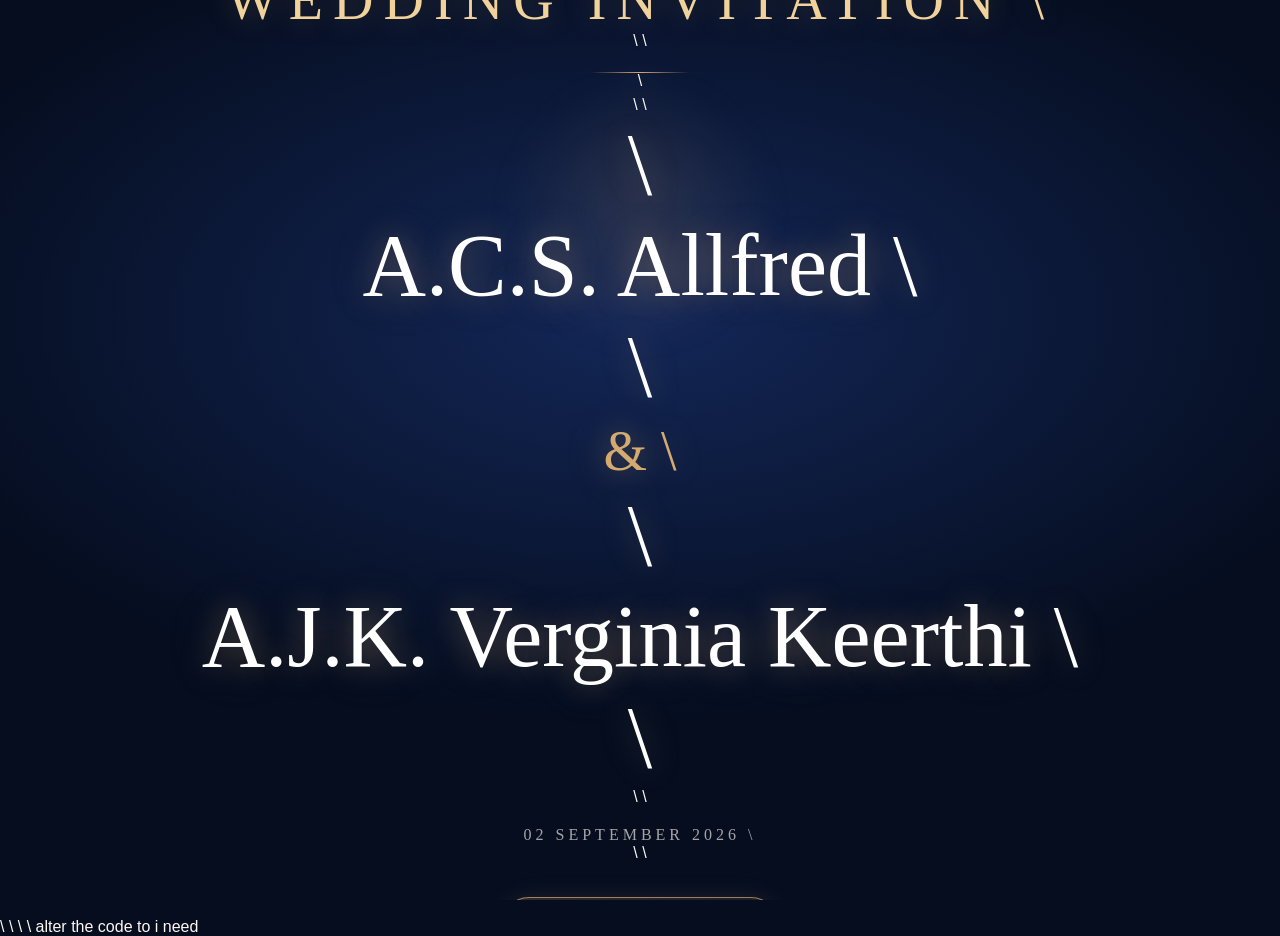
==== commit a00333c3: "Update index.html" ====
--- a/index.html
+++ b/index.html
@@ -1,1149 +1,863 @@
-<!DOCTYPE html>
-<html lang="en">
-
-<head>
-    <meta charset="UTF-8">
-
-    <meta name="viewport"
+this is the html code  i uplode bello 
+\<!DOCTYPE html>
+\<html lang="en">
+
+\<head>
+
+    \<!-- =====================================================
+         BASIC PAGE SETTINGS
+    \====================================================== -->
+
+    \<meta charset="UTF-8">
+
+    \<meta name="viewport"
           content="width=device-width, initial-scale=1.0">
 
-    <meta name="description"
-          content="Post-Wedding Reception Invitation – A.C.S. Allfred & A.J.K. Verginia Keerthi">
-
-    <meta name="theme-color" content="#f7f1e8">
-
-    <title>
-        Post-Wedding Reception – Allfred & Verginia Keerthi
-    </title>
-
-    <!-- Google Fonts -->
-    <link rel="preconnect" href="https://fonts.googleapis.com">
-    <link rel="preconnect" href="https://fonts.gstatic.com" crossorigin>
-
-    <link
-        href="https://fonts.googleapis.com/css2?family=Cormorant+Garamond:ital,wght@0,300;0,400;0,600;1,300;1,400;1,600&family=Dancing+Script:wght@400;500;600;700&family=Great+Vibes&family=Lato:wght@300;400;700&display=swap"
+    \<meta name="description"
+          content="Wedding Invitation – A.C.S. Allfred & A.J.K. Verginia Keerthi">
+
+    \<title>
+        Wedding Invitation – Allfred & Verginia Keerthi
+    \</title>
+
+
+    \<!-- =====================================================
+         GOOGLE FONTS
+    \====================================================== -->
+
+    \<link rel="preconnect"
+          href="[https://fonts.googleapis.com](https://fonts.googleapis.com)">
+
+    \<link rel="preconnect"
+          href="[https://fonts.gstatic.com](https://fonts.gstatic.com)"
+          crossorigin>
+
+    \<link
+        href="[https://fonts.googleapis.com/css2?family=Cormorant+Garamond\:ital,wght@0,300;0,400;0,600;1,300;1,400;1,600&family=Dancing+Script\:wght@400;500;600;700&family=Great+Vibes&family=Lato\:wght@300;400;700&display=swap](https://fonts.googleapis.com/css2?family=Cormorant+Garamond\:ital,wght@0,300;0,400;0,600;1,300;1,400;1,600\&family=Dancing+Script\:wght@400;500;600;700\&family=Great+Vibes\&family=Lato\:wght@300;400;700\&display=swap)"
         rel="stylesheet">
 
-    <!-- Main CSS -->
-    <link rel="stylesheet" href="style.css">
-
-</head>
-
-
-<body>
-
-
-    <!-- =====================================================
+
+    \<!-- =====================================================
+         CSS
+    \====================================================== -->
+
+    \<link rel="stylesheet" href="style.css">
+
+\</head>
+
+
+\<body>
+
+
+    \<!-- =====================================================
          COVER / OPENING SCREEN
-    ====================================================== -->
-
-    <div id="coverScreen">
-
-        <div class="cover-moon"></div>
-
-        <p class="cover-blessing">
+        &#x20;
+         This screen is displayed first.
+         The website remains hidden until the button is clicked.
+    \====================================================== -->
+
+    \<div id="coverScreen">
+
+        \<!-- Decorative moon -->
+        \<div class="cover-moon">\</div>
+
+        \<!-- Small top text -->
+        \<p class="cover-blessing">
             ✦ With the Blessings of Almighty God ✦
-        </p>
-
-        <h1 class="cover-title">
-            Post-Wedding Reception
-        </h1>
-
-        <div class="cover-line"></div>
-
-        <div class="cover-names">
-
-            <span>
+        \</p>
+
+        \<!-- Main title -->
+        \<h1 class="cover-title">
+            Wedding Invitation
+        \</h1>
+
+        \<!-- Gold divider -->
+        \<div class="cover-line">\</div>
+
+        \<!-- Couple names -->
+        \<div class="cover-names">
+
+            \<span>
                 A.C.S. Allfred
-            </span>
-
-            <span class="cover-amp">
+            \</span>
+
+            \<span class="cover-amp">
                 &
-            </span>
-
-            <span>
+            \</span>
+
+            \<span>
                 A.J.K. Verginia Keerthi
-            </span>
-
-        </div>
-
-        <p class="cover-date">
-            06 September 2026
-        </p>
-
-        <button
-            id="openInvitation"
-            class="open-button"
-            type="button">
-
-            <span class="button-icon">
+            \</span>
+
+        \</div>
+
+        \<!-- Date -->
+        \<p class="cover-date">
+            02 September 2026
+        \</p>
+
+        \<!-- Open button -->
+        \<button id="openInvitation"
+                class="open-button"
+                type="button">
+
+            \<span class="button-icon">
                 ♡
-            </span>
+            \</span>
 
             Open Invitation
 
-        </button>
-
-        <p class="cover-hint">
+        \</button>
+
+        \<p class="cover-hint">
             Tap to open
-        </p>
-
-    </div>
-
-
-    <!-- =====================================================
-         BACKGROUND MUSIC
-    ====================================================== -->
-
-    <audio
+        \</p>
+
+    \</div>
+
+
+
+    \<!-- =====================================================
+         AUDIO
+        &#x20;
+         Music starts after the user clicks "Open Invitation".
+         This avoids browser autoplay restrictions.
+    \====================================================== -->
+
+    \<audio
         id="weddingSong"
-        src="Vallavan_bgm.music(256k).mp3.mpeg"
+        src="Vallavan\_bgm.music(256k).mp3.mpeg"
         loop
         preload="auto">
-    </audio>
-
-
-    <!-- =====================================================
+    \</audio>
+
+
+
+    \<!-- =====================================================
          MAIN WEBSITE
-    ====================================================== -->
-
-    <main id="weddingWebsite" class="website-hidden">
-
-
-        <!-- =================================================
-             STAR / DECORATIVE BACKGROUND
-        ================================================== -->
-
-        <canvas id="starfield"></canvas>
-
-
-        <!-- =================================================
+        &#x20;
+         Hidden until the cover button is clicked.
+    \====================================================== -->
+
+    \<main id="weddingWebsite" class="website-hidden">
+
+
+        \<!-- =================================================
+             STAR BACKGROUND
+        \================================================== -->
+
+        \<canvas id="starfield">\</canvas>
+
+
+
+        \<!-- =================================================
              HERO SECTION
-        ================================================== -->
-
-        <section id="hero">
-
-            <div class="moon-glow"></div>
-
-            <p class="join-label">
+        \================================================== -->
+
+        \<section id="hero">
+
+            \<div class="moon-glow">\</div>
+
+            \<p class="join-label">
                 ✦ With the Blessings of Almighty God ✦
-            </p>
-
-            <h1 class="invite-title">
-                Post-Wedding Reception
-            </h1>
-
-            <div class="gold-line"></div>
-
-
-            <div class="names">
+            \</p>
+
+            \<h1 class="invite-title">
+                Wedding Invitation
+            \</h1>
+
+            \<div class="gold-line">\</div>
+
+            \<div class="names">
 
                 A.C.S. Allfred
 
-                <span class="amp">
+                \<span class="amp">
                     &amp;
-                </span>
+                \</span>
 
                 A.J.K. Verginia Keerthi
 
-            </div>
-
-
-            <p class="tagline">
-
-                “The Lord has done great things for us,
-                and we are filled with joy.”
-
-                <br>
-
-                <span>
-                    — Psalm 126:3
-                </span>
-
-            </p>
-
-
-            <p class="invitation-text">
-
-                With great joy, we invite you to the
-                Post-Wedding Reception of
-
-                <strong>
-                    A.C.S. Allfred &amp; A.J.K. Verginia Keerthi
-                </strong>
-
-                and request the honour of your gracious
-                presence and blessings on this joyful occasion.
-
-            </p>
-
-        </section>
-
-
-        <!-- =================================================
+            \</div>
+
+            \<p class="tagline">
+
+                “What God has joined together,
+                let no one separate.”
+
+                \<br>
+
+                \<span>
+                    — Mark 10:9
+                \</span>
+
+            \</p>
+
+            \<p class="invitation-text">
+
+                With the abundant blessings of Almighty God
+                and the loving prayers of our beloved
+                grandparents and family members,
+                we cordially invite you to grace the wedding
+                ceremony of our beloved children with your
+                esteemed presence and blessings.
+
+            \</p>
+
+        \</section>
+
+
+
+        \<!-- =================================================
              COUNTDOWN
-        ================================================== -->
-
-        <section id="countdown" class="fade-in">
-
-            <div class="container">
-
-                <span class="section-label">
-                    Counting down to the reception
-                </span>
-
-                <div class="divider">
-                    <span>✦</span>
-                </div>
-
-
-                <div class="countdown-grid">
-
-                    <div class="countdown-box">
-
-                        <div class="num" id="cdDays">
-                            --
-                        </div>
-
-                        <div class="lbl">
+        \================================================== -->
+
+        \<section id="countdown" class="fade-in">
+
+            \<div class="container">
+
+                \<span class="section-label">
+                    Counting down to the wedding day
+                \</span>
+
+                \<div class="divider">
+                    \<span>✦\</span>
+                \</div>
+
+                \<div class="countdown-grid">
+
+                    \<div class="countdown-box">
+
+                        \<div class="num" id="cdDays">
+                            \--
+                        \</div>
+
+                        \<div class="lbl">
                             Days
-                        </div>
-
-                    </div>
-
-
-                    <div class="countdown-box">
-
-                        <div class="num" id="cdHours">
-                            --
-                        </div>
-
-                        <div class="lbl">
+                        \</div>
+
+                    \</div>
+
+
+                    \<div class="countdown-box">
+
+                        \<div class="num" id="cdHours">
+                            \--
+                        \</div>
+
+                        \<div class="lbl">
                             Hours
-                        </div>
-
-                    </div>
-
-
-                    <div class="countdown-box">
-
-                        <div class="num" id="cdMins">
-                            --
-                        </div>
-
-                        <div class="lbl">
+                        \</div>
+
+                    \</div>
+
+
+                    \<div class="countdown-box">
+
+                        \<div class="num" id="cdMins">
+                            \--
+                        \</div>
+
+                        \<div class="lbl">
                             Minutes
-                        </div>
-
-                    </div>
-
-
-                    <div class="countdown-box">
-
-                        <div class="num" id="cdSecs">
-                            --
-                        </div>
-
-                        <div class="lbl">
+                        \</div>
+
+                    \</div>
+
+
+                    \<div class="countdown-box">
+
+                        \<div class="num" id="cdSecs">
+                            \--
+                        \</div>
+
+                        \<div class="lbl">
                             Seconds
-                        </div>
-
-                    </div>
-
-                </div>
-
-            </div>
-
-        </section>
-
-
-        <!-- =================================================
-             INVITATION MESSAGE
-        ================================================== -->
-
-        <section id="invitation" class="fade-in">
-
-            <div class="container">
-
-                <span class="section-label">
-                    A Joyful Invitation
-                </span>
-
-                <div class="divider">
-                    <span>♡</span>
-                </div>
-
-
-                <div class="reception-box">
-
-                    <h2 class="section-title">
-                        With Great Joy
-                    </h2>
-
-                    <p>
-
-                        “The Lord has done great things for us,
-                        and we are filled with joy.”
-
-                    </p>
-
-                    <p>
-
-                        With great joy, we invite you to the
-                        <strong>Post-Wedding Reception</strong>
-                        of our beloved
-
-                    </p>
-
-
-                    <div class="highlight-names">
-
-                        <span>
-                            A.C.S. Allfred
-                        </span>
-
-                        <span class="amp">
-                            &amp;
-                        </span>
-
-                        <span>
-                            A.J.K. Verginia Keerthi
-                        </span>
-
-                    </div>
-
-
-                    <p>
-
-                        Your gracious presence and blessings
-                        will make this celebration even more
-                        special and memorable for us.
-
-                    </p>
-
-                </div>
-
-            </div>
-
-        </section>
-
-
-        <!-- =================================================
+                        \</div>
+
+                    \</div>
+
+                \</div>
+
+            \</div>
+
+        \</section>
+
+
+
+        \<!-- =================================================
              FAMILY
-        ================================================== -->
-
-        <section id="family" class="fade-in">
-
-            <div class="container">
-
-                <span class="section-label">
+        \================================================== -->
+
+        \<section id="family" class="fade-in">
+
+            \<div class="container">
+
+                \<span class="section-label">
                     With the blessings of our families
-                </span>
-
-                <div class="divider">
-                    <span>♡</span>
-                </div>
-
-
-                <div class="family-grid">
-
-
-                    <!-- Bride Family -->
-
-                    <div class="family-card">
-
-                        <p class="family-label">
+                \</span>
+
+                \<div class="divider">
+                    \<span>♡\</span>
+                \</div>
+
+
+                \<div class="family-grid">
+
+                    \<div class="family-card">
+
+                        \<p class="family-label">
                             Bride's Family
-                        </p>
-
-                        <h2>
+                        \</p>
+
+                        \<h2>
                             Mrs. Cecilly Charles
-                        </h2>
-
-                        <p>
+                        \</h2>
+
+                        \<p>
                             Coimbatore
-                        </p>
-
-                    </div>
-
-
-                    <!-- Groom Family -->
-
-                    <div class="family-card">
-
-                        <p class="family-label">
+                        \</p>
+
+                    \</div>
+
+
+                    \<div class="family-card">
+
+                        \<p class="family-label">
                             Groom's Family
-                        </p>
-
-                        <h2>
+                        \</p>
+
+                        \<h2>
                             Mr. G. Anthonyswamy Jaikumar
-                        </h2>
-
-                        <h2>
+                        \</h2>
+
+                        \<h2>
                             Mrs. A.J.K. Irudaya Catherine
-                        </h2>
-
-                        <p>
+                        \</h2>
+
+                        \<p>
                             Bengaluru
-                        </p>
-
-                    </div>
-
-                </div>
-
-            </div>
-
-        </section>
-
-
-        <!-- =================================================
-             RECEPTION EVENT
-        ================================================== -->
-
-        <section id="events" class="fade-in">
-
-            <div class="container">
-
-                <span class="section-label">
-                    Join Us in Celebration
-                </span>
-
-                <div class="divider">
-                    <span>✦</span>
-                </div>
-
-                <h2 class="section-title">
-                    Post-Wedding Reception
-                </h2>
-
-
-                <div class="event-card single-event">
-
-                    <p class="event-type">
-                        ✿ Reception Day ✿
-                    </p>
-
-
-                    <div class="big-date">
-                        06
-                    </div>
-
-
-                    <div class="month-year">
+                        \</p>
+
+                    \</div>
+
+                \</div>
+
+            \</div>
+
+        \</section>
+
+
+
+        \<!-- =================================================
+             WEDDING CEREMONY
+        \================================================== -->
+
+        \<section id="events" class="fade-in">
+
+            \<div class="container">
+
+                \<span class="section-label">
+                    The Wedding Ceremony
+                \</span>
+
+                \<div class="divider">
+                    \<span>✦\</span>
+                \</div>
+
+                \<h2 class="section-title">
+                    Holy Matrimony
+                \</h2>
+
+
+                \<div class="event-card single-event">
+
+                    \<p class="event-type">
+                        ✿ Wedding Day ✿
+                    \</p>
+
+                    \<div class="big-date">
+                        02
+                    \</div>
+
+                    \<div class="month-year">
                         September 2026
-                    </div>
-
-
-                    <div class="day-name">
-                        Sunday
-                    </div>
-
-
-                    <div class="divider">
-                        <span>♡</span>
-                    </div>
-
-
-                    <!-- Time -->
-
-                    <div class="info-row">
-
-                        <span>
-                            🕧
-                        </span>
-
-                        <span>
-                            12:30 PM onwards
-                        </span>
-
-                    </div>
-
-
-                    <!-- Venue -->
-
-                    <div class="info-row">
-
-                        <span>
-                            📍
-                        </span>
-
-                        <span>
-
-                            DSA Bhavan,
-                            <br>
-                            Dubasipalya,
-                            <br>
-                            Bangalore - 560059
-
-                        </span>
-
-                    </div>
-
-
-                    <p class="bishop">
-
-                        We look forward to your gracious
-                        presence and blessings.
-
-                    </p>
-
-                </div>
-
-            </div>
-
-        </section>
-
-
-        <!-- =================================================
+                    \</div>
+
+                    \<div class="day-name">
+                        Wednesday
+                    \</div>
+
+                    \<div class="divider">
+                        \<span>♡\</span>
+                    \</div>
+
+
+                    \<div class="info-row">
+
+                        \<span>🕘\</span>
+
+                        \<span>
+                            9:30 AM
+                        \</span>
+
+                    \</div>
+
+
+                    \<div class="info-row">
+
+                        \<span>⛪\</span>
+
+                        \<span>
+
+                            St. Joseph's Church,
+
+                            \<br>
+
+                            Podanur, Coimbatore
+
+                        \</span>
+
+                    \</div>
+
+
+                    \<p class="bishop">
+
+                        Holy Mass will be solemnized by
+
+                        \<br>
+
+                        \<strong>
+                            His Grace Most Rev. Dr. Arokiaraj Savarimuthu
+                        \</strong>
+
+                        \<br>
+
+                        \<span>
+                            (Bishop of the Diocese of Tiruchirappalli)
+                        \</span>
+
+                        \<br>
+
+                        together with the concelebrating priests.
+
+                    \</p>
+
+                \</div>
+
+            \</div>
+
+        \</section>
+
+
+
+        \<!-- =================================================
              CALENDAR
-        ================================================== -->
-
-        <section id="calendar" class="fade-in">
-
-            <div class="container">
-
-                <span class="section-label">
+        \================================================== -->
+
+        \<section id="calendar" class="fade-in">
+
+            \<div class="container">
+
+                \<span class="section-label">
                     Mark your calendar
-                </span>
-
-                <div class="divider">
-                    <span>✦</span>
-                </div>
-
-
-                <h2 class="section-title">
+                \</span>
+
+                \<div class="divider">
+                    \<span>✦\</span>
+                \</div>
+
+                \<h2 class="section-title">
                     September 2026
-                </h2>
-
-
-                <br>
-
-
-                <div class="cal-widget">
-
-                    <div class="cal-header">
+                \</h2>
+
+                \<br>
+
+
+                \<div class="cal-widget">
+
+                    \<div class="cal-header">
                         September 2026
-                    </div>
-
-
-                    <div class="cal-grid">
-
-                        <!-- Week days -->
-
-                        <div class="cal-day-name">
-                            Sun
-                        </div>
-
-                        <div class="cal-day-name">
-                            Mon
-                        </div>
-
-                        <div class="cal-day-name">
-                            Tue
-                        </div>
-
-                        <div class="cal-day-name">
-                            Wed
-                        </div>
-
-                        <div class="cal-day-name">
-                            Thu
-                        </div>
-
-                        <div class="cal-day-name">
-                            Fri
-                        </div>
-
-                        <div class="cal-day-name">
-                            Sat
-                        </div>
-
-
-                        <!-- Empty days before September 1 -->
-
-                        <div class="cal-empty"></div>
-
-                        <div class="cal-empty"></div>
-
-                        <div class="cal-day">
-                            1
-                        </div>
-
-
-                        <div class="cal-day wedding-day">
-                            2
-                        </div>
-
-
-                        <div class="cal-day">
-                            3
-                        </div>
-
-                        <div class="cal-day">
-                            4
-                        </div>
-
-                        <div class="cal-day">
-                            5
-                        </div>
-
-
-                        <!-- Week 2 -->
-
-                        <div class="cal-day reception-day">
-                            <span>6</span>
-                            <small>Reception</small>
-                        </div>
-
-                        <div class="cal-day">
-                            7
-                        </div>
-
-                        <div class="cal-day">
-                            8
-                        </div>
-
-                        <div class="cal-day">
-                            9
-                        </div>
-
-                        <div class="cal-day">
-                            10
-                        </div>
-
-                        <div class="cal-day">
-                            11
-                        </div>
-
-                        <div class="cal-day">
-                            12
-                        </div>
-
-
-                        <!-- Week 3 -->
-
-                        <div class="cal-day">
-                            13
-                        </div>
-
-                        <div class="cal-day">
-                            14
-                        </div>
-
-                        <div class="cal-day">
-                            15
-                        </div>
-
-                        <div class="cal-day">
-                            16
-                        </div>
-
-                        <div class="cal-day">
-                            17
-                        </div>
-
-                        <div class="cal-day">
-                            18
-                        </div>
-
-                        <div class="cal-day">
-                            19
-                        </div>
-
-
-                        <!-- Week 4 -->
-
-                        <div class="cal-day">
-                            20
-                        </div>
-
-                        <div class="cal-day">
-                            21
-                        </div>
-
-                        <div class="cal-day">
-                            22
-                        </div>
-
-                        <div class="cal-day">
-                            23
-                        </div>
-
-                        <div class="cal-day">
-                            24
-                        </div>
-
-                        <div class="cal-day">
-                            25
-                        </div>
-
-                        <div class="cal-day">
-                            26
-                        </div>
-
-
-                        <!-- Week 5 -->
-
-                        <div class="cal-day">
-                            27
-                        </div>
-
-                        <div class="cal-day">
-                            28
-                        </div>
-
-                        <div class="cal-day">
-                            29
-                        </div>
-
-                        <div class="cal-day">
-                            30
-                        </div>
-
-                        <div class="cal-empty"></div>
-
-                        <div class="cal-empty"></div>
-
-                        <div class="cal-empty"></div>
-
-                    </div>
-
-
-                    <div class="cal-legend">
-
-                        <span>
-
-                            <span class="dot dot-gold"></span>
-
-                            Post-Wedding Reception – 6th
-
-                        </span>
-
-                    </div>
-
-                </div>
-
-            </div>
-
-        </section>
-
-
-        <!-- =================================================
-             RECEPTION VENUE
-        ================================================== -->
-
-        <section id="venue" class="fade-in">
-
-            <div class="container">
-
-                <span class="section-label">
+                    \</div>
+
+                    \<div
+                        class="cal-grid"
+                        id="calGrid">
+                    \</div>
+
+                    \<div class="cal-legend">
+
+                        \<span>
+
+                            \<span class="dot dot-gold">\</span>
+
+                            Wedding – 2nd
+
+                        \</span>
+
+                    \</div>
+
+                \</div>
+
+            \</div>
+
+        \</section>
+
+
+
+        \<!-- =================================================
+             WEDDING VENUE
+        \================================================== -->
+
+        \<section id="venue" class="fade-in">
+
+            \<div class="container">
+
+                \<span class="section-label">
                     Where love awaits
-                </span>
-
-                <div class="divider">
-                    <span>✦</span>
-                </div>
-
-
-                <div class="reception-box">
-
-                    <h2 class="section-title">
-                        Reception Venue
-                    </h2>
-
-
-                    <p>
+                \</span>
+
+                \<div class="divider">
+                    \<span>✦\</span>
+                \</div>
+
+
+                \<div class="reception-box">
+
+                    \<h2 class="section-title">
+                        Wedding Venue
+                    \</h2>
+
+                    \<p>
 
                         We request the honour of your presence
-                        at the Post-Wedding Reception of
-
-                    </p>
-
-
-                    <h3 class="venue-highlight">
-
-                        A.C.S. Allfred
-                        <span>&amp;</span>
-                        A.J.K. Verginia Keerthi
-
-                    </h3>
-
-
-                    <p>
+                        at the wedding ceremony at
+
+                        \<strong>
+                            St. Joseph's Church,
+                            Podanur,
+                            Coimbatore
+                        \</strong>
 
                         on
 
-                        <strong>
-                            Sunday, 6 September 2026
-                        </strong>
-
-                        at
-
-                        <strong>
-                            12:30 PM onwards
-                        </strong>
-
-                    </p>
-
-                </div>
-
-
-                <!-- Google Map -->
-
-                <div class="venue-card fade-in">
-
-                    <div class="map-wrapper">
-
-                        <iframe
-                            src="https://maps.google.com/maps?q=DSA%20Bhavan%20Dubasipalya%20Bangalore%20560059&output=embed&z=15"
+                        \<strong>
+                            02 September 2026 at 9:30 AM
+                        \</strong>
+
+                    \</p>
+
+                \</div>
+
+
+                \<div class="venue-card fade-in">
+
+                    \<div class="map-wrapper">
+
+                        \<iframe
+                            src="[https://maps.google.com/maps?q=St+Joseph%27s+Church+Podanur+Coimbatore&output=embed&z=15](https://maps.google.com/maps?q=St+Joseph%27s+Church+Podanur+Coimbatore\&output=embed\&z=15)"
                             allowfullscreen
                             loading="lazy"
                             referrerpolicy="no-referrer-when-downgrade"
-                            title="DSA Bhavan Dubasipalya Bangalore">
-                        </iframe>
-
-                    </div>
-
-
-                    <div class="venue-info">
-
-                        <p class="venue-type">
-                            📍 Reception Venue
-                        </p>
-
-
-                        <h3>
-                            DSA Bhavan
-                        </h3>
-
-
-                        <p>
-
-                            Dubasipalya,
-                            <br>
-                            Bangalore - 560059
-
-                        </p>
-
-
-                        <p>
-
-                            Sunday, 6 September 2026
-                            <br>
-                            12:30 PM onwards
-
-                        </p>
-
-
-                        <!-- Google Maps Button -->
-
-                        <a
-                            class="map-button"
-                            href="https://www.google.com/maps/search/?api=1&query=DSA+Bhavan+Dubasipalya+Bangalore+560059"
-                            target="_blank"
-                            rel="noopener">
-
-                            📍 Open in Google Maps
-
-                        </a>
-
-                    </div>
-
-                </div>
-
-            </div>
-
-        </section>
-
-
-        <!-- =================================================
-             CONTACT
-        ================================================== -->
-
-        <section id="contact" class="fade-in">
-
-            <div class="container">
-
-                <span class="section-label">
-                    For more information
-                </span>
-
-                <div class="divider">
-                    <span>♡</span>
-                </div>
-
-
-                <h2 class="section-title">
-                    Contact
-                </h2>
-
-
-                <div class="family-grid">
-
-
-                    <!-- Chones -->
-
-                    <div class="family-card">
-
-                        <p class="family-label">
-                            Chones
-                        </p>
-
-                        <h2>
-                            9740813249
-                        </h2>
-
-
-                        <a
-                            href="tel:+919740813249"
-                            class="contact-button">
-
-                            📞 Call
-
-                        </a>
-
-                    </div>
-
-
-                    <!-- Alex -->
-
-                    <div class="family-card">
-
-                        <p class="family-label">
-                            Alex
-                        </p>
-
-                        <h2>
-                            9900950144
-                        </h2>
-
-
-                        <a
-                            href="tel:+919900950144"
-                            class="contact-button">
-
-                            📞 Call
-
-                        </a>
-
-                    </div>
-
-                </div>
-
-            </div>
-
-        </section>
-
-
-        <!-- =================================================
+                            title="St. Joseph's Church Podanur Coimbatore">
+                        \</iframe>
+
+                    \</div>
+
+
+                    \<div class="venue-info">
+
+                        \<p class="venue-type">
+                            ⛪ Wedding Venue
+                        \</p>
+
+                        \<h3>
+                            St. Joseph's Church
+                        \</h3>
+
+                        \<p>
+                            Podanur,
+                            \<br>
+                            Coimbatore
+                        \</p>
+
+                        \<p>
+                            02 September 2026 · 9:30 AM
+                        \</p>
+
+                    \</div>
+
+                \</div>
+
+            \</div>
+
+        \</section>
+
+
+
+        \<!-- =================================================
+             RECEPTION
+        \================================================== -->
+
+        \<section id="reception" class="fade-in">
+
+            \<div class="container">
+
+                \<span class="section-label">
+                    And thereafter
+                \</span>
+
+                \<div class="divider">
+                    \<span>♡\</span>
+                \</div>
+
+
+                \<div class="reception-box">
+
+                    \<h2 class="section-title">
+                        Reception
+                    \</h2>
+
+                    \<p>
+
+                        And thereafter, for the reception at
+
+                        \<strong>
+
+                            Lakshmi Hall,
+                            Bharathi Nagar,
+                            Podanur Main Road,
+                            Coimbatore.
+
+                        \</strong>
+
+                    \</p>
+
+                \</div>
+
+
+                \<div class="venue-card fade-in">
+
+                    \<div class="map-wrapper">
+
+                        \<iframe
+                            src="[https://maps.google.com/maps?q=Lakshmi+Hall+Podanur+Main+Road+Coimbatore&output=embed&z=15](https://maps.google.com/maps?q=Lakshmi+Hall+Podanur+Main+Road+Coimbatore\&output=embed\&z=15)"
+                            allowfullscreen
+                            loading="lazy"
+                            referrerpolicy="no-referrer-when-downgrade"
+                            title="Lakshmi Hall Podanur Coimbatore">
+                        \</iframe>
+
+                    \</div>
+
+
+                    \<div class="venue-info">
+
+                        \<p class="venue-type">
+                            🎉 Reception Venue
+                        \</p>
+
+                        \<h3>
+                            Lakshmi Hall
+                        \</h3>
+
+                        \<p>
+
+                            Bharathi Nagar,
+                            Podanur Main Road,
+
+                            \<br>
+
+                            Coimbatore
+
+                        \</p>
+
+                    \</div>
+
+                \</div>
+
+            \</div>
+
+        \</section>
+
+
+
+        \<!-- =================================================
              FOOTER
-        ================================================== -->
-
-        <section id="footer">
-
-
-            <svg
+        \================================================== -->
+
+        \<section id="footer">
+
+            \<svg
                 class="cityscape"
                 viewBox="0 0 1000 260"
-                xmlns="http://www.w3.org/2000/svg"
+                xmlns="[http://www.w3.org/2000/svg](http://www.w3.org/2000/svg)"
                 preserveAspectRatio="xMidYMax meet">
 
 
-                <g fill="#d4aa70">
-
-                    <rect x="0" y="180" width="1000" height="80"/>
-
-                    <rect x="20" y="140" width="40" height="40"/>
-                    <rect x="70" y="120" width="50" height="60"/>
-                    <rect x="130" y="100" width="35" height="80"/>
-                    <rect x="175" y="130" width="30" height="50"/>
-                    <rect x="215" y="110" width="55" height="70"/>
-                    <rect x="280" y="90" width="40" height="90"/>
-                    <rect x="330" y="120" width="30" height="60"/>
-                    <rect x="370" y="70" width="45" height="110"/>
-                    <rect x="430" y="100" width="60" height="80"/>
-
-                    <polygon
-                        points="460,60 430,100 490,100"/>
-
-                    <rect
-                        x="453"
-                        y="35"
-                        width="14"
-                        height="30"/>
-
-                    <rect
-                        x="447"
-                        y="52"
-                        width="26"
-                        height="5"/>
-
-                    <rect x="500" y="80" width="45" height="100"/>
-                    <rect x="555" y="110" width="30" height="70"/>
-                    <rect x="595" y="90" width="50" height="90"/>
-                    <rect x="655" y="120" width="35" height="60"/>
-                    <rect x="700" y="100" width="40" height="80"/>
-                    <rect x="750" y="130" width="30" height="50"/>
-                    <rect x="790" y="110" width="50" height="70"/>
-                    <rect x="850" y="140" width="40" height="40"/>
-                    <rect x="900" y="120" width="35" height="60"/>
-                    <rect x="945" y="150" width="55" height="30"/>
-
-                </g>
-
-
-                <g
+                \<g fill="#d4aa70">
+
+                    \<rect x="0" y="180" width="1000" height="80"/>
+
+                    \<rect x="20" y="140" width="40" height="40"/>
+                    \<rect x="70" y="120" width="50" height="60"/>
+                    \<rect x="130" y="100" width="35" height="80"/>
+                    \<rect x="175" y="130" width="30" height="50"/>
+                    \<rect x="215" y="110" width="55" height="70"/>
+                    \<rect x="280" y="90" width="40" height="90"/>
+                    \<rect x="330" y="120" width="30" height="60"/>
+                    \<rect x="370" y="70" width="45" height="110"/>
+                    \<rect x="430" y="100" width="60" height="80"/>
+
+                    \<polygon points="460,60 430,100 490,100"/>
+
+                    \<rect x="453" y="35" width="14" height="30"/>
+                    \<rect x="447" y="52" width="26" height="5"/>
+
+                    \<rect x="500" y="80" width="45" height="100"/>
+                    \<rect x="555" y="110" width="30" height="70"/>
+                    \<rect x="595" y="90" width="50" height="90"/>
+                    \<rect x="655" y="120" width="35" height="60"/>
+                    \<rect x="700" y="100" width="40" height="80"/>
+                    \<rect x="750" y="130" width="30" height="50"/>
+                    \<rect x="790" y="110" width="50" height="70"/>
+                    \<rect x="850" y="140" width="40" height="40"/>
+                    \<rect x="900" y="120" width="35" height="60"/>
+                    \<rect x="945" y="150" width="55" height="30"/>
+
+                \</g>
+
+
+                \<g
                     transform="translate(450,115)"
                     fill="#1a2a5a">
 
-                    <ellipse
+                    \<ellipse
                         cx="-15"
                         cy="-30"
                         rx="9"
                         ry="9"/>
 
-                    <path
+                    \<path
                         d="M-24 -20 Q-25 10 -35 40 Q-5 40 -5 -20Z"/>
 
-                    <ellipse
+                    \<ellipse
                         cx="15"
                         cy="-30"
                         rx="9"
                         ry="9"/>
 
-                    <path
+                    \<path
                         d="M6 -20 Q5 10 25 40 Q35 40 24 -20Z"/>
 
-                    <path
+                    \<path
                         d="M-5 0 Q0 5 5 0"
                         stroke="#d4aa70"
                         stroke-width="2"
                         fill="none"/>
 
-                </g>
-
-
-                <circle
+                \</g>
+
+
+                \<circle
                     cx="500"
                     cy="30"
                     r="25"
                     fill="rgba(212,170,112,0.15)"/>
 
-
-                <circle
+                \<circle
                     cx="500"
                     cy="30"
                     r="18"
                     fill="rgba(212,170,112,0.1)"/>
 
-            </svg>
-
-
-            <div class="container footer-content">
-
-                <span class="section-label">
+            \</svg>
+
+
+            \<div class="container footer-content">
+
+                \<span class="section-label">
                     With Love
-                </span>
-
-
-                <div class="divider">
-                    <span>✦</span>
-                </div>
-
-
-                <p class="footer-msg">
+                \</span>
+
+                \<div class="divider">
+                    \<span>✦\</span>
+                \</div>
+
+                \<p class="footer-msg">
 
                     “Your gracious presence and blessings
                     will greatly enhance our joy on this
                     auspicious occasion.”
 
-                </p>
-
-
-                <div class="footer-names">
+                \</p>
+
+
+                \<div class="footer-names">
 
                     A.C.S. Allfred
                     &amp;
                     A.J.K. Verginia Keerthi
 
-                </div>
-
-
-                <div class="footer-date">
-
-                    06
+                \</div>
+
+
+                \<div class="footer-date">
+
+                    02
                     &nbsp;
                     September
                     &nbsp;
                     2026
 
-                </div>
-
-
-                <br>
-                <br>
-
-
-                <!-- Contact -->
-
-                <p class="creator">
-
-                    Chones:
-
-                    <a href="tel:+919740813249">
-                        📞 9740813249
-                    </a>
-
-                    &nbsp; | &nbsp;
-
-                    Alex:
-
-                    <a href="tel:+919900950144">
-                        📞 9900950144
-                    </a>
-
-                </p>
-
-
-                <p class="creator">
+                \</div>
+
+
+                \<br>
+                \<br>
+
+
+                \<p class="creator">
 
                     Made by: Justin Cruz
 
                     &nbsp;|&nbsp;
 
-                    <a
-                        href="https://www.instagram.com/cruxxz.__"
-                        target="_blank"
+                    \<a
+                        href="[https://www.instagram.com/cruxxz.\_\_](https://www.instagram.com/cruxxz.__)"
+                        target="\_blank"
                         rel="noopener">
 
-                        📸 @cruxxz.__
-
-                    </a>
+                        📸 @cruxxz.\_\_
+
+                    \</a>
 
                     &nbsp;|&nbsp;
 
-                    <a href="tel:+917418006223">
+                    \<a href="tel:+917418006223">
 
                         📞 +91 7418006223
 
-                    </a>
-
-                </p>
-
-            </div>
-
-        </section>
-
-
-    </main>
-
-
-    <!-- =====================================================
+                    \</a>
+
+                \</p>
+
+            \</div>
+
+        \</section>
+
+
+    \</main>
+
+
+
+    \<!-- =====================================================
          JAVASCRIPT
-    ====================================================== -->
-
-    <script src="script.js"></script>
-
-</body>
-
-</html>
+    \====================================================== -->
+
+    \<script src="script.js">\</script>
+
+\</body>
+
+\</html>
+ alter the code to i need 
--- a/style.css
+++ b/style.css
@@ -1688,3 +1688,5 @@
         transition-duration: 0.01ms !important;
     }
 }
+
+this is css code alter the code  give me full css code 
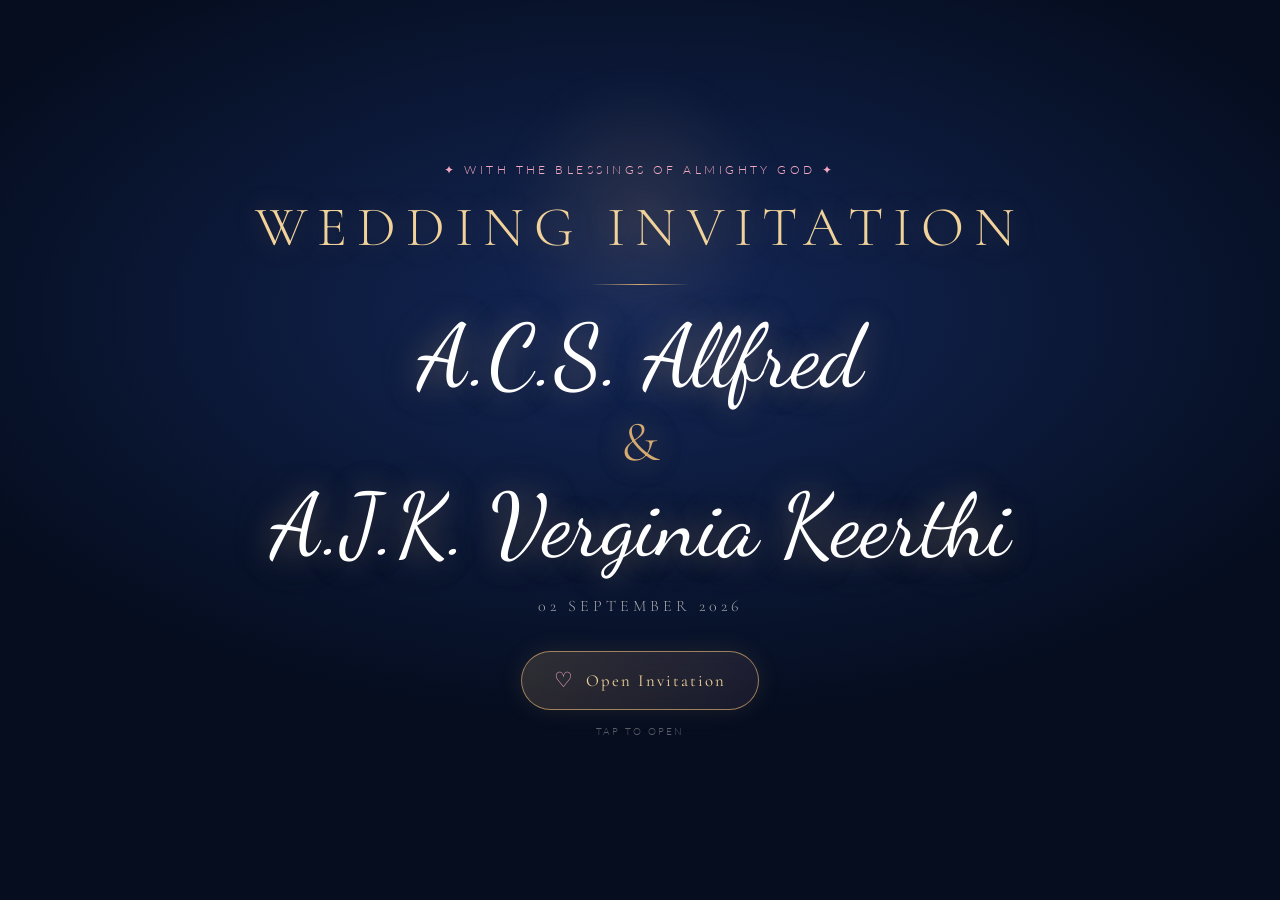
==== commit 17476e19: "Fix HTML encoding and structure issues" ====
--- a/index.html
+++ b/index.html
@@ -1,199 +1,198 @@
-this is the html code  i uplode bello 
-\<!DOCTYPE html>
-\<html lang="en">
-
-\<head>
-
-    \<!-- =====================================================
+<!DOCTYPE html>
+<html lang="en">
+
+<head>
+
+    <!-- =====================================================
          BASIC PAGE SETTINGS
-    \====================================================== -->
-
-    \<meta charset="UTF-8">
-
-    \<meta name="viewport"
+    ====================================================== -->
+
+    <meta charset="UTF-8">
+
+    <meta name="viewport"
           content="width=device-width, initial-scale=1.0">
 
-    \<meta name="description"
+    <meta name="description"
           content="Wedding Invitation – A.C.S. Allfred & A.J.K. Verginia Keerthi">
 
-    \<title>
+    <title>
         Wedding Invitation – Allfred & Verginia Keerthi
-    \</title>
-
-
-    \<!-- =====================================================
+    </title>
+
+
+    <!-- =====================================================
          GOOGLE FONTS
-    \====================================================== -->
-
-    \<link rel="preconnect"
-          href="[https://fonts.googleapis.com](https://fonts.googleapis.com)">
-
-    \<link rel="preconnect"
-          href="[https://fonts.gstatic.com](https://fonts.gstatic.com)"
+    ====================================================== -->
+
+    <link rel="preconnect"
+          href="https://fonts.googleapis.com">
+
+    <link rel="preconnect"
+          href="https://fonts.gstatic.com"
           crossorigin>
 
-    \<link
-        href="[https://fonts.googleapis.com/css2?family=Cormorant+Garamond\:ital,wght@0,300;0,400;0,600;1,300;1,400;1,600&family=Dancing+Script\:wght@400;500;600;700&family=Great+Vibes&family=Lato\:wght@300;400;700&display=swap](https://fonts.googleapis.com/css2?family=Cormorant+Garamond\:ital,wght@0,300;0,400;0,600;1,300;1,400;1,600\&family=Dancing+Script\:wght@400;500;600;700\&family=Great+Vibes\&family=Lato\:wght@300;400;700\&display=swap)"
+    <link
+        href="https://fonts.googleapis.com/css2?family=Cormorant+Garamond:ital,wght@0,300;0,400;0,600;1,300;1,400;1,600&family=Dancing+Script:wght@400;500;600;700&family=Great+Vibes&family=Lato:wght@300;400;700&display=swap"
         rel="stylesheet">
 
 
-    \<!-- =====================================================
+    <!-- =====================================================
          CSS
-    \====================================================== -->
-
-    \<link rel="stylesheet" href="style.css">
-
-\</head>
-
-
-\<body>
-
-
-    \<!-- =====================================================
+    ====================================================== -->
+
+    <link rel="stylesheet" href="style.css">
+
+</head>
+
+
+<body>
+
+
+    <!-- =====================================================
          COVER / OPENING SCREEN
-        &#x20;
+         
          This screen is displayed first.
          The website remains hidden until the button is clicked.
-    \====================================================== -->
-
-    \<div id="coverScreen">
-
-        \<!-- Decorative moon -->
-        \<div class="cover-moon">\</div>
-
-        \<!-- Small top text -->
-        \<p class="cover-blessing">
+    ====================================================== -->
+
+    <div id="coverScreen">
+
+        <!-- Decorative moon -->
+        <div class="cover-moon"></div>
+
+        <!-- Small top text -->
+        <p class="cover-blessing">
             ✦ With the Blessings of Almighty God ✦
-        \</p>
-
-        \<!-- Main title -->
-        \<h1 class="cover-title">
+        </p>
+
+        <!-- Main title -->
+        <h1 class="cover-title">
             Wedding Invitation
-        \</h1>
-
-        \<!-- Gold divider -->
-        \<div class="cover-line">\</div>
-
-        \<!-- Couple names -->
-        \<div class="cover-names">
-
-            \<span>
+        </h1>
+
+        <!-- Gold divider -->
+        <div class="cover-line"></div>
+
+        <!-- Couple names -->
+        <div class="cover-names">
+
+            <span>
                 A.C.S. Allfred
-            \</span>
-
-            \<span class="cover-amp">
+            </span>
+
+            <span class="cover-amp">
                 &
-            \</span>
-
-            \<span>
+            </span>
+
+            <span>
                 A.J.K. Verginia Keerthi
-            \</span>
-
-        \</div>
-
-        \<!-- Date -->
-        \<p class="cover-date">
+            </span>
+
+        </div>
+
+        <!-- Date -->
+        <p class="cover-date">
             02 September 2026
-        \</p>
-
-        \<!-- Open button -->
-        \<button id="openInvitation"
+        </p>
+
+        <!-- Open button -->
+        <button id="openInvitation"
                 class="open-button"
                 type="button">
 
-            \<span class="button-icon">
+            <span class="button-icon">
                 ♡
-            \</span>
+            </span>
 
             Open Invitation
 
-        \</button>
-
-        \<p class="cover-hint">
+        </button>
+
+        <p class="cover-hint">
             Tap to open
-        \</p>
-
-    \</div>
-
-
-
-    \<!-- =====================================================
+        </p>
+
+    </div>
+
+
+
+    <!-- =====================================================
          AUDIO
-        &#x20;
+         
          Music starts after the user clicks "Open Invitation".
          This avoids browser autoplay restrictions.
-    \====================================================== -->
-
-    \<audio
+    ====================================================== -->
+
+    <audio
         id="weddingSong"
-        src="Vallavan\_bgm.music(256k).mp3.mpeg"
+        src="Vallavan_bgm.music(256k).mp3.mpeg"
         loop
         preload="auto">
-    \</audio>
-
-
-
-    \<!-- =====================================================
+    </audio>
+
+
+
+    <!-- =====================================================
          MAIN WEBSITE
-        &#x20;
+         
          Hidden until the cover button is clicked.
-    \====================================================== -->
-
-    \<main id="weddingWebsite" class="website-hidden">
-
-
-        \<!-- =================================================
+    ====================================================== -->
+
+    <main id="weddingWebsite" class="website-hidden">
+
+
+        <!-- =================================================
              STAR BACKGROUND
-        \================================================== -->
-
-        \<canvas id="starfield">\</canvas>
-
-
-
-        \<!-- =================================================
+        ================================================== -->
+
+        <canvas id="starfield"></canvas>
+
+
+
+        <!-- =================================================
              HERO SECTION
-        \================================================== -->
-
-        \<section id="hero">
-
-            \<div class="moon-glow">\</div>
-
-            \<p class="join-label">
+        ================================================== -->
+
+        <section id="hero">
+
+            <div class="moon-glow"></div>
+
+            <p class="join-label">
                 ✦ With the Blessings of Almighty God ✦
-            \</p>
-
-            \<h1 class="invite-title">
+            </p>
+
+            <h1 class="invite-title">
                 Wedding Invitation
-            \</h1>
-
-            \<div class="gold-line">\</div>
-
-            \<div class="names">
+            </h1>
+
+            <div class="gold-line"></div>
+
+            <div class="names">
 
                 A.C.S. Allfred
 
-                \<span class="amp">
+                <span class="amp">
                     &amp;
-                \</span>
+                </span>
 
                 A.J.K. Verginia Keerthi
 
-            \</div>
-
-            \<p class="tagline">
+            </div>
+
+            <p class="tagline">
 
                 “What God has joined together,
                 let no one separate.”
 
-                \<br>
-
-                \<span>
+                <br>
+
+                <span>
                     — Mark 10:9
-                \</span>
-
-            \</p>
-
-            \<p class="invitation-text">
+                </span>
+
+            </p>
+
+            <p class="invitation-text">
 
                 With the abundant blessings of Almighty God
                 and the loving prayers of our beloved
@@ -202,607 +201,607 @@
                 ceremony of our beloved children with your
                 esteemed presence and blessings.
 
-            \</p>
-
-        \</section>
-
-
-
-        \<!-- =================================================
+            </p>
+
+        </section>
+
+
+
+        <!-- =================================================
              COUNTDOWN
-        \================================================== -->
-
-        \<section id="countdown" class="fade-in">
-
-            \<div class="container">
-
-                \<span class="section-label">
+        ================================================== -->
+
+        <section id="countdown" class="fade-in">
+
+            <div class="container">
+
+                <span class="section-label">
                     Counting down to the wedding day
-                \</span>
-
-                \<div class="divider">
-                    \<span>✦\</span>
-                \</div>
-
-                \<div class="countdown-grid">
-
-                    \<div class="countdown-box">
-
-                        \<div class="num" id="cdDays">
-                            \--
-                        \</div>
-
-                        \<div class="lbl">
+                </span>
+
+                <div class="divider">
+                    <span>✦</span>
+                </div>
+
+                <div class="countdown-grid">
+
+                    <div class="countdown-box">
+
+                        <div class="num" id="cdDays">
+                            --
+                        </div>
+
+                        <div class="lbl">
                             Days
-                        \</div>
-
-                    \</div>
-
-
-                    \<div class="countdown-box">
-
-                        \<div class="num" id="cdHours">
-                            \--
-                        \</div>
-
-                        \<div class="lbl">
+                        </div>
+
+                    </div>
+
+
+                    <div class="countdown-box">
+
+                        <div class="num" id="cdHours">
+                            --
+                        </div>
+
+                        <div class="lbl">
                             Hours
-                        \</div>
-
-                    \</div>
-
-
-                    \<div class="countdown-box">
-
-                        \<div class="num" id="cdMins">
-                            \--
-                        \</div>
-
-                        \<div class="lbl">
+                        </div>
+
+                    </div>
+
+
+                    <div class="countdown-box">
+
+                        <div class="num" id="cdMins">
+                            --
+                        </div>
+
+                        <div class="lbl">
                             Minutes
-                        \</div>
-
-                    \</div>
-
-
-                    \<div class="countdown-box">
-
-                        \<div class="num" id="cdSecs">
-                            \--
-                        \</div>
-
-                        \<div class="lbl">
+                        </div>
+
+                    </div>
+
+
+                    <div class="countdown-box">
+
+                        <div class="num" id="cdSecs">
+                            --
+                        </div>
+
+                        <div class="lbl">
                             Seconds
-                        \</div>
-
-                    \</div>
-
-                \</div>
-
-            \</div>
-
-        \</section>
-
-
-
-        \<!-- =================================================
+                        </div>
+
+                    </div>
+
+                </div>
+
+            </div>
+
+        </section>
+
+
+
+        <!-- =================================================
              FAMILY
-        \================================================== -->
-
-        \<section id="family" class="fade-in">
-
-            \<div class="container">
-
-                \<span class="section-label">
+        ================================================== -->
+
+        <section id="family" class="fade-in">
+
+            <div class="container">
+
+                <span class="section-label">
                     With the blessings of our families
-                \</span>
-
-                \<div class="divider">
-                    \<span>♡\</span>
-                \</div>
-
-
-                \<div class="family-grid">
-
-                    \<div class="family-card">
-
-                        \<p class="family-label">
+                </span>
+
+                <div class="divider">
+                    <span>♡</span>
+                </div>
+
+
+                <div class="family-grid">
+
+                    <div class="family-card">
+
+                        <p class="family-label">
                             Bride's Family
-                        \</p>
-
-                        \<h2>
+                        </p>
+
+                        <h2>
                             Mrs. Cecilly Charles
-                        \</h2>
-
-                        \<p>
+                        </h2>
+
+                        <p>
                             Coimbatore
-                        \</p>
-
-                    \</div>
-
-
-                    \<div class="family-card">
-
-                        \<p class="family-label">
+                        </p>
+
+                    </div>
+
+
+                    <div class="family-card">
+
+                        <p class="family-label">
                             Groom's Family
-                        \</p>
-
-                        \<h2>
+                        </p>
+
+                        <h2>
                             Mr. G. Anthonyswamy Jaikumar
-                        \</h2>
-
-                        \<h2>
+                        </h2>
+
+                        <h2>
                             Mrs. A.J.K. Irudaya Catherine
-                        \</h2>
-
-                        \<p>
+                        </h2>
+
+                        <p>
                             Bengaluru
-                        \</p>
-
-                    \</div>
-
-                \</div>
-
-            \</div>
-
-        \</section>
-
-
-
-        \<!-- =================================================
+                        </p>
+
+                    </div>
+
+                </div>
+
+            </div>
+
+        </section>
+
+
+
+        <!-- =================================================
              WEDDING CEREMONY
-        \================================================== -->
-
-        \<section id="events" class="fade-in">
-
-            \<div class="container">
-
-                \<span class="section-label">
+        ================================================== -->
+
+        <section id="events" class="fade-in">
+
+            <div class="container">
+
+                <span class="section-label">
                     The Wedding Ceremony
-                \</span>
-
-                \<div class="divider">
-                    \<span>✦\</span>
-                \</div>
-
-                \<h2 class="section-title">
+                </span>
+
+                <div class="divider">
+                    <span>✦</span>
+                </div>
+
+                <h2 class="section-title">
                     Holy Matrimony
-                \</h2>
-
-
-                \<div class="event-card single-event">
-
-                    \<p class="event-type">
+                </h2>
+
+
+                <div class="event-card single-event">
+
+                    <p class="event-type">
                         ✿ Wedding Day ✿
-                    \</p>
-
-                    \<div class="big-date">
+                    </p>
+
+                    <div class="big-date">
                         02
-                    \</div>
-
-                    \<div class="month-year">
+                    </div>
+
+                    <div class="month-year">
                         September 2026
-                    \</div>
-
-                    \<div class="day-name">
+                    </div>
+
+                    <div class="day-name">
                         Wednesday
-                    \</div>
-
-                    \<div class="divider">
-                        \<span>♡\</span>
-                    \</div>
-
-
-                    \<div class="info-row">
-
-                        \<span>🕘\</span>
-
-                        \<span>
+                    </div>
+
+                    <div class="divider">
+                        <span>♡</span>
+                    </div>
+
+
+                    <div class="info-row">
+
+                        <span>🕘</span>
+
+                        <span>
                             9:30 AM
-                        \</span>
-
-                    \</div>
-
-
-                    \<div class="info-row">
-
-                        \<span>⛪\</span>
-
-                        \<span>
+                        </span>
+
+                    </div>
+
+
+                    <div class="info-row">
+
+                        <span>⛪</span>
+
+                        <span>
 
                             St. Joseph's Church,
 
-                            \<br>
+                            <br>
 
                             Podanur, Coimbatore
 
-                        \</span>
-
-                    \</div>
-
-
-                    \<p class="bishop">
+                        </span>
+
+                    </div>
+
+
+                    <p class="bishop">
 
                         Holy Mass will be solemnized by
 
-                        \<br>
-
-                        \<strong>
+                        <br>
+
+                        <strong>
                             His Grace Most Rev. Dr. Arokiaraj Savarimuthu
-                        \</strong>
-
-                        \<br>
-
-                        \<span>
+                        </strong>
+
+                        <br>
+
+                        <span>
                             (Bishop of the Diocese of Tiruchirappalli)
-                        \</span>
-
-                        \<br>
+                        </span>
+
+                        <br>
 
                         together with the concelebrating priests.
 
-                    \</p>
-
-                \</div>
-
-            \</div>
-
-        \</section>
-
-
-
-        \<!-- =================================================
+                    </p>
+
+                </div>
+
+            </div>
+
+        </section>
+
+
+
+        <!-- =================================================
              CALENDAR
-        \================================================== -->
-
-        \<section id="calendar" class="fade-in">
-
-            \<div class="container">
-
-                \<span class="section-label">
+        ================================================== -->
+
+        <section id="calendar" class="fade-in">
+
+            <div class="container">
+
+                <span class="section-label">
                     Mark your calendar
-                \</span>
-
-                \<div class="divider">
-                    \<span>✦\</span>
-                \</div>
-
-                \<h2 class="section-title">
+                </span>
+
+                <div class="divider">
+                    <span>✦</span>
+                </div>
+
+                <h2 class="section-title">
                     September 2026
-                \</h2>
-
-                \<br>
-
-
-                \<div class="cal-widget">
-
-                    \<div class="cal-header">
+                </h2>
+
+                <br>
+
+
+                <div class="cal-widget">
+
+                    <div class="cal-header">
                         September 2026
-                    \</div>
-
-                    \<div
+                    </div>
+
+                    <div
                         class="cal-grid"
                         id="calGrid">
-                    \</div>
-
-                    \<div class="cal-legend">
-
-                        \<span>
-
-                            \<span class="dot dot-gold">\</span>
+                    </div>
+
+                    <div class="cal-legend">
+
+                        <span>
+
+                            <span class="dot dot-gold"></span>
 
                             Wedding – 2nd
 
-                        \</span>
-
-                    \</div>
-
-                \</div>
-
-            \</div>
-
-        \</section>
-
-
-
-        \<!-- =================================================
+                        </span>
+
+                    </div>
+
+                </div>
+
+            </div>
+
+        </section>
+
+
+
+        <!-- =================================================
              WEDDING VENUE
-        \================================================== -->
-
-        \<section id="venue" class="fade-in">
-
-            \<div class="container">
-
-                \<span class="section-label">
+        ================================================== -->
+
+        <section id="venue" class="fade-in">
+
+            <div class="container">
+
+                <span class="section-label">
                     Where love awaits
-                \</span>
-
-                \<div class="divider">
-                    \<span>✦\</span>
-                \</div>
-
-
-                \<div class="reception-box">
-
-                    \<h2 class="section-title">
+                </span>
+
+                <div class="divider">
+                    <span>✦</span>
+                </div>
+
+
+                <div class="reception-box">
+
+                    <h2 class="section-title">
                         Wedding Venue
-                    \</h2>
-
-                    \<p>
+                    </h2>
+
+                    <p>
 
                         We request the honour of your presence
                         at the wedding ceremony at
 
-                        \<strong>
+                        <strong>
                             St. Joseph's Church,
                             Podanur,
                             Coimbatore
-                        \</strong>
+                        </strong>
 
                         on
 
-                        \<strong>
+                        <strong>
                             02 September 2026 at 9:30 AM
-                        \</strong>
-
-                    \</p>
-
-                \</div>
-
-
-                \<div class="venue-card fade-in">
-
-                    \<div class="map-wrapper">
-
-                        \<iframe
-                            src="[https://maps.google.com/maps?q=St+Joseph%27s+Church+Podanur+Coimbatore&output=embed&z=15](https://maps.google.com/maps?q=St+Joseph%27s+Church+Podanur+Coimbatore\&output=embed\&z=15)"
+                        </strong>
+
+                    </p>
+
+                </div>
+
+
+                <div class="venue-card fade-in">
+
+                    <div class="map-wrapper">
+
+                        <iframe
+                            src="https://maps.google.com/maps?q=St+Joseph%27s+Church+Podanur+Coimbatore&output=embed&z=15"
                             allowfullscreen
                             loading="lazy"
                             referrerpolicy="no-referrer-when-downgrade"
                             title="St. Joseph's Church Podanur Coimbatore">
-                        \</iframe>
-
-                    \</div>
-
-
-                    \<div class="venue-info">
-
-                        \<p class="venue-type">
+                        </iframe>
+
+                    </div>
+
+
+                    <div class="venue-info">
+
+                        <p class="venue-type">
                             ⛪ Wedding Venue
-                        \</p>
-
-                        \<h3>
+                        </p>
+
+                        <h3>
                             St. Joseph's Church
-                        \</h3>
-
-                        \<p>
+                        </h3>
+
+                        <p>
                             Podanur,
-                            \<br>
+                            <br>
                             Coimbatore
-                        \</p>
-
-                        \<p>
+                        </p>
+
+                        <p>
                             02 September 2026 · 9:30 AM
-                        \</p>
-
-                    \</div>
-
-                \</div>
-
-            \</div>
-
-        \</section>
-
-
-
-        \<!-- =================================================
+                        </p>
+
+                    </div>
+
+                </div>
+
+            </div>
+
+        </section>
+
+
+
+        <!-- =================================================
              RECEPTION
-        \================================================== -->
-
-        \<section id="reception" class="fade-in">
-
-            \<div class="container">
-
-                \<span class="section-label">
+        ================================================== -->
+
+        <section id="reception" class="fade-in">
+
+            <div class="container">
+
+                <span class="section-label">
                     And thereafter
-                \</span>
-
-                \<div class="divider">
-                    \<span>♡\</span>
-                \</div>
-
-
-                \<div class="reception-box">
-
-                    \<h2 class="section-title">
+                </span>
+
+                <div class="divider">
+                    <span>♡</span>
+                </div>
+
+
+                <div class="reception-box">
+
+                    <h2 class="section-title">
                         Reception
-                    \</h2>
-
-                    \<p>
+                    </h2>
+
+                    <p>
 
                         And thereafter, for the reception at
 
-                        \<strong>
+                        <strong>
 
                             Lakshmi Hall,
                             Bharathi Nagar,
                             Podanur Main Road,
                             Coimbatore.
 
-                        \</strong>
-
-                    \</p>
-
-                \</div>
-
-
-                \<div class="venue-card fade-in">
-
-                    \<div class="map-wrapper">
-
-                        \<iframe
-                            src="[https://maps.google.com/maps?q=Lakshmi+Hall+Podanur+Main+Road+Coimbatore&output=embed&z=15](https://maps.google.com/maps?q=Lakshmi+Hall+Podanur+Main+Road+Coimbatore\&output=embed\&z=15)"
+                        </strong>
+
+                    </p>
+
+                </div>
+
+
+                <div class="venue-card fade-in">
+
+                    <div class="map-wrapper">
+
+                        <iframe
+                            src="https://maps.google.com/maps?q=Lakshmi+Hall+Podanur+Main+Road+Coimbatore&output=embed&z=15"
                             allowfullscreen
                             loading="lazy"
                             referrerpolicy="no-referrer-when-downgrade"
                             title="Lakshmi Hall Podanur Coimbatore">
-                        \</iframe>
-
-                    \</div>
-
-
-                    \<div class="venue-info">
-
-                        \<p class="venue-type">
+                        </iframe>
+
+                    </div>
+
+
+                    <div class="venue-info">
+
+                        <p class="venue-type">
                             🎉 Reception Venue
-                        \</p>
-
-                        \<h3>
+                        </p>
+
+                        <h3>
                             Lakshmi Hall
-                        \</h3>
-
-                        \<p>
+                        </h3>
+
+                        <p>
 
                             Bharathi Nagar,
                             Podanur Main Road,
 
-                            \<br>
+                            <br>
 
                             Coimbatore
 
-                        \</p>
-
-                    \</div>
-
-                \</div>
-
-            \</div>
-
-        \</section>
-
-
-
-        \<!-- =================================================
+                        </p>
+
+                    </div>
+
+                </div>
+
+            </div>
+
+        </section>
+
+
+
+        <!-- =================================================
              FOOTER
-        \================================================== -->
-
-        \<section id="footer">
-
-            \<svg
+        ================================================== -->
+
+        <section id="footer">
+
+            <svg
                 class="cityscape"
                 viewBox="0 0 1000 260"
-                xmlns="[http://www.w3.org/2000/svg](http://www.w3.org/2000/svg)"
+                xmlns="http://www.w3.org/2000/svg"
                 preserveAspectRatio="xMidYMax meet">
 
 
-                \<g fill="#d4aa70">
-
-                    \<rect x="0" y="180" width="1000" height="80"/>
-
-                    \<rect x="20" y="140" width="40" height="40"/>
-                    \<rect x="70" y="120" width="50" height="60"/>
-                    \<rect x="130" y="100" width="35" height="80"/>
-                    \<rect x="175" y="130" width="30" height="50"/>
-                    \<rect x="215" y="110" width="55" height="70"/>
-                    \<rect x="280" y="90" width="40" height="90"/>
-                    \<rect x="330" y="120" width="30" height="60"/>
-                    \<rect x="370" y="70" width="45" height="110"/>
-                    \<rect x="430" y="100" width="60" height="80"/>
-
-                    \<polygon points="460,60 430,100 490,100"/>
-
-                    \<rect x="453" y="35" width="14" height="30"/>
-                    \<rect x="447" y="52" width="26" height="5"/>
-
-                    \<rect x="500" y="80" width="45" height="100"/>
-                    \<rect x="555" y="110" width="30" height="70"/>
-                    \<rect x="595" y="90" width="50" height="90"/>
-                    \<rect x="655" y="120" width="35" height="60"/>
-                    \<rect x="700" y="100" width="40" height="80"/>
-                    \<rect x="750" y="130" width="30" height="50"/>
-                    \<rect x="790" y="110" width="50" height="70"/>
-                    \<rect x="850" y="140" width="40" height="40"/>
-                    \<rect x="900" y="120" width="35" height="60"/>
-                    \<rect x="945" y="150" width="55" height="30"/>
-
-                \</g>
-
-
-                \<g
+                <g fill="#d4aa70">
+
+                    <rect x="0" y="180" width="1000" height="80"/>
+
+                    <rect x="20" y="140" width="40" height="40"/>
+                    <rect x="70" y="120" width="50" height="60"/>
+                    <rect x="130" y="100" width="35" height="80"/>
+                    <rect x="175" y="130" width="30" height="50"/>
+                    <rect x="215" y="110" width="55" height="70"/>
+                    <rect x="280" y="90" width="40" height="90"/>
+                    <rect x="330" y="120" width="30" height="60"/>
+                    <rect x="370" y="70" width="45" height="110"/>
+                    <rect x="430" y="100" width="60" height="80"/>
+
+                    <polygon points="460,60 430,100 490,100"/>
+
+                    <rect x="453" y="35" width="14" height="30"/>
+                    <rect x="447" y="52" width="26" height="5"/>
+
+                    <rect x="500" y="80" width="45" height="100"/>
+                    <rect x="555" y="110" width="30" height="70"/>
+                    <rect x="595" y="90" width="50" height="90"/>
+                    <rect x="655" y="120" width="35" height="60"/>
+                    <rect x="700" y="100" width="40" height="80"/>
+                    <rect x="750" y="130" width="30" height="50"/>
+                    <rect x="790" y="110" width="50" height="70"/>
+                    <rect x="850" y="140" width="40" height="40"/>
+                    <rect x="900" y="120" width="35" height="60"/>
+                    <rect x="945" y="150" width="55" height="30"/>
+
+                </g>
+
+
+                <g
                     transform="translate(450,115)"
                     fill="#1a2a5a">
 
-                    \<ellipse
+                    <ellipse
                         cx="-15"
                         cy="-30"
                         rx="9"
                         ry="9"/>
 
-                    \<path
+                    <path
                         d="M-24 -20 Q-25 10 -35 40 Q-5 40 -5 -20Z"/>
 
-                    \<ellipse
+                    <ellipse
                         cx="15"
                         cy="-30"
                         rx="9"
                         ry="9"/>
 
-                    \<path
+                    <path
                         d="M6 -20 Q5 10 25 40 Q35 40 24 -20Z"/>
 
-                    \<path
+                    <path
                         d="M-5 0 Q0 5 5 0"
                         stroke="#d4aa70"
                         stroke-width="2"
                         fill="none"/>
 
-                \</g>
-
-
-                \<circle
+                </g>
+
+
+                <circle
                     cx="500"
                     cy="30"
                     r="25"
                     fill="rgba(212,170,112,0.15)"/>
 
-                \<circle
+                <circle
                     cx="500"
                     cy="30"
                     r="18"
                     fill="rgba(212,170,112,0.1)"/>
 
-            \</svg>
-
-
-            \<div class="container footer-content">
-
-                \<span class="section-label">
+            </svg>
+
+
+            <div class="container footer-content">
+
+                <span class="section-label">
                     With Love
-                \</span>
-
-                \<div class="divider">
-                    \<span>✦\</span>
-                \</div>
-
-                \<p class="footer-msg">
+                </span>
+
+                <div class="divider">
+                    <span>✦</span>
+                </div>
+
+                <p class="footer-msg">
 
                     “Your gracious presence and blessings
                     will greatly enhance our joy on this
                     auspicious occasion.”
 
-                \</p>
-
-
-                \<div class="footer-names">
+                </p>
+
+
+                <div class="footer-names">
 
                     A.C.S. Allfred
                     &amp;
                     A.J.K. Verginia Keerthi
 
-                \</div>
-
-
-                \<div class="footer-date">
+                </div>
+
+
+                <div class="footer-date">
 
                     02
                     &nbsp;
@@ -810,54 +809,53 @@
                     &nbsp;
                     2026
 
-                \</div>
-
-
-                \<br>
-                \<br>
-
-
-                \<p class="creator">
+                </div>
+
+
+                <br>
+                <br>
+
+
+                <p class="creator">
 
                     Made by: Justin Cruz
 
                     &nbsp;|&nbsp;
 
-                    \<a
-                        href="[https://www.instagram.com/cruxxz.\_\_](https://www.instagram.com/cruxxz.__)"
-                        target="\_blank"
+                    <a
+                        href="https://www.instagram.com/siora_memories_"
+                        target="_blank"
                         rel="noopener">
 
-                        📸 @cruxxz.\_\_
-
-                    \</a>
+                        📸 @siora_memories_
+
+                    </a>
 
                     &nbsp;|&nbsp;
 
-                    \<a href="tel:+917418006223">
+                    <a href="tel:+917418006223">
 
                         📞 +91 7418006223
 
-                    \</a>
-
-                \</p>
-
-            \</div>
-
-        \</section>
-
-
-    \</main>
-
-
-
-    \<!-- =====================================================
+                    </a>
+
+                </p>
+
+            </div>
+
+        </section>
+
+
+    </main>
+
+
+
+    <!-- =====================================================
          JAVASCRIPT
-    \====================================================== -->
-
-    \<script src="script.js">\</script>
-
-\</body>
-
-\</html>
- alter the code to i need 
+    ====================================================== -->
+
+    <script src="script.js"></script>
+
+</body>
+
+</html>
